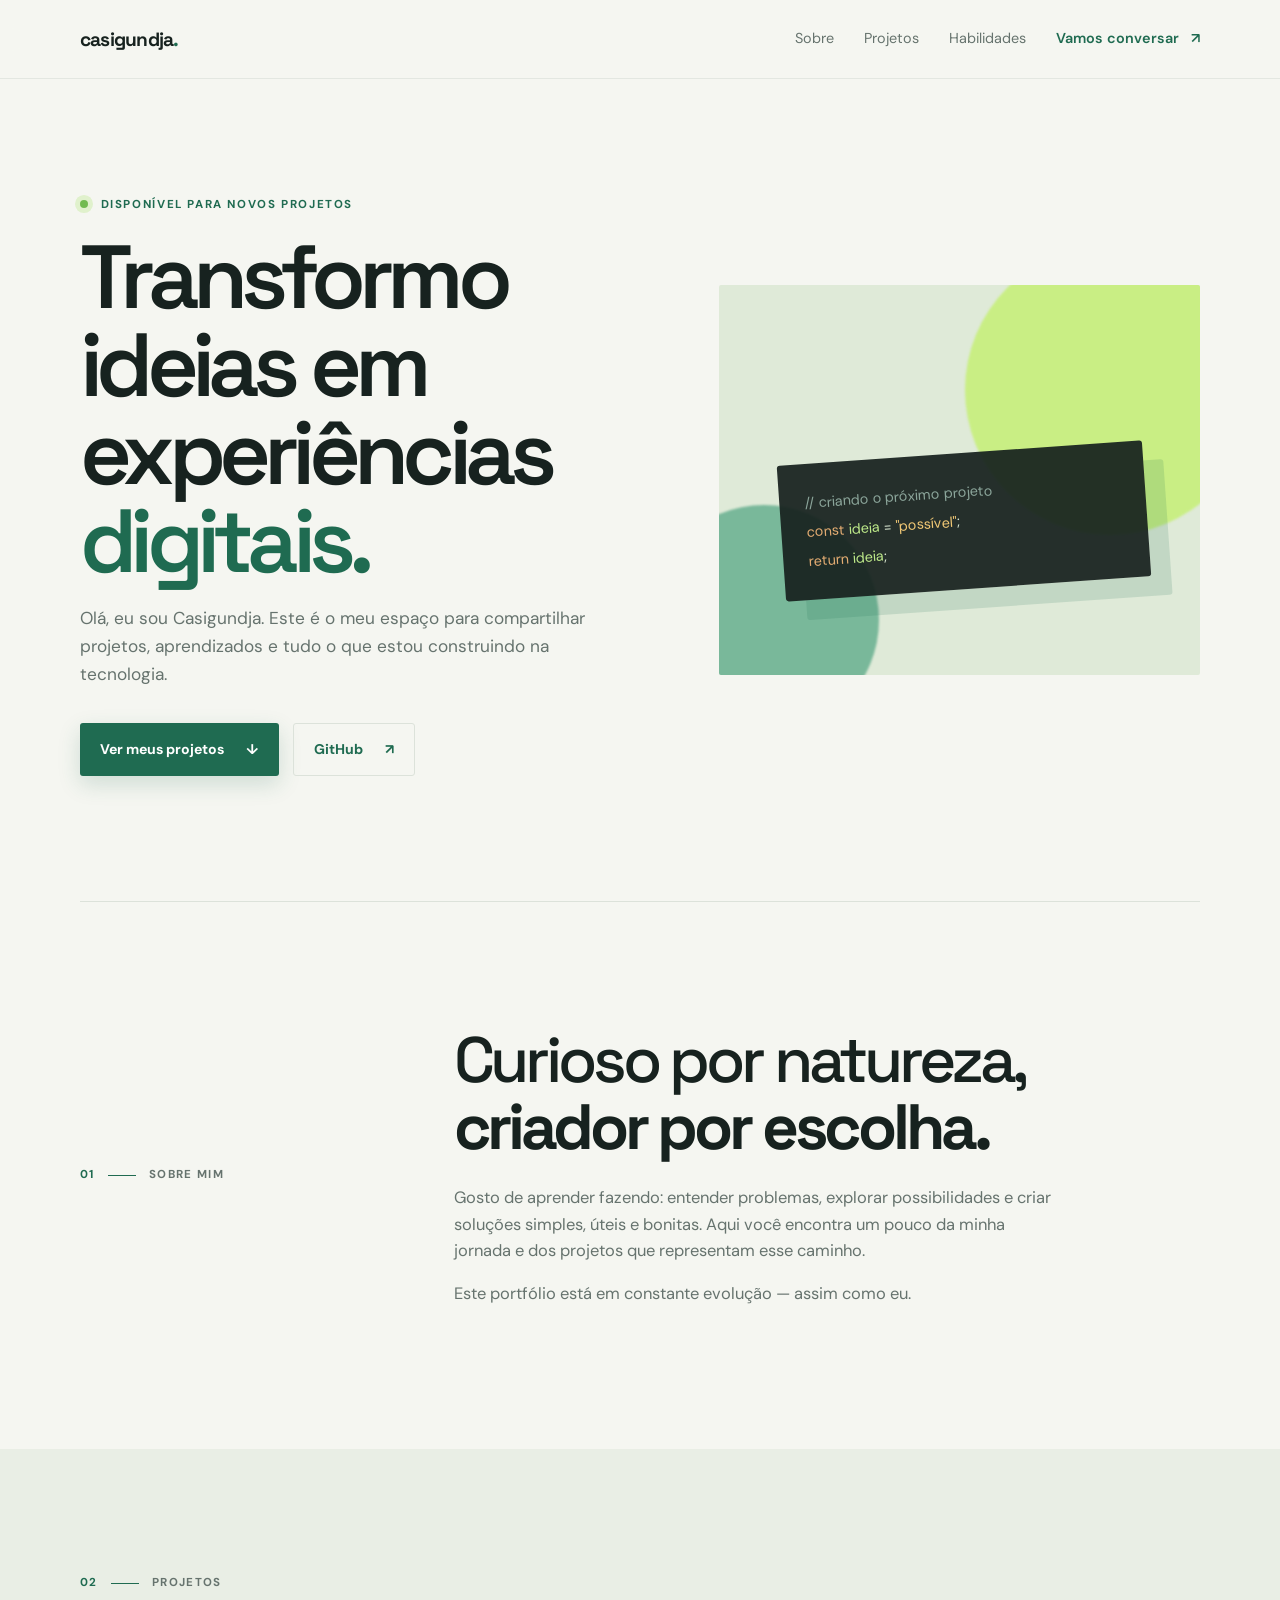
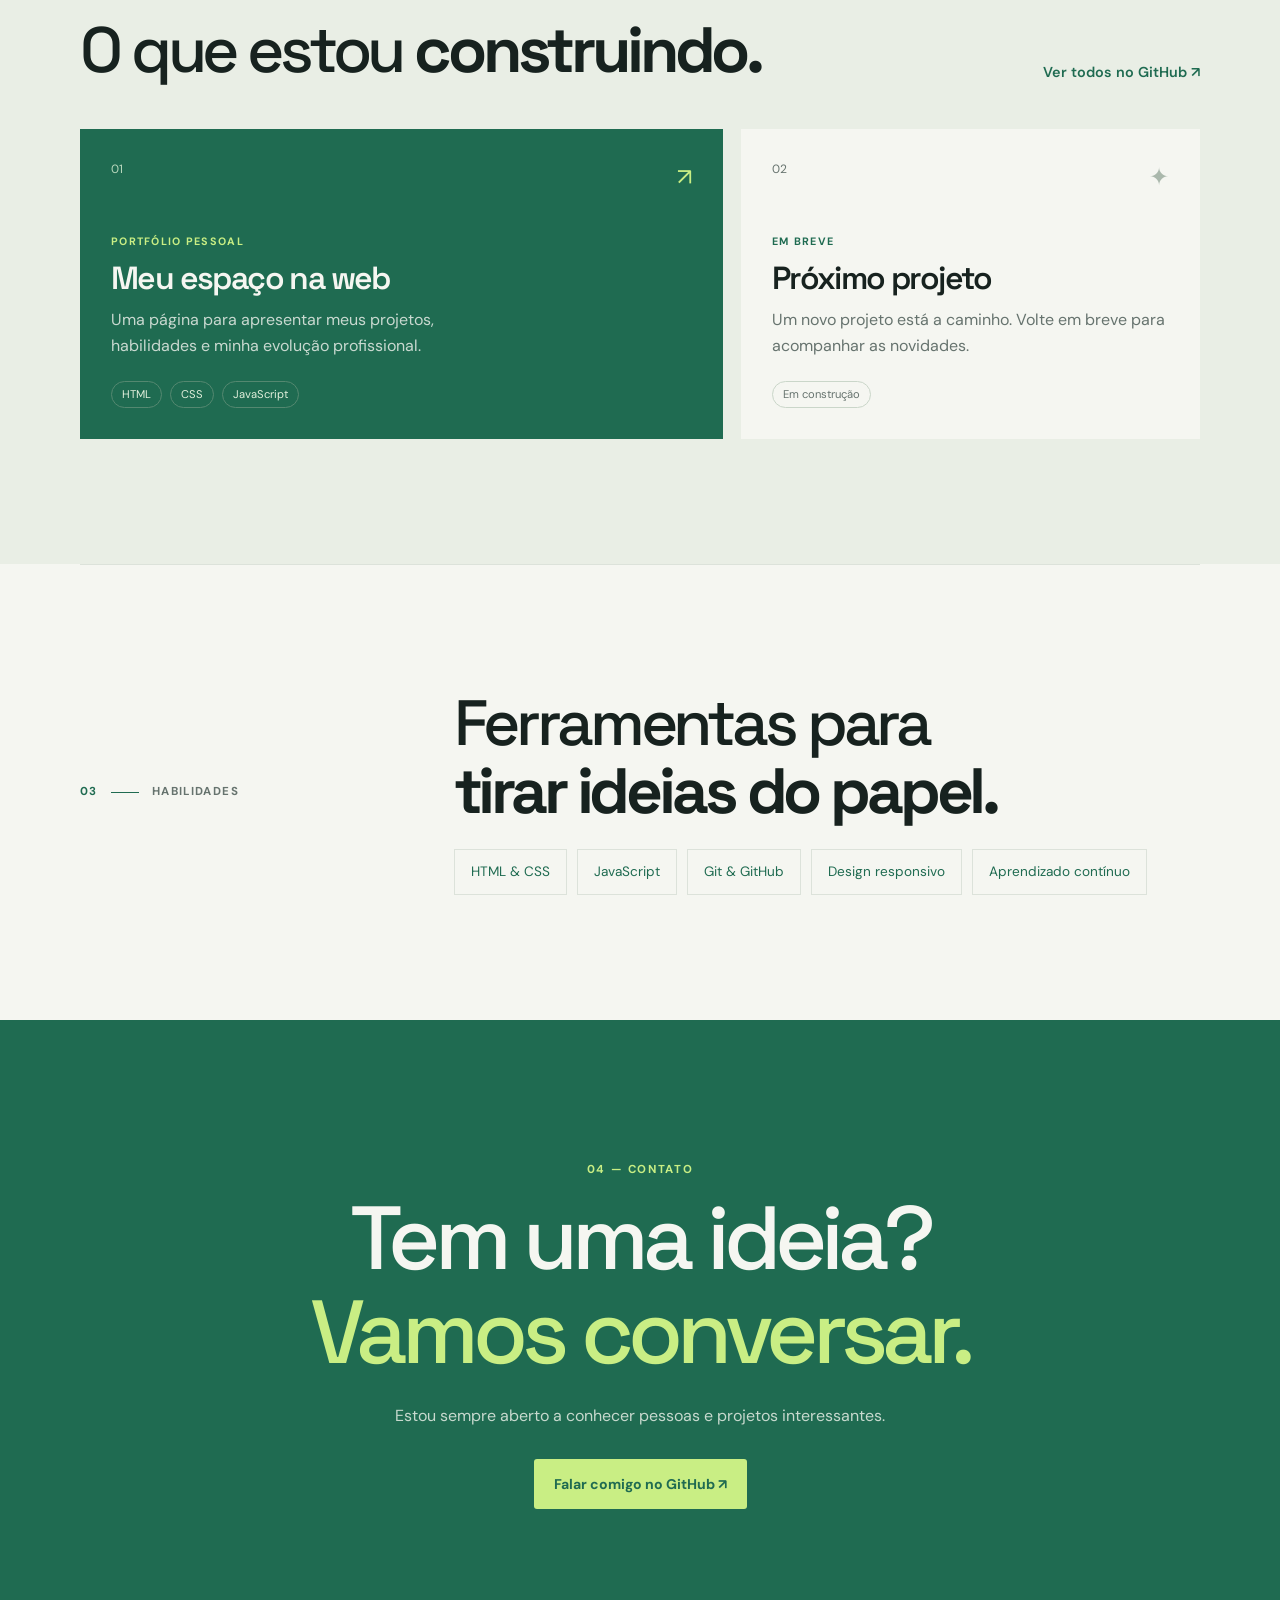
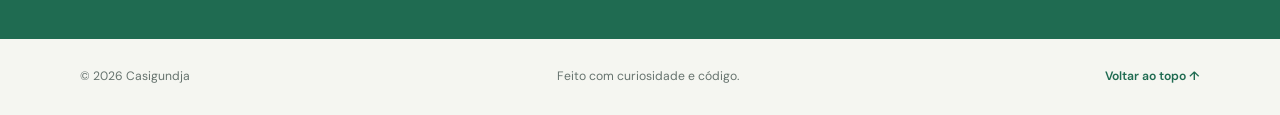
==== index.html @ 7d077111 "Cria o site inicial do portfólio pessoal com layout responsivo e acessível." ====
<!doctype html>
<html lang="pt-BR">
<head>
  <meta charset="utf-8">
  <meta name="viewport" content="width=device-width, initial-scale=1">
  <meta name="description" content="Portfólio de Casigundja — projetos, habilidades e formas de contato.">
  <title>Casigundja | Portfólio</title>
  <link rel="preconnect" href="https://fonts.googleapis.com">
  <link rel="preconnect" href="https://fonts.gstatic.com" crossorigin>
  <link href="https://fonts.googleapis.com/css2?family=DM+Sans:wght@400;500;600;700&family=Space+Grotesk:wght@500;600;700&display=swap" rel="stylesheet">
  <link rel="stylesheet" href="styles.css">
</head>
<body>
  <header class="site-header">
    <nav class="nav container" aria-label="Navegação principal">
      <a class="brand" href="#inicio" aria-label="Início">casigundja<span>.</span></a>
      <button class="menu-toggle" aria-label="Abrir menu" aria-expanded="false">☰</button>
      <div class="nav-links">
        <a href="#sobre">Sobre</a>
        <a href="#projetos">Projetos</a>
        <a href="#habilidades">Habilidades</a>
        <a class="nav-cta" href="#contato">Vamos conversar <span>↗</span></a>
      </div>
    </nav>
  </header>

  <main>
    <section id="inicio" class="hero container">
      <div class="hero-copy">
        <p class="eyebrow"><span class="status-dot"></span> Disponível para novos projetos</p>
        <h1>Transformo ideias em experiências <em>digitais.</em></h1>
        <p class="hero-text">Olá, eu sou Casigundja. Este é o meu espaço para compartilhar projetos, aprendizados e tudo o que estou construindo na tecnologia.</p>
        <div class="hero-actions">
          <a class="button button-primary" href="#projetos">Ver meus projetos <span>↓</span></a>
          <a class="button button-ghost" href="https://github.com/casigundja" target="_blank" rel="noreferrer">GitHub <span>↗</span></a>
        </div>
      </div>
      <div class="hero-art" aria-hidden="true">
        <div class="orb orb-one"></div><div class="orb orb-two"></div>
        <div class="code-card"><span class="code-comment">// criando o próximo projeto</span><br><span class="code-key">const</span> <span class="code-name">ideia</span> = <span class="code-string">"possível"</span>;<br><span class="code-key">return</span> <span class="code-name">ideia</span>;</div>
      </div>
    </section>

    <section id="sobre" class="section container split-section">
      <div class="section-label"><span>01</span><span class="line"></span><span>Sobre mim</span></div>
      <div class="section-content">
        <h2>Curioso por natureza,<br><strong>criador por escolha.</strong></h2>
        <p>Gosto de aprender fazendo: entender problemas, explorar possibilidades e criar soluções simples, úteis e bonitas. Aqui você encontra um pouco da minha jornada e dos projetos que representam esse caminho.</p>
        <p>Este portfólio está em constante evolução — assim como eu.</p>
      </div>
    </section>

    <section id="projetos" class="section projects-section">
      <div class="container">
        <div class="section-label"><span>02</span><span class="line"></span><span>Projetos</span></div>
        <div class="section-heading"><h2>O que estou <strong>construindo.</strong></h2><a href="https://github.com/casigundja?tab=repositories" target="_blank" rel="noreferrer">Ver todos no GitHub ↗</a></div>
        <div class="project-grid">
          <article class="project-card project-featured"><div class="project-number">01</div><div><p class="project-type">Portfólio pessoal</p><h3>Meu espaço na web</h3><p>Uma página para apresentar meus projetos, habilidades e minha evolução profissional.</p><div class="tags"><span>HTML</span><span>CSS</span><span>JavaScript</span></div></div><a class="project-arrow" href="https://github.com/casigundja/casigundja.github.io" target="_blank" rel="noreferrer" aria-label="Ver código do portfólio">↗</a></article>
          <article class="project-card"><div class="project-number">02</div><div><p class="project-type">Em breve</p><h3>Próximo projeto</h3><p>Um novo projeto está a caminho. Volte em breve para acompanhar as novidades.</p><div class="tags"><span>Em construção</span></div></div><span class="project-arrow muted">✦</span></article>
        </div>
      </div>
    </section>

    <section id="habilidades" class="section container split-section skills-section">
      <div class="section-label"><span>03</span><span class="line"></span><span>Habilidades</span></div>
      <div class="section-content"><h2>Ferramentas para<br><strong>tirar ideias do papel.</strong></h2><div class="skill-list"><span>HTML & CSS</span><span>JavaScript</span><span>Git & GitHub</span><span>Design responsivo</span><span>Aprendizado contínuo</span></div></div>
    </section>

    <section id="contato" class="contact-section"><div class="container contact-inner"><p class="eyebrow">04 — Contato</p><h2>Tem uma ideia?<br><em>Vamos conversar.</em></h2><p>Estou sempre aberto a conhecer pessoas e projetos interessantes.</p><a class="button button-primary" href="https://github.com/casigundja" target="_blank" rel="noreferrer">Falar comigo no GitHub ↗</a></div></section>
  </main>

  <footer class="footer container"><span>© <span id="year"></span> Casigundja</span><span>Feito com curiosidade e código.</span><a href="#inicio">Voltar ao topo ↑</a></footer>
  <script src="script.js"></script>
</body>
</html>
---- styles.css ----
:root { --ink:#17221f; --muted:#66736e; --paper:#f5f6f1; --green:#1f6b51; --lime:#c9ee84; --line:#dce2da; }
* { box-sizing:border-box; }
html { scroll-behavior:smooth; }
body { margin:0; color:var(--ink); background:var(--paper); font-family:'DM Sans',sans-serif; line-height:1.6; }
.container { width:min(1120px, calc(100% - 48px)); margin:0 auto; }
a { color:inherit; text-decoration:none; }
.site-header { position:sticky; top:0; z-index:10; background:rgba(245,246,241,.88); backdrop-filter:blur(14px); border-bottom:1px solid rgba(220,226,218,.7); }
.nav { min-height:78px; display:flex; align-items:center; justify-content:space-between; }
.brand { font:700 1.2rem 'Space Grotesk',sans-serif; letter-spacing:-.04em; }.brand span, em { color:var(--green); font-style:normal; }
.nav-links { display:flex; align-items:center; gap:30px; font-size:.9rem; }.nav-links a:not(.nav-cta) { color:var(--muted); }.nav-links a:hover { color:var(--green); }.nav-cta { color:var(--green); font-weight:600; }.nav-cta span { margin-left:8px; }
.menu-toggle { display:none; border:0; background:none; color:var(--ink); font-size:1.4rem; }
.hero { min-height:calc(100vh - 78px); display:grid; grid-template-columns:1.1fr .9fr; align-items:center; gap:50px; padding-top:70px; padding-bottom:90px; }.eyebrow { color:var(--green); text-transform:uppercase; letter-spacing:.14em; font-size:.72rem; font-weight:700; }.status-dot { display:inline-block; width:8px; height:8px; background:#72bb50; border-radius:50%; margin-right:8px; box-shadow:0 0 0 5px #e0f1cc; }.hero h1 { max-width:700px; margin:20px 0; font:600 clamp(3.2rem,7vw,6.4rem)/.98 'Space Grotesk',sans-serif; letter-spacing:-.075em; }.hero-text { max-width:520px; color:var(--muted); font-size:1.08rem; }.hero-actions { display:flex; gap:14px; margin-top:35px; }.button { display:inline-flex; align-items:center; gap:22px; padding:14px 20px; border-radius:3px; font-size:.88rem; font-weight:700; transition:transform .2s, box-shadow .2s; }.button:hover { transform:translateY(-3px); }.button-primary { color:#fff; background:var(--green); box-shadow:0 8px 22px rgba(31,107,81,.18); }.button-ghost { border:1px solid var(--line); color:var(--green); }.hero-art { min-height:390px; position:relative; background:#dfead8; overflow:hidden; border-radius:2px; }.orb { position:absolute; border-radius:50%; filter:blur(1px); }.orb-one { width:290px; height:290px; background:var(--lime); right:-55px; top:-40px; }.orb-two { width:230px; height:230px; background:#79b89a; left:-70px; bottom:-60px; }.code-card { position:absolute; left:13%; bottom:22%; width:76%; padding:25px; background:rgba(23,34,31,.93); color:#dbe9d3; border-radius:3px; font: .9rem/2 'DM Sans',sans-serif; box-shadow:20px 20px 0 rgba(31,107,81,.15); transform:rotate(-4deg); }.code-comment { color:#8ba59a; }.code-key { color:#e3ac72; }.code-name { color:#bde989; }.code-string { color:#f1c875; }
.section { padding-top:125px; padding-bottom:125px; }.split-section { display:grid; grid-template-columns:28% 1fr; gap:60px; border-top:1px solid var(--line); }.section-label { display:flex; align-items:center; gap:13px; color:var(--muted); font-size:.72rem; text-transform:uppercase; letter-spacing:.12em; font-weight:700; }.section-label .line { height:1px; width:28px; background:var(--green); }.section-label span:first-child { color:var(--green); }.section-content { max-width:700px; }.section h2, .contact-section h2 { margin:0 0 24px; font:500 clamp(2.3rem,5vw,4.5rem)/1.05 'Space Grotesk',sans-serif; letter-spacing:-.065em; }.section-content p { max-width:600px; color:var(--muted); font-size:1.03rem; }.projects-section { background:#e9eee5; }.section-heading { display:flex; justify-content:space-between; align-items:end; margin:25px 0 45px; }.section-heading h2 { margin:0; }.section-heading a { color:var(--green); font-weight:600; font-size:.9rem; }.project-grid { display:grid; grid-template-columns:1.4fr 1fr; gap:18px; }.project-card { min-height:310px; padding:30px; background:var(--paper); display:flex; flex-direction:column; justify-content:space-between; position:relative; border:1px solid transparent; transition:border .2s, transform .2s; }.project-card:hover { border-color:#a9c7ac; transform:translateY(-4px); }.project-featured { background:var(--green); color:#f5f6f1; }.project-number { font-size:.75rem; color:var(--muted); }.project-featured .project-number { color:#b9d8bd; }.project-type { margin:0 0 8px; text-transform:uppercase; letter-spacing:.12em; font-size:.67rem; font-weight:700; color:var(--green); }.project-featured .project-type { color:var(--lime); }.project-card h3 { margin:0 0 9px; font:600 2rem 'Space Grotesk',sans-serif; letter-spacing:-.05em; }.project-card p:not(.project-type) { max-width:400px; color:var(--muted); margin:0; }.project-featured p:not(.project-type) { color:#c9d9d0; }.tags { display:flex; flex-wrap:wrap; gap:8px; margin-top:22px; }.tags span { border:1px solid #cad6c9; border-radius:30px; padding:4px 10px; font-size:.7rem; color:var(--muted); }.project-featured .tags span { border-color:#548870; color:#e2f0dc; }.project-arrow { position:absolute; top:28px; right:30px; color:var(--green); font-size:1.5rem; }.project-featured .project-arrow { color:var(--lime); }.muted { color:#aab8ac; }
.skill-list { display:flex; flex-wrap:wrap; gap:10px; }.skill-list span { padding:11px 16px; border:1px solid var(--line); color:var(--green); font-size:.85rem; }
.contact-section { padding:130px 0; background:var(--green); color:#f5f6f1; }.contact-inner { text-align:center; }.contact-section .eyebrow { color:var(--lime); }.contact-section h2 { font-size:clamp(3rem,7vw,6.5rem); }.contact-section h2 em { color:var(--lime); }.contact-section p:not(.eyebrow) { color:#c7d9ce; margin:0 auto 30px; }.contact-section .button-primary { color:var(--green); background:var(--lime); box-shadow:none; }
.footer { display:flex; justify-content:space-between; gap:20px; padding:28px 0; color:var(--muted); font-size:.76rem; }.footer a { color:var(--green); font-weight:600; }
@media (max-width:760px) { .container { width:min(100% - 34px,1120px); }.nav { min-height:68px; }.menu-toggle { display:block; }.nav-links { display:none; position:absolute; top:68px; left:0; right:0; padding:22px; background:var(--paper); border-bottom:1px solid var(--line); flex-direction:column; align-items:flex-start; gap:18px; }.nav-links.open { display:flex; }.hero { min-height:auto; grid-template-columns:1fr; padding-top:70px; }.hero h1 { font-size:clamp(3.2rem,16vw,5rem); }.hero-art { min-height:270px; }.code-card { font-size:.75rem; }.section { padding-top:85px; padding-bottom:85px; }.split-section { grid-template-columns:1fr; gap:30px; }.section-heading { display:block; }.section-heading a { display:inline-block; margin-top:10px; }.project-grid { grid-template-columns:1fr; }.project-card { min-height:280px; }.contact-section { padding:90px 0; }.footer { flex-direction:column; gap:8px; } }
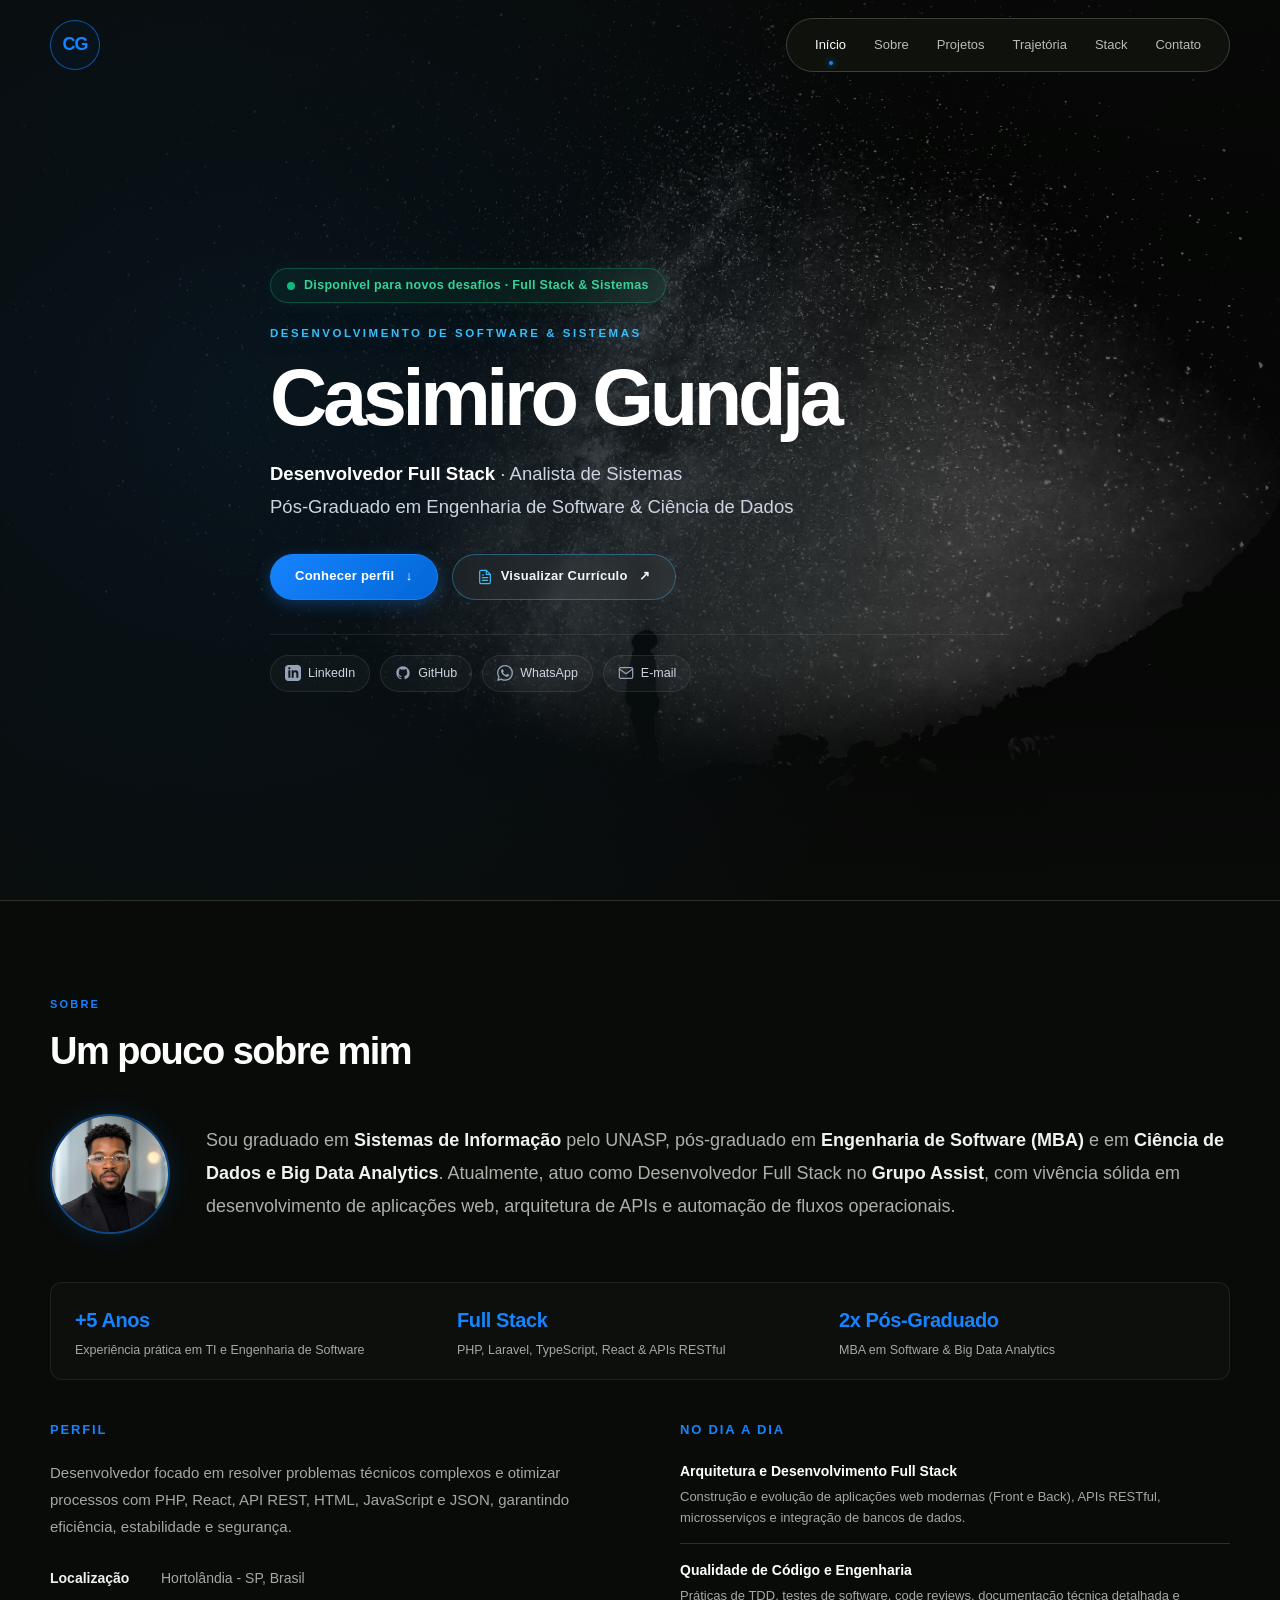
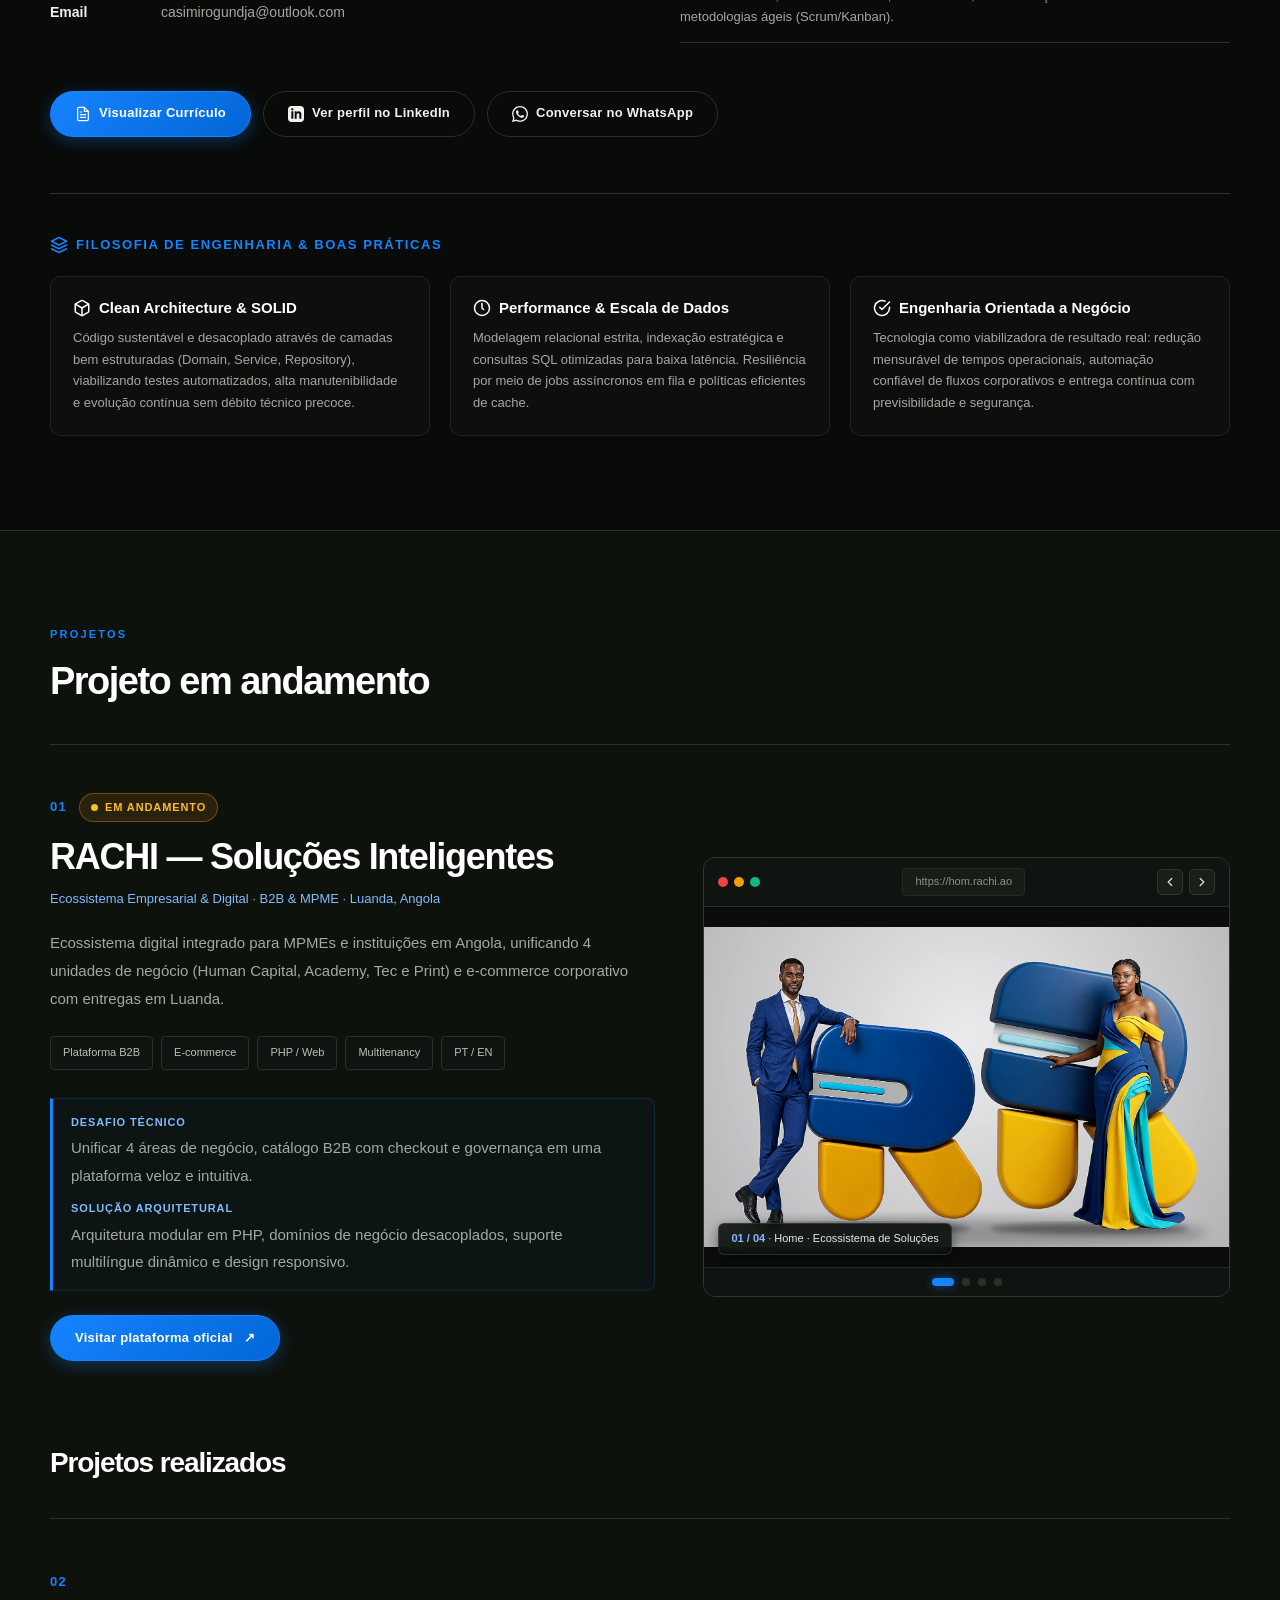
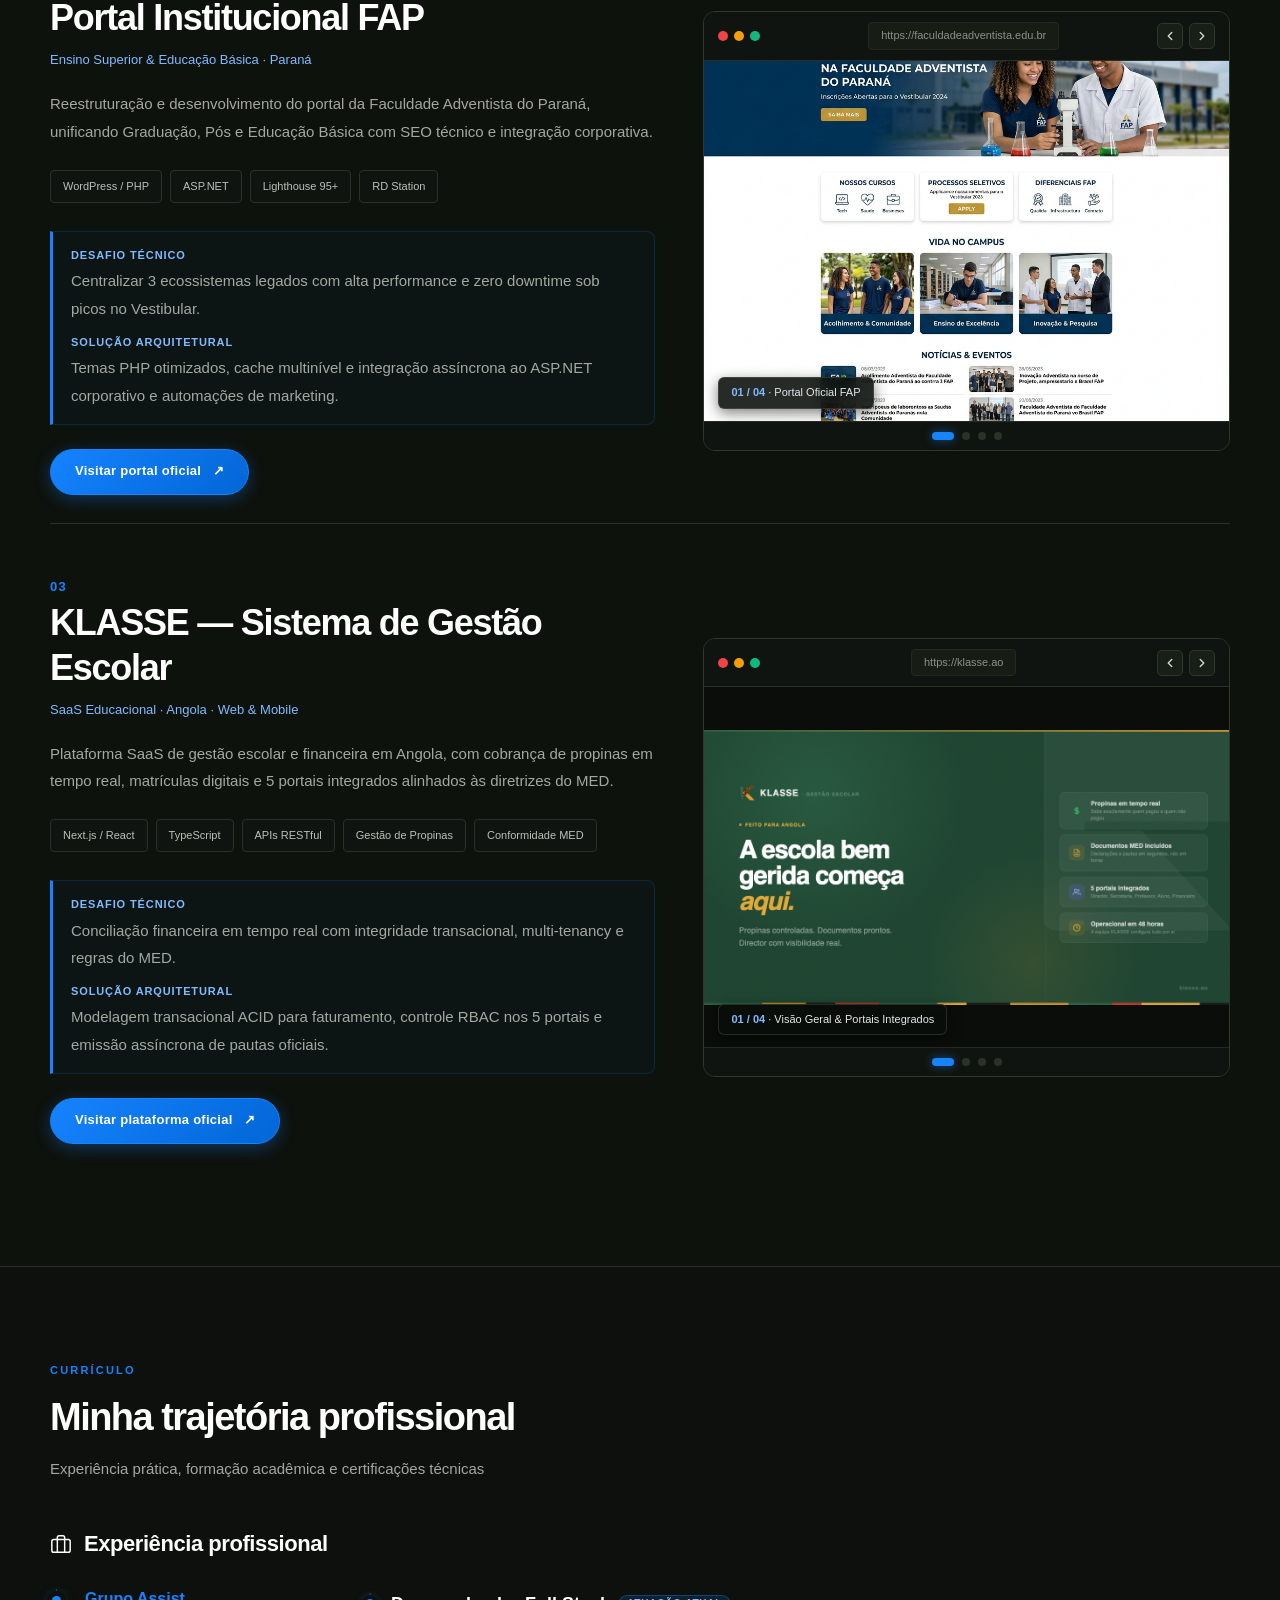
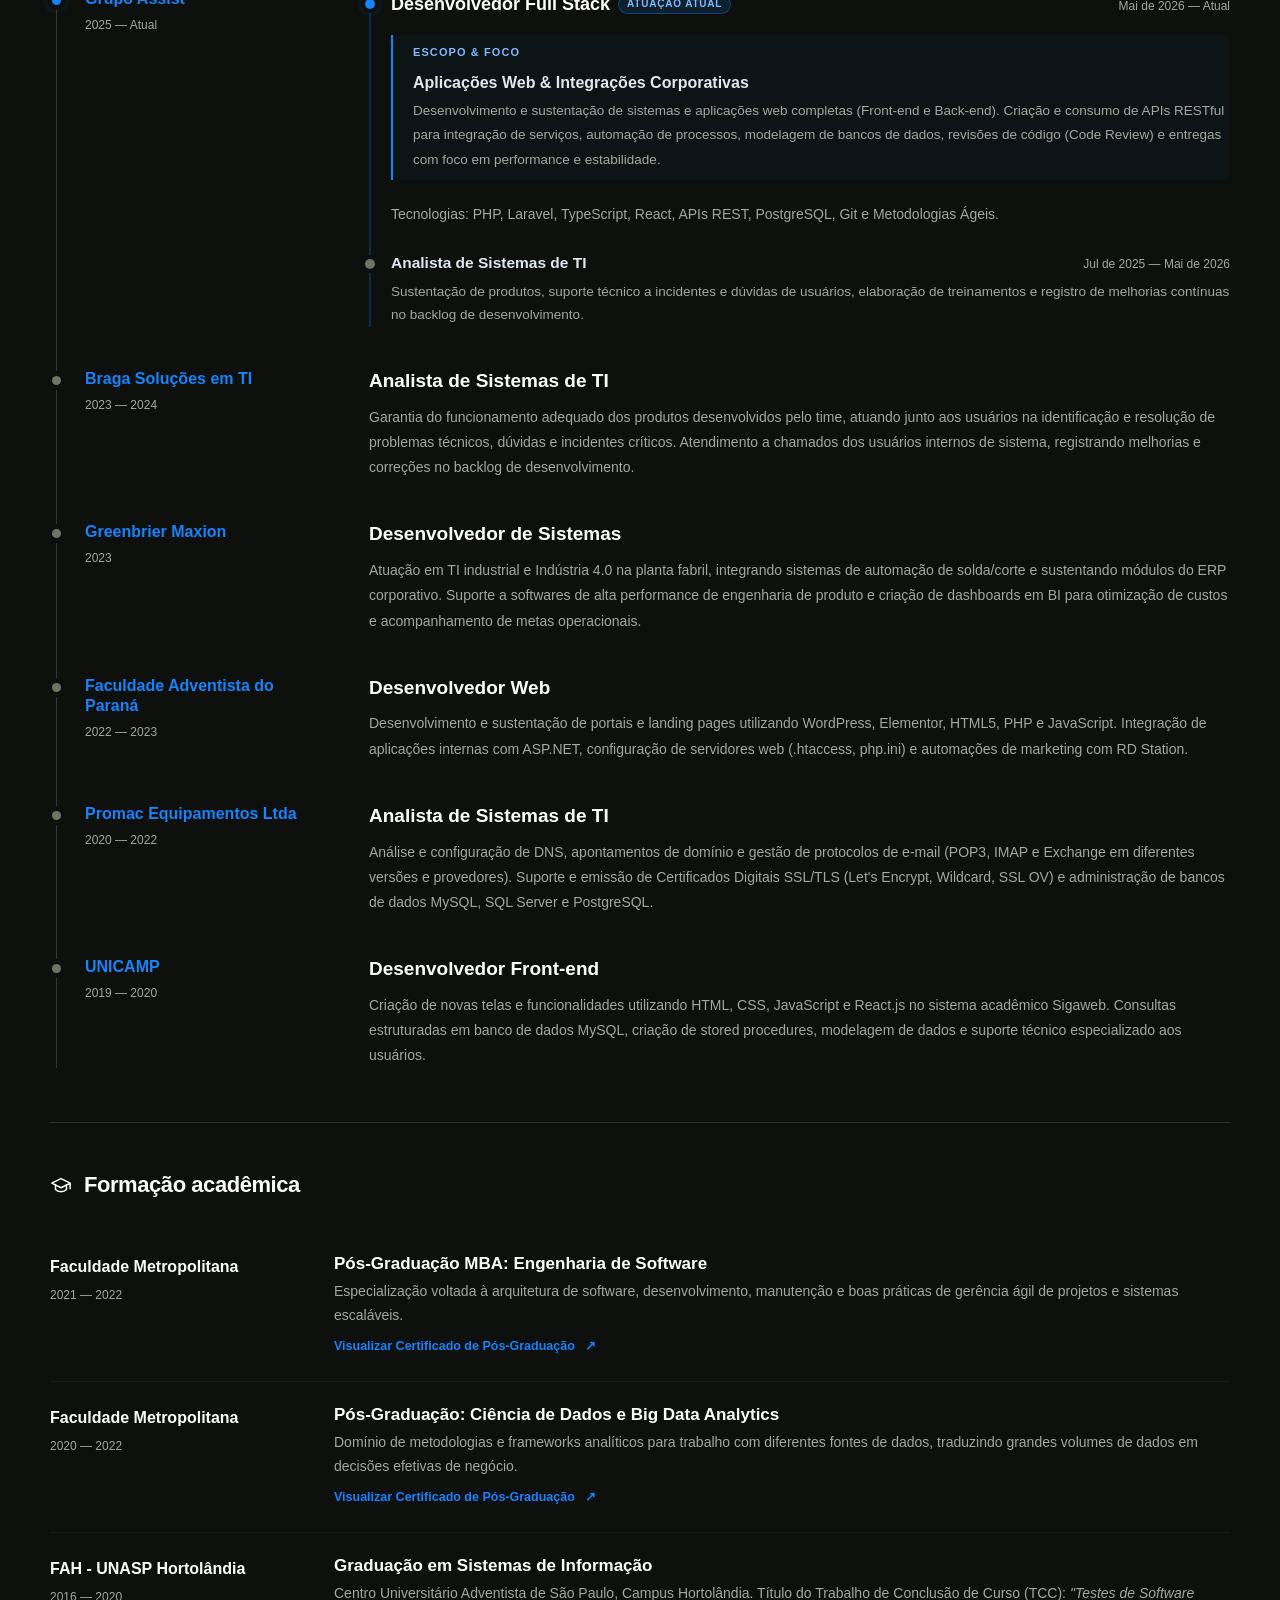
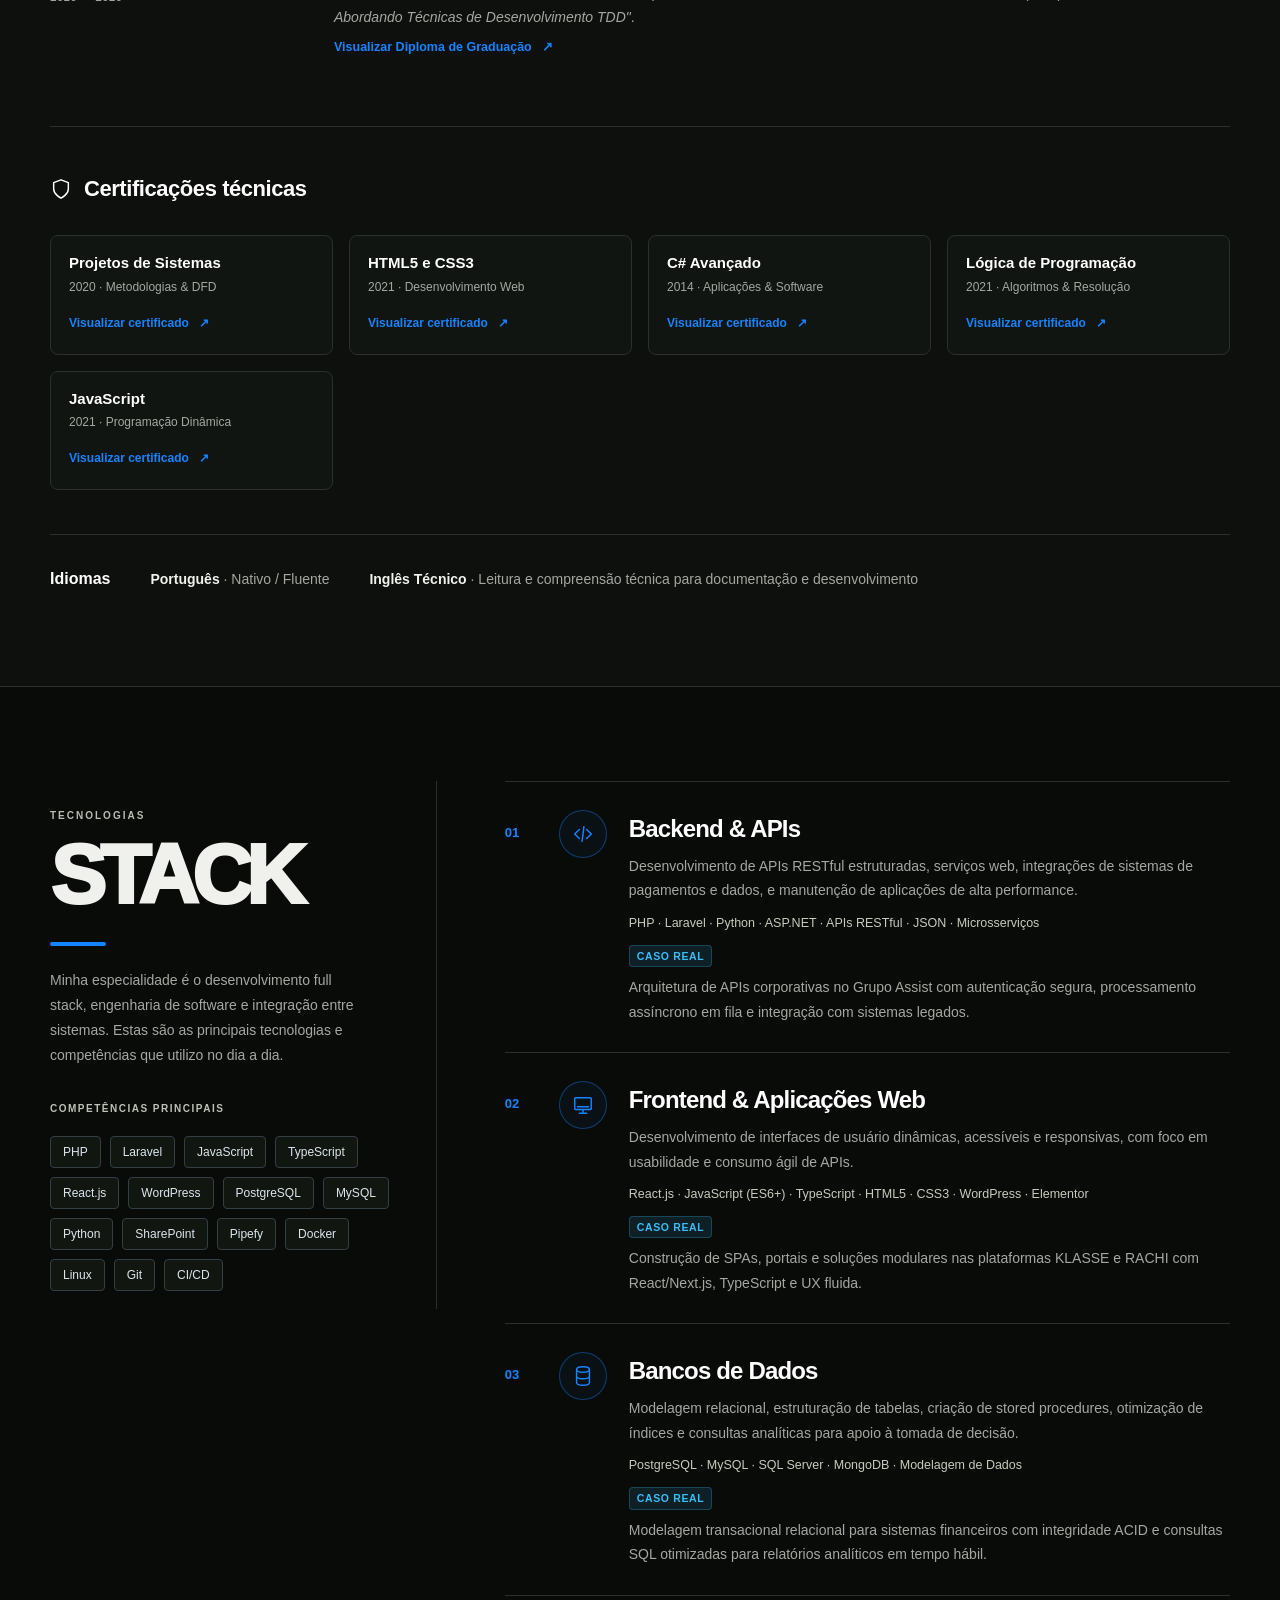
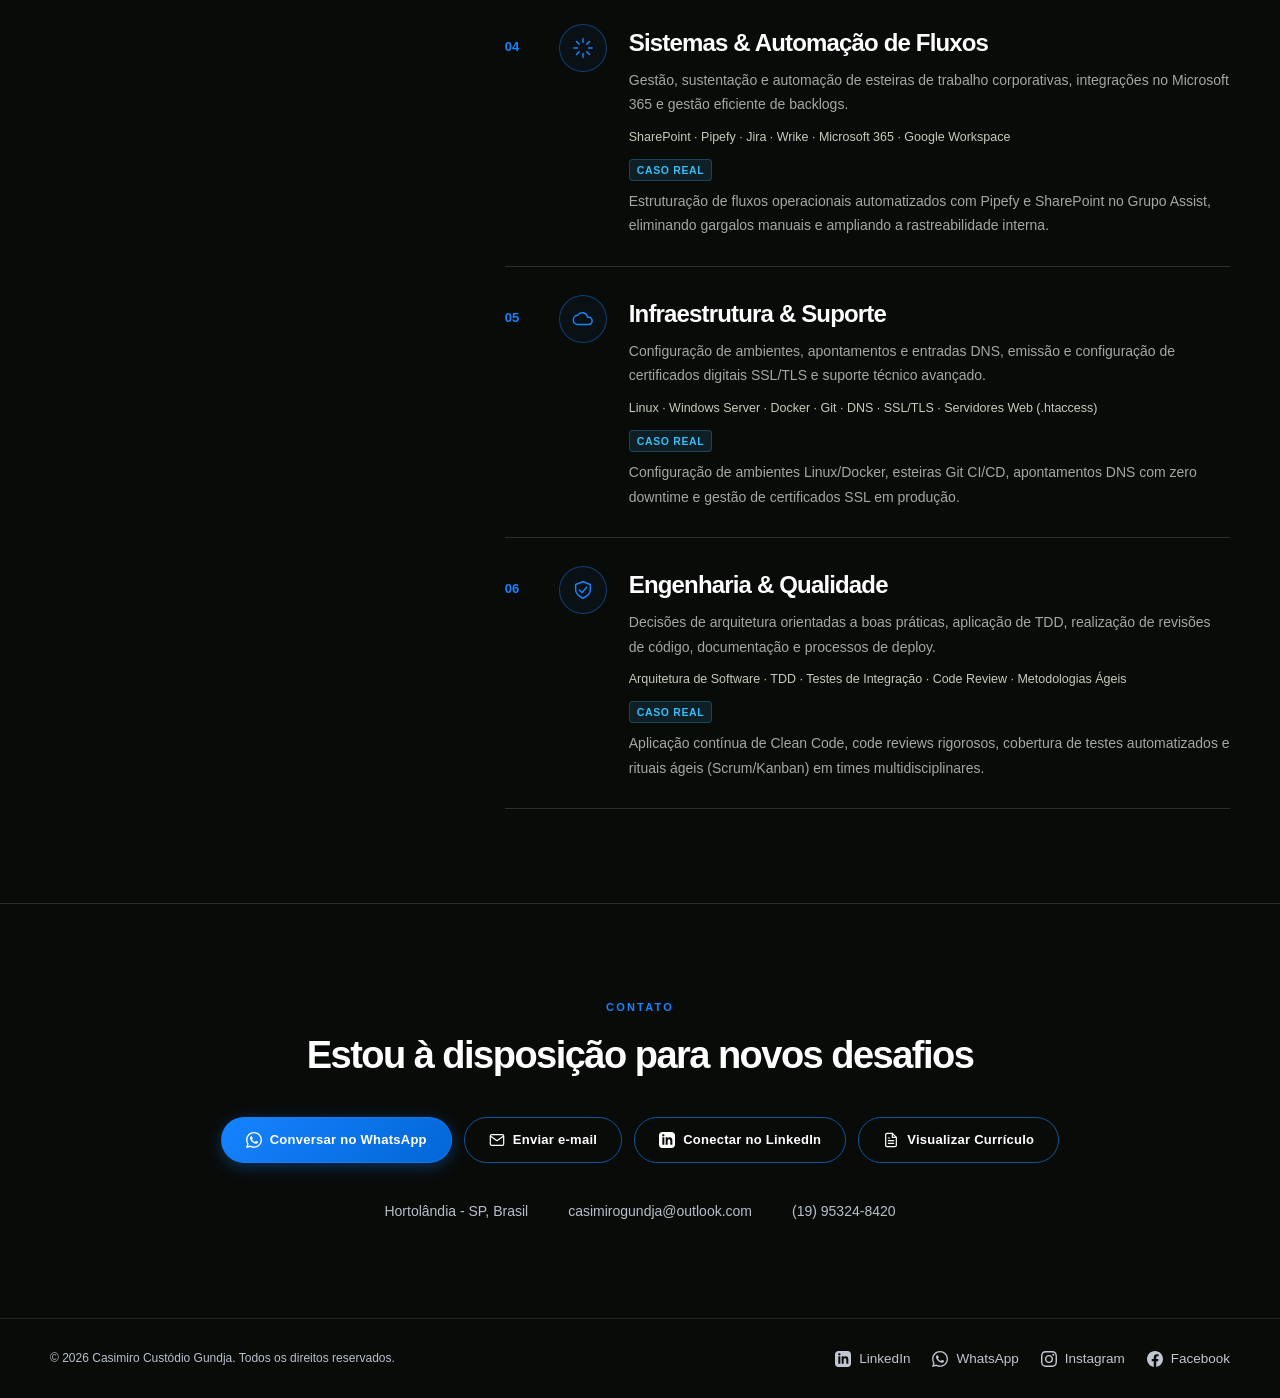
==== commit 8338d6e2: "Add files via upload" ====
--- a/index.html
+++ b/index.html
@@ -1,75 +1,1183 @@
 <!doctype html>
 <html lang="pt-BR">
+
 <head>
-  <meta charset="utf-8">
-  <meta name="viewport" content="width=device-width, initial-scale=1">
-  <meta name="description" content="Portfólio de Casigundja — projetos, habilidades e formas de contato.">
-  <title>Casigundja | Portfólio</title>
-  <link rel="preconnect" href="https://fonts.googleapis.com">
-  <link rel="preconnect" href="https://fonts.gstatic.com" crossorigin>
-  <link href="https://fonts.googleapis.com/css2?family=DM+Sans:wght@400;500;600;700&family=Space+Grotesk:wght@500;600;700&display=swap" rel="stylesheet">
-  <link rel="stylesheet" href="styles.css">
+	<meta charset="utf-8">
+	<meta name="viewport" content="width=device-width, initial-scale=1">
+	<meta name="theme-color" content="#090b09">
+	<meta name="description"
+		content="Casimiro Custódio Gundja — Desenvolvedor Full Stack & Analista de Sistemas em São Paulo. Especialista em backend, APIs RESTful, integrações e modelagem de fluxos corporativos.">
+	<meta name="author" content="Casimiro Custódio Gundja">
+
+	<title>Casimiro Gundja — Desenvolvedor Full Stack & Analista de Sistemas</title>
+
+	<!-- Open Graph -->
+	<meta property="og:title" content="Casimiro Gundja — Desenvolvedor Full Stack & Analista de Sistemas">
+	<meta property="og:description"
+		content="Portfólio profissional de Casimiro Gundja. Experiência em desenvolvimento full stack, engenharia de software e análise de sistemas.">
+	<meta property="og:image" content="1780100919820.jpg">
+	<meta property="og:type" content="website">
+
+	<!-- Estilo Principal -->
+	<link rel="stylesheet" href="style.css">
 </head>
-<body>
-  <header class="site-header">
-    <nav class="nav container" aria-label="Navegação principal">
-      <a class="brand" href="#inicio" aria-label="Início">casigundja<span>.</span></a>
-      <button class="menu-toggle" aria-label="Abrir menu" aria-expanded="false">☰</button>
-      <div class="nav-links">
-        <a href="#sobre">Sobre</a>
-        <a href="#projetos">Projetos</a>
-        <a href="#habilidades">Habilidades</a>
-        <a class="nav-cta" href="#contato">Vamos conversar <span>↗</span></a>
-      </div>
-    </nav>
-  </header>
-
-  <main>
-    <section id="inicio" class="hero container">
-      <div class="hero-copy">
-        <p class="eyebrow"><span class="status-dot"></span> Disponível para novos projetos</p>
-        <h1>Transformo ideias em experiências <em>digitais.</em></h1>
-        <p class="hero-text">Olá, eu sou Casigundja. Este é o meu espaço para compartilhar projetos, aprendizados e tudo o que estou construindo na tecnologia.</p>
-        <div class="hero-actions">
-          <a class="button button-primary" href="#projetos">Ver meus projetos <span>↓</span></a>
-          <a class="button button-ghost" href="https://github.com/casigundja" target="_blank" rel="noreferrer">GitHub <span>↗</span></a>
-        </div>
-      </div>
-      <div class="hero-art" aria-hidden="true">
-        <div class="orb orb-one"></div><div class="orb orb-two"></div>
-        <div class="code-card"><span class="code-comment">// criando o próximo projeto</span><br><span class="code-key">const</span> <span class="code-name">ideia</span> = <span class="code-string">"possível"</span>;<br><span class="code-key">return</span> <span class="code-name">ideia</span>;</div>
-      </div>
-    </section>
-
-    <section id="sobre" class="section container split-section">
-      <div class="section-label"><span>01</span><span class="line"></span><span>Sobre mim</span></div>
-      <div class="section-content">
-        <h2>Curioso por natureza,<br><strong>criador por escolha.</strong></h2>
-        <p>Gosto de aprender fazendo: entender problemas, explorar possibilidades e criar soluções simples, úteis e bonitas. Aqui você encontra um pouco da minha jornada e dos projetos que representam esse caminho.</p>
-        <p>Este portfólio está em constante evolução — assim como eu.</p>
-      </div>
-    </section>
-
-    <section id="projetos" class="section projects-section">
-      <div class="container">
-        <div class="section-label"><span>02</span><span class="line"></span><span>Projetos</span></div>
-        <div class="section-heading"><h2>O que estou <strong>construindo.</strong></h2><a href="https://github.com/casigundja?tab=repositories" target="_blank" rel="noreferrer">Ver todos no GitHub ↗</a></div>
-        <div class="project-grid">
-          <article class="project-card project-featured"><div class="project-number">01</div><div><p class="project-type">Portfólio pessoal</p><h3>Meu espaço na web</h3><p>Uma página para apresentar meus projetos, habilidades e minha evolução profissional.</p><div class="tags"><span>HTML</span><span>CSS</span><span>JavaScript</span></div></div><a class="project-arrow" href="https://github.com/casigundja/casigundja.github.io" target="_blank" rel="noreferrer" aria-label="Ver código do portfólio">↗</a></article>
-          <article class="project-card"><div class="project-number">02</div><div><p class="project-type">Em breve</p><h3>Próximo projeto</h3><p>Um novo projeto está a caminho. Volte em breve para acompanhar as novidades.</p><div class="tags"><span>Em construção</span></div></div><span class="project-arrow muted">✦</span></article>
-        </div>
-      </div>
-    </section>
-
-    <section id="habilidades" class="section container split-section skills-section">
-      <div class="section-label"><span>03</span><span class="line"></span><span>Habilidades</span></div>
-      <div class="section-content"><h2>Ferramentas para<br><strong>tirar ideias do papel.</strong></h2><div class="skill-list"><span>HTML & CSS</span><span>JavaScript</span><span>Git & GitHub</span><span>Design responsivo</span><span>Aprendizado contínuo</span></div></div>
-    </section>
-
-    <section id="contato" class="contact-section"><div class="container contact-inner"><p class="eyebrow">04 — Contato</p><h2>Tem uma ideia?<br><em>Vamos conversar.</em></h2><p>Estou sempre aberto a conhecer pessoas e projetos interessantes.</p><a class="button button-primary" href="https://github.com/casigundja" target="_blank" rel="noreferrer">Falar comigo no GitHub ↗</a></div></section>
-  </main>
-
-  <footer class="footer container"><span>© <span id="year"></span> Casigundja</span><span>Feito com curiosidade e código.</span><a href="#inicio">Voltar ao topo ↑</a></footer>
-  <script src="script.js"></script>
+
+<body id="top">
+
+	<!-- Link de acessibilidade -->
+	<a class="skip" href="#conteudo">Pular para o conteúdo</a>
+
+	<!-- Header -->
+	<header>
+		<div class="wrap header-inner">
+			<a class="logo" href="#inicio" aria-label="Casimiro Gundja — Início">CG</a>
+
+			<div class="veil" aria-hidden="true"></div>
+
+			<nav id="menu" aria-label="Menu principal">
+				<a href="#inicio" aria-current="page">Início</a>
+				<a href="#sobre">Sobre</a>
+				<a href="#projetos">Projetos</a>
+				<a href="#curriculo">Trajetória</a>
+				<a href="#stack">Stack</a>
+				<a href="#contato">Contato</a>
+			</nav>
+
+			<button class="menu-toggle" type="button" aria-label="Abrir menu" aria-controls="menu"
+				aria-expanded="false">
+				<span></span>
+				<span></span>
+			</button>
+		</div>
+	</header>
+
+	<main id="conteudo">
+
+		<!-- Hero / Abertura -->
+		<section id="inicio" class="hero" aria-labelledby="hero-title">
+			<div class="hero-photo" style="--cover:url('intro-bg.jpg')" aria-hidden="true"></div>
+			<div class="wrap hero-inner">
+				<div class="availability-pill">
+					<span class="pill-dot"></span>
+					<span>Disponível para novos desafios · Full Stack &amp; Sistemas</span>
+				</div>
+				<p class="eyebrow">Desenvolvimento de Software &amp; Sistemas</p>
+				<h1 id="hero-title">Casimiro Gundja</h1>
+				<p class="hero-role">
+					<strong>Desenvolvedor Full Stack</strong> · Analista de Sistemas<br>
+					Pós-Graduado em Engenharia de Software &amp; Ciência de Dados
+				</p>
+
+				<div class="hero-cta">
+					<a class="btn primary" href="#sobre">Conhecer perfil &nbsp; ↓</a>
+					<a class="btn outline-blue" href="casimiro_custodio.pdf" target="_blank" rel="noopener noreferrer">
+						<svg width="16" height="16" viewBox="0 0 24 24" fill="none" stroke="currentColor"
+							stroke-width="1.8" stroke-linecap="round" stroke-linejoin="round" aria-hidden="true">
+							<path d="M14 2H6a2 2 0 0 0-2 2v16a2 2 0 0 0 2 2h12a2 2 0 0 0 2-2V8z" />
+							<polyline points="14 2 14 8 20 8" />
+							<line x1="16" y1="13" x2="8" y2="13" />
+							<line x1="16" y1="17" x2="8" y2="17" />
+							<polyline points="10 9 9 9 8 9" />
+						</svg>
+						Visualizar Currículo &nbsp; ↗
+					</a>
+				</div>
+
+				<div class="social-links">
+					<a href="https://www.linkedin.com/in/casimiro-cust%C3%B3dio-101770106/" target="_blank"
+						rel="noopener noreferrer">
+						<svg width="16" height="16" viewBox="0 0 24 24" fill="currentColor" aria-hidden="true">
+							<path
+								d="M19 0h-14c-2.761 0-5 2.239-5 5v14c0 2.761 2.239 5 5 5h14c2.762 0 5-2.239 5-5v-14c0-2.761-2.238-5-5-5zm-11 19h-3v-11h3v11zm-1.5-12.268c-.966 0-1.75-.79-1.75-1.764s.784-1.764 1.75-1.764 1.75.79 1.75 1.764-.783 1.764-1.75 1.764zm13.5 12.268h-3v-5.604c0-3.368-4-3.113-4 0v5.604h-3v-11h3v1.765c1.396-2.586 7-2.777 7 2.476v6.759z" />
+						</svg>
+						LinkedIn
+					</a>
+					<a href="https://github.com/casigundja" target="_blank" rel="noopener noreferrer">
+						<svg width="16" height="16" viewBox="0 0 24 24" fill="currentColor" aria-hidden="true">
+							<path fill-rule="evenodd" clip-rule="evenodd"
+								d="M12 2C6.477 2 2 6.484 2 12.017c0 4.425 2.865 8.18 6.839 9.504.5.092.682-.217.682-.483 0-.237-.008-.868-.013-1.703-2.782.605-3.369-1.343-3.369-1.343-.454-1.158-1.11-1.466-1.11-1.466-.908-.62.069-.608.069-.608 1.003.07 1.53 1.032 1.53 1.032.892 1.53 2.341 1.088 2.91.832.092-.647.35-1.088.636-1.338-2.22-.253-4.555-1.113-4.555-4.951 0-1.093.39-1.988 1.029-2.688-.103-.253-.446-1.272.098-2.65 0 0 .84-.27 2.75 1.026A9.564 9.564 0 0112 6.844c.85.004 1.705.115 2.504.337 1.909-1.296 2.747-1.027 2.747-1.027.546 1.379.202 2.398.1 2.651.64.7 1.028 1.595 1.028 2.688 0 3.848-2.339 4.695-4.566 4.943.359.309.678.92.678 1.855 0 1.338-.012 2.419-.012 2.747 0 .268.18.58.688.482A10.019 10.019 0 0022 12.017C22 6.484 17.522 2 12 2z" />
+						</svg>
+						GitHub
+					</a>
+					<a href="https://wa.me/5519953248420" target="_blank" rel="noopener noreferrer">
+						<svg width="16" height="16" viewBox="0 0 24 24" fill="currentColor" aria-hidden="true">
+							<path
+								d="M.057 24l1.687-6.163c-1.041-1.804-1.588-3.849-1.587-5.946.003-6.556 5.338-11.891 11.893-11.891 3.181.001 6.167 1.24 8.413 3.488 2.245 2.248 3.481 5.236 3.48 8.414-.003 6.557-5.338 11.892-11.893 11.892-1.99-.001-3.951-.5-5.688-1.448l-6.305 1.654zm6.597-3.807c1.676.995 3.276 1.591 5.392 1.592 5.448 0 9.886-4.434 9.889-9.885.002-5.462-4.415-9.89-9.881-9.892-5.452 0-9.887 4.434-9.889 9.884-.001 2.225.651 3.891 1.746 5.634l-.999 3.648 3.742-.981zm11.387-5.464c-.074-.124-.272-.198-.57-.347-.297-.149-1.758-.868-2.031-.967-.272-.099-.47-.149-.669.149-.198.297-.768.967-.941 1.165-.173.198-.347.223-.644.074-.297-.149-1.255-.462-2.39-1.475-.883-.788-1.48-1.761-1.653-2.059-.173-.297-.018-.458.13-.606.134-.133.297-.347.446-.521.151-.172.2-.296.3-.495.099-.198.05-.372-.025-.521-.075-.148-.669-1.611-.916-2.206-.242-.579-.487-.501-.669-.51l-.57-.01c-.198 0-.52.074-.792.372s-1.04 1.016-1.04 2.479 1.065 2.876 1.213 3.074c.149.198 2.095 3.2 5.076 4.487.709.306 1.263.489 1.694.626.712.226 1.36.194 1.872.118.571-.085 1.758-.719 2.006-1.413.248-.695.248-1.29.173-1.414z" />
+						</svg>
+						WhatsApp
+					</a>
+					<a href="mailto:casimirogundja@outlook.com">
+						<svg width="16" height="16" viewBox="0 0 24 24" fill="none" stroke="currentColor"
+							stroke-width="1.8" stroke-linecap="round" stroke-linejoin="round" aria-hidden="true">
+							<path d="M4 4h16c1.1 0 2 .9 2 2v12c0 1.1-.9 2-2 2H4c-1.1 0-2-.9-2-2V6c0-1.1.9-2 2-2z" />
+							<polyline points="22,6 12,13 2,6" />
+						</svg>
+						E-mail
+					</a>
+				</div>
+			</div>
+		</section>
+
+		<!-- Sobre -->
+		<section id="sobre" class="section reveal" aria-labelledby="about-title">
+			<div class="wrap">
+				<div class="about-heading">
+					<p class="eyebrow">Sobre</p>
+					<h2 class="section-title" id="about-title">Um pouco sobre mim</h2>
+				</div>
+
+				<div class="about-intro">
+					<img class="portrait" src="1780100919820.jpg" alt="Casimiro Custódio Gundja" width="120"
+						height="120">
+					<p>
+						Sou graduado em <strong>Sistemas de Informação</strong> pelo UNASP, pós-graduado em
+						<strong>Engenharia de Software (MBA)</strong> e em <strong>Ciência de Dados e Big Data
+							Analytics</strong>. Atualmente, atuo como Desenvolvedor Full Stack no <strong>Grupo
+							Assist</strong>, com vivência sólida em desenvolvimento de aplicações web, arquitetura de
+						APIs e automação de fluxos operacionais.
+					</p>
+				</div>
+
+				<!-- Barra de destaques executivos -->
+				<div class="stats-bar">
+					<div class="stat-item">
+						<span class="stat-value">+5 Anos</span>
+						<span class="stat-label">Experiência prática em TI e Engenharia de Software</span>
+					</div>
+					<div class="stat-item">
+						<span class="stat-value">Full Stack</span>
+						<span class="stat-label">PHP, Laravel, TypeScript, React &amp; APIs RESTful</span>
+					</div>
+					<div class="stat-item">
+						<span class="stat-value">2x Pós-Graduado</span>
+						<span class="stat-label">MBA em Software &amp; Big Data Analytics</span>
+					</div>
+				</div>
+
+				<div class="about-columns">
+					<div>
+						<h3>Perfil</h3>
+						<p>
+							Desenvolvedor focado em resolver problemas técnicos complexos e otimizar processos com PHP,
+							React, API REST, HTML, JavaScript e JSON, garantindo eficiência, estabilidade e segurança.
+						</p>
+
+						<dl class="profile-facts">
+							<div>
+								<dt>Localização</dt>
+								<dd>Hortolândia - SP, Brasil</dd>
+							</div>
+							<div>
+								<dt>Email</dt>
+								<dd><a href="mailto:casimirogundja@outlook.com">casimirogundja@outlook.com</a></dd>
+							</div>
+						</dl>
+					</div>
+
+					<div>
+						<h3>No dia a dia</h3>
+						<dl class="skills-list">
+							<div>
+								<dt>Arquitetura e Desenvolvimento Full Stack</dt>
+								<dd>Construção e evolução de aplicações web modernas (Front e Back), APIs RESTful,
+									microsserviços e integração de bancos de dados.</dd>
+							</div>
+							<div>
+								<dt>Qualidade de Código e Engenharia</dt>
+								<dd>Práticas de TDD, testes de software, code reviews, documentação técnica detalhada e
+									metodologias ágeis (Scrum/Kanban).</dd>
+							</div>
+						</dl>
+					</div>
+				</div>
+
+				<div class="actions about-actions">
+					<a class="btn primary" href="casimiro_custodio.pdf" target="_blank" rel="noopener noreferrer">
+						<svg width="16" height="16" viewBox="0 0 24 24" fill="none" stroke="currentColor"
+							stroke-width="1.8" stroke-linecap="round" stroke-linejoin="round" aria-hidden="true">
+							<path d="M14 2H6a2 2 0 0 0-2 2v16a2 2 0 0 0 2 2h12a2 2 0 0 0 2-2V8z" />
+							<polyline points="14 2 14 8 20 8" />
+							<line x1="16" y1="13" x2="8" y2="13" />
+							<line x1="16" y1="17" x2="8" y2="17" />
+							<polyline points="10 9 9 9 8 9" />
+						</svg>
+						Visualizar Currículo
+					</a>
+					<a href="https://www.linkedin.com/in/casimiro-cust%C3%B3dio-101770106/" class="btn" target="_blank"
+						rel="noopener noreferrer">
+						<svg width="16" height="16" viewBox="0 0 24 24" fill="currentColor" aria-hidden="true">
+							<path
+								d="M19 0h-14c-2.761 0-5 2.239-5 5v14c0 2.761 2.239 5 5 5h14c2.762 0 5-2.239 5-5v-14c0-2.761-2.238-5-5-5zm-11 19h-3v-11h3v11zm-1.5-12.268c-.966 0-1.75-.79-1.75-1.764s.784-1.764 1.75-1.764 1.75.79 1.75 1.764-.783 1.764-1.75 1.764zm13.5 12.268h-3v-5.604c0-3.368-4-3.113-4 0v5.604h-3v-11h3v1.765c1.396-2.586 7-2.777 7 2.476v6.759z" />
+						</svg>
+						Ver perfil no LinkedIn
+					</a>
+					<a href="https://wa.me/5519953248420" class="btn" target="_blank" rel="noopener noreferrer">
+						<svg width="16" height="16" viewBox="0 0 24 24" fill="currentColor" aria-hidden="true">
+							<path
+								d="M.057 24l1.687-6.163c-1.041-1.804-1.588-3.849-1.587-5.946.003-6.556 5.338-11.891 11.893-11.891 3.181.001 6.167 1.24 8.413 3.488 2.245 2.248 3.481 5.236 3.48 8.414-.003 6.557-5.338 11.892-11.893 11.892-1.99-.001-3.951-.5-5.688-1.448l-6.305 1.654zm6.597-3.807c1.676.995 3.276 1.591 5.392 1.592 5.448 0 9.886-4.434 9.889-9.885.002-5.462-4.415-9.89-9.881-9.892-5.452 0-9.887 4.434-9.889 9.884-.001 2.225.651 3.891 1.746 5.634l-.999 3.648 3.742-.981zm11.387-5.464c-.074-.124-.272-.198-.57-.347-.297-.149-1.758-.868-2.031-.967-.272-.099-.47-.149-.669.149-.198.297-.768.967-.941 1.165-.173.198-.347.223-.644.074-.297-.149-1.255-.462-2.39-1.475-.883-.788-1.48-1.761-1.653-2.059-.173-.297-.018-.458.13-.606.134-.133.297-.347.446-.521.151-.172.2-.296.3-.495.099-.198.05-.372-.025-.521-.075-.148-.669-1.611-.916-2.206-.242-.579-.487-.501-.669-.51l-.57-.01c-.198 0-.52.074-.792.372s-1.04 1.016-1.04 2.479 1.065 2.876 1.213 3.074c.149.198 2.095 3.2 5.076 4.487.709.306 1.263.489 1.694.626.712.226 1.36.194 1.872.118.571-.085 1.758-.719 2.006-1.413.248-.695.248-1.29.173-1.414z" />
+						</svg>
+						Conversar no WhatsApp
+					</a>
+				</div>
+
+				<!-- Filosofia de Engenharia para Recrutadores & Líderes Técnicos -->
+				<div class="engineering-philosophy">
+					<h3 class="philosophy-title">
+						<svg width="18" height="18" viewBox="0 0 24 24" fill="none" stroke="currentColor" stroke-width="2" stroke-linecap="round" stroke-linejoin="round" aria-hidden="true">
+							<polygon points="12 2 2 7 12 12 22 7 12 2" />
+							<polyline points="2 17 12 22 22 17" />
+							<polyline points="2 12 12 17 22 12" />
+						</svg>
+						Filosofia de Engenharia &amp; Boas Práticas
+					</h3>
+					<div class="philosophy-grid">
+						<div class="philosophy-card">
+							<h4>
+								<svg width="18" height="18" viewBox="0 0 24 24" fill="none" stroke="currentColor" stroke-width="2" stroke-linecap="round" stroke-linejoin="round" aria-hidden="true">
+									<path d="M21 16V8a2 2 0 0 0-1-1.73l-7-4a2 2 0 0 0-2 0l-7 4A2 2 0 0 0 3 8v8a2 2 0 0 0 1 1.73l7 4a2 2 0 0 0 2 0l7-4A2 2 0 0 0 21 16z" />
+									<polyline points="3.27 6.96 12 12.01 20.73 6.96" />
+									<line x1="12" y1="22.08" x2="12" y2="12" />
+								</svg>
+								Clean Architecture &amp; SOLID
+							</h4>
+							<p>
+								Código sustentável e desacoplado através de camadas bem estruturadas (Domain, Service, Repository), viabilizando testes automatizados, alta manutenibilidade e evolução contínua sem débito técnico precoce.
+							</p>
+						</div>
+
+						<div class="philosophy-card">
+							<h4>
+								<svg width="18" height="18" viewBox="0 0 24 24" fill="none" stroke="currentColor" stroke-width="2" stroke-linecap="round" stroke-linejoin="round" aria-hidden="true">
+									<circle cx="12" cy="12" r="10" />
+									<polyline points="12 6 12 12 14 14" />
+								</svg>
+								Performance &amp; Escala de Dados
+							</h4>
+							<p>
+								Modelagem relacional estrita, indexação estratégica e consultas SQL otimizadas para baixa latência. Resiliência por meio de jobs assíncronos em fila e políticas eficientes de cache.
+							</p>
+						</div>
+
+						<div class="philosophy-card">
+							<h4>
+								<svg width="18" height="18" viewBox="0 0 24 24" fill="none" stroke="currentColor" stroke-width="2" stroke-linecap="round" stroke-linejoin="round" aria-hidden="true">
+									<path d="M22 11.08V12a10 10 0 1 1-5.93-9.14" />
+									<polyline points="22 4 12 14.01 9 11.01" />
+								</svg>
+								Engenharia Orientada a Negócio
+							</h4>
+							<p>
+								Tecnologia como viabilizadora de resultado real: redução mensurável de tempos operacionais, automação confiável de fluxos corporativos e entrega contínua com previsibilidade e segurança.
+							</p>
+						</div>
+					</div>
+				</div>
+			</div>
+		</section>
+
+		<!-- Projetos -->
+		<section id="projetos" class="section projects-section reveal" aria-labelledby="projects-title">
+			<div class="wrap">
+				<p class="eyebrow">Projetos</p>
+				<h2 class="section-title" id="projects-title">Projeto em andamento</h2>
+
+				<!-- Projeto 01 - RACHI — Soluções Inteligentes (Em Andamento) -->
+				<article class="project-feature">
+					<div class="project-copy">
+						<div class="project-header-meta">
+							<span class="project-number" aria-hidden="true">01</span>
+							<span class="project-status-badge"><span class="pulse-dot"></span> Em andamento</span>
+						</div>
+						<h3>RACHI — Soluções Inteligentes</h3>
+						<p class="project-type">Ecossistema Empresarial &amp; Digital · B2B &amp; MPME · Luanda, Angola</p>
+						<p>
+							Ecossistema digital integrado para MPMEs e instituições em Angola, unificando 4 unidades de negócio (Human Capital, Academy, Tec e Print) e e-commerce corporativo com entregas em Luanda.
+						</p>
+						<div class="project-topics">
+							<span>Plataforma B2B</span>
+							<span>E-commerce</span>
+							<span>PHP / Web</span>
+							<span>Multitenancy</span>
+							<span>PT / EN</span>
+						</div>
+
+						<div class="project-engineering">
+							<div class="eng-item">
+								<span class="eng-label">Desafio Técnico</span>
+								<p class="eng-desc">Unificar 4 áreas de negócio, catálogo B2B com checkout e governança em uma plataforma veloz e intuitiva.</p>
+							</div>
+							<div class="eng-item">
+								<span class="eng-label">Solução Arquitetural</span>
+								<p class="eng-desc">Arquitetura modular em PHP, domínios de negócio desacoplados, suporte multilíngue dinâmico e design responsivo.</p>
+							</div>
+						</div>
+
+						<div class="actions">
+							<a href="https://hom.rachi.ao/" class="btn primary" target="_blank" rel="noopener noreferrer">
+								Visitar plataforma oficial &nbsp; ↗
+							</a>
+						</div>
+					</div>
+					<figure class="project-visual browser-showcase wide rachi-gallery">
+						<div class="browser-bar" aria-hidden="true">
+							<div class="browser-controls">
+								<span class="browser-dot red"></span>
+								<span class="browser-dot yellow"></span>
+								<span class="browser-dot green"></span>
+							</div>
+							<span class="browser-url">https://hom.rachi.ao</span>
+							<div class="gallery-nav-btns">
+								<button class="gallery-btn prev" type="button" aria-label="Arte anterior">
+									<svg width="14" height="14" viewBox="0 0 24 24" fill="none" stroke="currentColor"
+										stroke-width="2.5" stroke-linecap="round" stroke-linejoin="round">
+										<polyline points="15 18 9 12 15 6" />
+									</svg>
+								</button>
+								<button class="gallery-btn next" type="button" aria-label="Próxima arte">
+									<svg width="14" height="14" viewBox="0 0 24 24" fill="none" stroke="currentColor"
+										stroke-width="2.5" stroke-linecap="round" stroke-linejoin="round">
+										<polyline points="9 18 15 12 9 6" />
+									</svg>
+								</button>
+							</div>
+						</div>
+
+						<div class="gallery-slider" id="rachi-slider" tabindex="0"
+							aria-label="Galeria da plataforma RACHI">
+							<!-- Arte 01: Home & Ecossistema -->
+							<div class="gallery-slide" data-index="0">
+								<img src="rachi_hero.png" alt="Plataforma Oficial RACHI — Ecossistema de Soluções Inteligentes"
+									loading="lazy" width="1600" height="975">
+								<div class="gallery-caption"><span>01 / 04</span> · Home · Ecossistema de Soluções</div>
+							</div>
+
+							<!-- Arte 02: Ecossistema de Soluções -->
+							<div class="gallery-slide" data-index="1">
+								<img src="rachi_ecosystem.png"
+									alt="Ecossistema Integrado RACHI — Human Capital, Academy, Tec e Print"
+									loading="lazy" width="1512" height="732">
+								<div class="gallery-caption"><span>02 / 04</span> · 4 Áreas de Soluções Integradas</div>
+							</div>
+
+							<!-- Arte 03: Quem Somos -->
+							<div class="gallery-slide" data-index="2">
+								<img src="rachi_about.png"
+									alt="Equipa RACHI — Pessoas, Processos e Tecnologia"
+									loading="lazy" width="1600" height="900">
+								<div class="gallery-caption"><span>03 / 04</span> · Quem Somos · Pessoas, Processos &amp; Tecnologia</div>
+							</div>
+
+							<!-- Arte 04: Soluções para Negócios -->
+							<div class="gallery-slide" data-index="3">
+								<img src="rachi_team.png"
+									alt="O Que Fazemos — Soluções para Negócios e MPME" loading="lazy" width="1600"
+									height="900">
+								<div class="gallery-caption"><span>04 / 04</span> · O Que Fazemos · Soluções para MPME</div>
+							</div>
+						</div>
+
+						<div class="gallery-pagination" aria-hidden="true">
+							<button class="gallery-dot active" type="button" aria-label="Ir para arte 1"></button>
+							<button class="gallery-dot" type="button" aria-label="Ir para arte 2"></button>
+							<button class="gallery-dot" type="button" aria-label="Ir para arte 3"></button>
+							<button class="gallery-dot" type="button" aria-label="Ir para arte 4"></button>
+						</div>
+					</figure>
+				</article>
+
+				<!-- Divisor para projetos realizados -->
+				<div style="margin-top: 56px; margin-bottom: 24px;">
+					<h3 class="section-title" style="font-size: clamp(22px, 2.5vw, 28px);">Projetos realizados</h3>
+				</div>
+
+				<!-- Projeto 02 - Portal Institucional FAP -->
+				<article class="project-feature">
+					<div class="project-copy">
+						<span class="project-number" aria-hidden="true">02</span>
+						<h3>Portal Institucional FAP</h3>
+						<p class="project-type">Ensino Superior &amp; Educação Básica · Paraná</p>
+						<p>
+							Reestruturação e desenvolvimento do portal da Faculdade Adventista do Paraná, unificando Graduação, Pós e Educação Básica com SEO técnico e integração corporativa.
+						</p>
+						<div class="project-topics">
+							<span>WordPress / PHP</span>
+							<span>ASP.NET</span>
+							<span>Lighthouse 95+</span>
+							<span>RD Station</span>
+						</div>
+
+						<div class="project-engineering">
+							<div class="eng-item">
+								<span class="eng-label">Desafio Técnico</span>
+								<p class="eng-desc">Centralizar 3 ecossistemas legados com alta performance e zero downtime sob picos no Vestibular.</p>
+							</div>
+							<div class="eng-item">
+								<span class="eng-label">Solução Arquitetural</span>
+								<p class="eng-desc">Temas PHP otimizados, cache multinível e integração assíncrona ao ASP.NET corporativo e automações de marketing.</p>
+							</div>
+						</div>
+
+						<div class="actions">
+							<a href="https://www.faculdadeadventista.edu.br/" class="btn primary" target="_blank"
+								rel="noopener noreferrer">
+								Visitar portal oficial &nbsp; ↗
+							</a>
+						</div>
+					</div>
+					<figure class="project-visual browser-showcase wide fap-gallery">
+						<div class="browser-bar" aria-hidden="true">
+							<div class="browser-controls">
+								<span class="browser-dot red"></span>
+								<span class="browser-dot yellow"></span>
+								<span class="browser-dot green"></span>
+							</div>
+							<span class="browser-url">https://faculdadeadventista.edu.br</span>
+							<div class="gallery-nav-btns">
+								<button class="gallery-btn prev" type="button" aria-label="Arte anterior">
+									<svg width="14" height="14" viewBox="0 0 24 24" fill="none" stroke="currentColor"
+										stroke-width="2.5" stroke-linecap="round" stroke-linejoin="round">
+										<polyline points="15 18 9 12 15 6" />
+									</svg>
+								</button>
+								<button class="gallery-btn next" type="button" aria-label="Próxima arte">
+									<svg width="14" height="14" viewBox="0 0 24 24" fill="none" stroke="currentColor"
+										stroke-width="2.5" stroke-linecap="round" stroke-linejoin="round">
+										<polyline points="9 18 15 12 9 6" />
+									</svg>
+								</button>
+							</div>
+						</div>
+
+						<div class="gallery-slider" id="fap-slider" tabindex="0"
+							aria-label="Galeria de artes do portal FAP">
+							<!-- Arte 01: Portal Oficial -->
+							<div class="gallery-slide" data-index="0">
+								<img src="fap_website.png" alt="Portal oficial da Faculdade Adventista do Paraná"
+									loading="lazy" width="1200" height="630">
+								<div class="gallery-caption">
+									<span>01 / 04</span> · Portal Oficial FAP
+								</div>
+							</div>
+
+							<!-- Arte 02: Nota Máxima MEC -->
+							<div class="gallery-slide" data-index="1">
+								<img src="fap_banner2.png" alt="Nota Máxima 5 no MEC - Faculdade Adventista do Paraná"
+									loading="lazy" width="1200" height="400">
+								<div class="gallery-caption">
+									<span>02 / 04</span> · Reconhecimento · Nota Máxima 5 no MEC
+								</div>
+							</div>
+
+							<!-- Arte 03: 85 Anos da Instituição -->
+							<div class="gallery-slide" data-index="2">
+								<img src="fap_banner7.jpg"
+									alt="Campanha 85 Anos Formando Pessoas para Transformar o Mundo" loading="lazy"
+									width="1200" height="400">
+								<div class="gallery-caption">
+									<span>03 / 04</span> · Campanha Global · 85 Anos da Instituição
+								</div>
+							</div>
+
+							<!-- Arte 04: Agência de Voluntariado -->
+							<div class="gallery-slide" data-index="3">
+								<img src="fap_banner5.jpg" alt="Ativa Agência de Voluntariado e Missão - FAP"
+									loading="lazy" width="1200" height="400">
+								<div class="gallery-caption">
+									<span>04 / 04</span> · Agência de Missão &amp; Voluntariado
+								</div>
+							</div>
+						</div>
+
+						<div class="gallery-pagination" aria-hidden="true">
+							<button class="gallery-dot active" type="button" aria-label="Ir para arte 1"></button>
+							<button class="gallery-dot" type="button" aria-label="Ir para arte 2"></button>
+							<button class="gallery-dot" type="button" aria-label="Ir para arte 3"></button>
+							<button class="gallery-dot" type="button" aria-label="Ir para arte 4"></button>
+						</div>
+					</figure>
+				</article>
+
+				<!-- Projeto 03 - KLASSE -->
+				<article class="project-feature">
+					<div class="project-copy">
+						<span class="project-number" aria-hidden="true">03</span>
+						<h3>KLASSE — Sistema de Gestão Escolar</h3>
+						<p class="project-type">SaaS Educacional · Angola · Web &amp; Mobile</p>
+						<p>
+							Plataforma SaaS de gestão escolar e financeira em Angola, com cobrança de propinas em tempo real, matrículas digitais e 5 portais integrados alinhados às diretrizes do MED.
+						</p>
+						<div class="project-topics">
+							<span>Next.js / React</span>
+							<span>TypeScript</span>
+							<span>APIs RESTful</span>
+							<span>Gestão de Propinas</span>
+							<span>Conformidade MED</span>
+						</div>
+
+						<div class="project-engineering">
+							<div class="eng-item">
+								<span class="eng-label">Desafio Técnico</span>
+								<p class="eng-desc">Conciliação financeira em tempo real com integridade transacional, multi-tenancy e regras do MED.</p>
+							</div>
+							<div class="eng-item">
+								<span class="eng-label">Solução Arquitetural</span>
+								<p class="eng-desc">Modelagem transacional ACID para faturamento, controle RBAC nos 5 portais e emissão assíncrona de pautas oficiais.</p>
+							</div>
+						</div>
+
+						<div class="actions">
+							<a href="https://klasse.ao/" class="btn primary" target="_blank" rel="noopener noreferrer">
+								Visitar plataforma oficial &nbsp; ↗
+							</a>
+						</div>
+					</div>
+					<figure class="project-visual browser-showcase wide klasse-gallery">
+						<div class="browser-bar" aria-hidden="true">
+							<div class="browser-controls">
+								<span class="browser-dot red"></span>
+								<span class="browser-dot yellow"></span>
+								<span class="browser-dot green"></span>
+							</div>
+							<span class="browser-url">https://klasse.ao</span>
+							<div class="gallery-nav-btns">
+								<button class="gallery-btn prev" type="button" aria-label="Arte anterior">
+									<svg width="14" height="14" viewBox="0 0 24 24" fill="none" stroke="currentColor"
+										stroke-width="2.5" stroke-linecap="round" stroke-linejoin="round">
+										<polyline points="15 18 9 12 15 6" />
+									</svg>
+								</button>
+								<button class="gallery-btn next" type="button" aria-label="Próxima arte">
+									<svg width="14" height="14" viewBox="0 0 24 24" fill="none" stroke="currentColor"
+										stroke-width="2.5" stroke-linecap="round" stroke-linejoin="round">
+										<polyline points="9 18 15 12 9 6" />
+									</svg>
+								</button>
+							</div>
+						</div>
+
+						<div class="gallery-slider" id="klasse-slider" tabindex="0"
+							aria-label="Galeria de artes da plataforma KLASSE">
+							<!-- Arte 01: Visão Geral & Portais -->
+							<div class="gallery-slide" data-index="0">
+								<img src="klasse.png"
+									alt="Visão Geral da plataforma KLASSE - Gestão Escolar para Angola" loading="lazy"
+									width="1200" height="630">
+								<div class="gallery-caption">
+									<span>01 / 04</span> · Visão Geral &amp; Portais Integrados
+								</div>
+							</div>
+
+							<!-- Arte 02: Dashboard de Gestão -->
+							<div class="gallery-slide" data-index="1">
+								<img src="klasse_dashboard.png"
+									alt="Dashboard Administrativo KLASSE - Métricas, turmas e cobranças em tempo real"
+									loading="lazy" width="1200" height="675">
+								<div class="gallery-caption">
+									<span>02 / 04</span> · Dashboard de Gestão &amp; Finanças
+								</div>
+							</div>
+
+							<!-- Arte 03: Portal do Aluno Mobile -->
+							<div class="gallery-slide" data-index="2">
+								<img src="klasse_mobile.png"
+									alt="Portal do Aluno e Encarregados de Educação KLASSE no telemóvel" loading="lazy"
+									width="900" height="1600">
+								<div class="gallery-caption">
+									<span>03 / 04</span> · Portal do Aluno &amp; Encarregados (Mobile)
+								</div>
+							</div>
+
+							<!-- Arte 04: Rotina Real & Implementação -->
+							<div class="gallery-slide" data-index="3">
+								<img src="klasse_implementation.png"
+									alt="Equipa escolar utilizando o sistema KLASSE na rotina institucional"
+									loading="lazy" width="1200" height="675">
+								<div class="gallery-caption">
+									<span>04 / 04</span> · Rotina Real &amp; Operação Escolar
+								</div>
+							</div>
+						</div>
+
+						<div class="gallery-pagination" aria-hidden="true">
+							<button class="gallery-dot active" type="button" aria-label="Ir para arte 1"></button>
+							<button class="gallery-dot" type="button" aria-label="Ir para arte 2"></button>
+							<button class="gallery-dot" type="button" aria-label="Ir para arte 3"></button>
+							<button class="gallery-dot" type="button" aria-label="Ir para arte 4"></button>
+						</div>
+					</figure>
+				</article>
+			</div>
+		</section>
+
+		<!-- Trajetória (Currículo) -->
+		<section id="curriculo" class="section resume reveal" aria-labelledby="resume-title">
+			<div class="wrap">
+				<div class="resume-intro">
+					<p class="eyebrow">Currículo</p>
+					<h2 class="section-title" id="resume-title">Minha trajetória profissional</h2>
+					<p>Experiência prática, formação acadêmica e certificações técnicas</p>
+				</div>
+
+				<h3 class="resume-subtitle">
+					<svg width="22" height="22" viewBox="0 0 24 24" fill="none" stroke="currentColor" stroke-width="1.6"
+						stroke-linecap="round" stroke-linejoin="round" aria-hidden="true">
+						<rect x="2" y="7" width="20" height="14" rx="2" ry="2" />
+						<path d="M16 21V5a2 2 0 0 0-2-2h-4a2 2 0 0 0-2 2v16" />
+					</svg>
+					Experiência profissional
+				</h3>
+
+				<div class="timeline">
+
+					<!-- 01 Grupo Assist -->
+					<article class="timeline-item">
+						<div>
+							<h3 class="timeline-company">Grupo Assist</h3>
+							<p class="timeline-date">2025 — Atual</p>
+						</div>
+						<div class="timeline-content">
+							<div class="sub-timeline">
+								<!-- 1. Cargo Atual -->
+								<div class="sub-timeline-role">
+									<div class="sub-role-header">
+										<h3>
+											Desenvolvedor Full Stack
+											<span class="role-badge">Atuação Atual</span>
+										</h3>
+										<span class="sub-role-date">Mai de 2026 — Atual</span>
+									</div>
+									<div class="role-update">
+										<p class="role-update-label">Escopo &amp; Foco</p>
+										<h4>Aplicações Web &amp; Integrações Corporativas</h4>
+										<p>
+											Desenvolvimento e sustentação de sistemas e aplicações web completas (Front-end e Back-end).
+											Criação e consumo de APIs RESTful para integração de serviços, automação de processos,
+											modelagem de bancos de dados, revisões de código (Code Review) e entregas com foco em
+											performance e estabilidade.
+										</p>
+									</div>
+									<p>
+										Tecnologias: PHP, Laravel, TypeScript, React, APIs REST, PostgreSQL, Git e Metodologias Ágeis.
+									</p>
+								</div>
+
+								<!-- 2. Cargo Anterior (Evolução Interna) -->
+								<div class="sub-timeline-role previous">
+									<div class="sub-role-header">
+										<h4>Analista de Sistemas de TI</h4>
+										<span class="sub-role-date">Jul de 2025 — Mai de 2026</span>
+									</div>
+									<p class="sub-role-desc">
+										Sustentação de produtos, suporte técnico a incidentes e dúvidas de usuários, elaboração de
+										treinamentos e registro de melhorias contínuas no backlog de desenvolvimento.
+									</p>
+								</div>
+							</div>
+						</div>
+					</article>
+
+					<!-- 02 Braga Soluções em TI -->
+					<article class="timeline-item">
+						<div>
+							<h3 class="timeline-company">Braga Soluções em TI</h3>
+							<p class="timeline-date">2023 — 2024</p>
+						</div>
+						<div class="timeline-content">
+							<h3>Analista de Sistemas de TI</h3>
+							<p>
+								Garantia do funcionamento adequado dos produtos desenvolvidos pelo time, atuando junto
+								aos usuários na identificação e resolução de problemas técnicos, dúvidas e incidentes
+								críticos. Atendimento a chamados dos usuários internos de sistema, registrando melhorias
+								e correções no backlog de desenvolvimento.
+							</p>
+						</div>
+					</article>
+
+					<!-- 03 Greenbrier Maxion -->
+					<article class="timeline-item">
+						<div>
+							<h3 class="timeline-company">Greenbrier Maxion</h3>
+							<p class="timeline-date">2023</p>
+						</div>
+						<div class="timeline-content">
+							<h3>Desenvolvedor de Sistemas</h3>
+							<p>
+								Atuação em TI industrial e Indústria 4.0 na planta fabril, integrando sistemas de
+								automação de solda/corte e sustentando módulos do ERP corporativo. Suporte a softwares de
+								alta performance de engenharia de produto e criação de dashboards em BI para otimização
+								de custos e acompanhamento de metas operacionais.
+							</p>
+						</div>
+					</article>
+
+					<!-- 04 Faculdade Adventista do Paraná -->
+					<article class="timeline-item">
+						<div>
+							<h3 class="timeline-company">Faculdade Adventista do Paraná</h3>
+							<p class="timeline-date">2022 — 2023</p>
+						</div>
+						<div class="timeline-content">
+							<h3>Desenvolvedor Web</h3>
+							<p>
+								Desenvolvimento e sustentação de portais e landing pages utilizando WordPress,
+								Elementor, HTML5, PHP e JavaScript. Integração de aplicações internas com ASP.NET,
+								configuração de servidores web (.htaccess, php.ini) e automações de marketing com RD
+								Station.
+							</p>
+						</div>
+					</article>
+
+					<!-- 05 Promac Equipamentos -->
+					<article class="timeline-item">
+						<div>
+							<h3 class="timeline-company">Promac Equipamentos Ltda</h3>
+							<p class="timeline-date">2020 — 2022</p>
+						</div>
+						<div class="timeline-content">
+							<h3>Analista de Sistemas de TI</h3>
+							<p>
+								Análise e configuração de DNS, apontamentos de domínio e gestão de protocolos de e-mail
+								(POP3, IMAP e Exchange em diferentes versões e provedores). Suporte e emissão de
+								Certificados Digitais SSL/TLS (Let's Encrypt, Wildcard, SSL OV) e administração de
+								bancos de dados MySQL, SQL Server e PostgreSQL.
+							</p>
+						</div>
+					</article>
+
+					<!-- 06 UNICAMP -->
+					<article class="timeline-item">
+						<div>
+							<h3 class="timeline-company">UNICAMP</h3>
+							<p class="timeline-date">2019 — 2020</p>
+						</div>
+						<div class="timeline-content">
+							<h3>Desenvolvedor Front-end</h3>
+							<p>
+								Criação de novas telas e funcionalidades utilizando HTML, CSS, JavaScript e React.js no
+								sistema acadêmico Sigaweb. Consultas estruturadas em banco de dados MySQL, criação de
+								stored procedures, modelagem de dados e suporte técnico especializado aos usuários.
+							</p>
+						</div>
+					</article>
+
+				</div>
+
+				<!-- Formação Acadêmica -->
+				<div class="education">
+					<h3 class="resume-subtitle">
+						<svg width="22" height="22" viewBox="0 0 24 24" fill="none" stroke="currentColor"
+							stroke-width="1.6" stroke-linecap="round" stroke-linejoin="round" aria-hidden="true">
+							<path d="M22 10v6M2 10l10-5 10 5-10 5z" />
+							<path d="M6 12v5c3 3 9 3 12 0v-5" />
+						</svg>
+						Formação acadêmica
+					</h3>
+
+					<!-- Pós Engenharia de Software -->
+					<div class="education-row">
+						<div>
+							<p class="education-institution">Faculdade Metropolitana</p>
+							<p class="education-period">2021 — 2022</p>
+						</div>
+						<div class="education-details">
+							<h3>Pós-Graduação MBA: Engenharia de Software</h3>
+							<p>
+								Especialização voltada à arquitetura de software, desenvolvimento, manutenção e boas
+								práticas de gerência ágil de projetos e sistemas escaláveis.
+							</p>
+							<a class="doc-link" href="engenharia_software.pdf" target="_blank"
+								rel="noopener noreferrer">
+								Visualizar Certificado de Pós-Graduação &nbsp; ↗
+							</a>
+						</div>
+					</div>
+
+					<!-- Pós Ciência de Dados -->
+					<div class="education-row">
+						<div>
+							<p class="education-institution">Faculdade Metropolitana</p>
+							<p class="education-period">2020 — 2022</p>
+						</div>
+						<div class="education-details">
+							<h3>Pós-Graduação: Ciência de Dados e Big Data Analytics</h3>
+							<p>
+								Domínio de metodologias e frameworks analíticos para trabalho com diferentes fontes de
+								dados, traduzindo grandes volumes de dados em decisões efetivas de negócio.
+							</p>
+							<a class="doc-link" href="banco_de_dados.pdf" target="_blank" rel="noopener noreferrer">
+								Visualizar Certificado de Pós-Graduação &nbsp; ↗
+							</a>
+						</div>
+					</div>
+
+					<!-- Graduação UNASP -->
+					<div class="education-row">
+						<div>
+							<p class="education-institution">FAH - UNASP Hortolândia</p>
+							<p class="education-period">2016 — 2020</p>
+						</div>
+						<div class="education-details">
+							<h3>Graduação em Sistemas de Informação</h3>
+							<p>
+								Centro Universitário Adventista de São Paulo, Campus Hortolândia. Título do Trabalho de
+								Conclusão de Curso (TCC): <em>"Testes de Software Abordando Técnicas de Desenvolvimento
+									TDD"</em>.
+							</p>
+							<a class="doc-link" href="diploma.png" target="_blank" rel="noopener noreferrer">
+								Visualizar Diploma de Graduação &nbsp; ↗
+							</a>
+						</div>
+					</div>
+				</div>
+
+				<!-- Certificações Técnicas -->
+				<div class="certifications-section">
+					<h3 class="resume-subtitle">
+						<svg width="22" height="22" viewBox="0 0 24 24" fill="none" stroke="currentColor"
+							stroke-width="1.6" stroke-linecap="round" stroke-linejoin="round" aria-hidden="true">
+							<path d="M12 22s8-4 8-10V5l-8-3-8 3v7c0 6 8 10 8 10z" />
+						</svg>
+						Certificações técnicas
+					</h3>
+
+					<div class="certifications-grid">
+						<div class="cert-card">
+							<h4>Projetos de Sistemas</h4>
+							<span>2020 · Metodologias &amp; DFD</span>
+							<a class="cert-link" href="sistema.png" target="_blank" rel="noopener noreferrer">Visualizar
+								certificado &nbsp; ↗</a>
+						</div>
+						<div class="cert-card">
+							<h4>HTML5 e CSS3</h4>
+							<span>2021 · Desenvolvimento Web</span>
+							<a class="cert-link" href="html.png" target="_blank" rel="noopener noreferrer">Visualizar
+								certificado &nbsp; ↗</a>
+						</div>
+						<div class="cert-card">
+							<h4>C# Avançado</h4>
+							<span>2014 · Aplicações &amp; Software</span>
+							<a class="cert-link" href="c.png" target="_blank" rel="noopener noreferrer">Visualizar
+								certificado &nbsp; ↗</a>
+						</div>
+						<div class="cert-card">
+							<h4>Lógica de Programação</h4>
+							<span>2021 · Algoritmos &amp; Resolução</span>
+							<a class="cert-link" href="logica.png" target="_blank" rel="noopener noreferrer">Visualizar
+								certificado &nbsp; ↗</a>
+						</div>
+						<div class="cert-card">
+							<h4>JavaScript</h4>
+							<span>2021 · Programação Dinâmica</span>
+							<a class="cert-link" href="javascript.png" target="_blank"
+								rel="noopener noreferrer">Visualizar certificado &nbsp; ↗</a>
+						</div>
+					</div>
+				</div>
+
+				<!-- Idiomas -->
+				<div class="languages">
+					<h3>Idiomas</h3>
+					<p><strong>Português</strong> · Nativo / Fluente</p>
+					<p><strong>Inglês Técnico</strong> · Leitura e compreensão técnica para documentação e
+						desenvolvimento</p>
+				</div>
+			</div>
+		</section>
+
+		<!-- Stack (Grid Editorial Tecnológico) -->
+		<section id="stack" class="section stack-section reveal" aria-labelledby="stack-title">
+			<div class="wrap stack-layout">
+
+				<!-- Coluna Esquerda: Título e Tecnologias Principais -->
+				<div class="stack-intro">
+					<p class="eyebrow">Tecnologias</p>
+					<h2 id="stack-title">STACK</h2>
+					<span class="stack-rule" aria-hidden="true"></span>
+					<p class="stack-summary">
+						Minha especialidade é o desenvolvimento full stack, engenharia de software e integração entre
+						sistemas. Estas são as principais tecnologias e competências que utilizo no dia a dia.
+					</p>
+
+					<p class="stack-label">Competências principais</p>
+					<ul class="stack-primary" aria-label="Competências principais">
+						<li>PHP</li>
+						<li>Laravel</li>
+						<li>JavaScript</li>
+						<li>TypeScript</li>
+						<li>React.js</li>
+						<li>WordPress</li>
+						<li>PostgreSQL</li>
+						<li>MySQL</li>
+						<li>Python</li>
+						<li>SharePoint</li>
+						<li>Pipefy</li>
+						<li>Docker</li>
+						<li>Linux</li>
+						<li>Git</li>
+						<li>CI/CD</li>
+					</ul>
+				</div>
+
+				<!-- Coluna Direita: Linhas Editoriais Numeradas -->
+				<ol class="stack-list">
+
+					<!-- 01 Backend -->
+					<li class="stack-row">
+						<span class="stack-index" aria-hidden="true">01</span>
+						<span class="stack-icon" aria-hidden="true">
+							<svg viewBox="0 0 24 24" fill="none" stroke="currentColor" stroke-width="1.6"
+								stroke-linecap="round" stroke-linejoin="round">
+								<path d="m8 7-5 5 5 5m8-10 5 5-5 5m-3-13-2 16" />
+							</svg>
+						</span>
+						<div>
+							<h3>Backend &amp; APIs</h3>
+							<p>
+								Desenvolvimento de APIs RESTful estruturadas, serviços web, integrações de sistemas de
+								pagamentos e dados, e manutenção de aplicações de alta performance.
+							</p>
+							<p class="stack-technologies">
+								PHP · Laravel · Python · ASP.NET · APIs RESTful · JSON · Microsserviços
+							</p>
+							<p class="stack-case">
+								<span class="stack-case-label">Caso Real</span>
+								Arquitetura de APIs corporativas no Grupo Assist com autenticação segura, processamento assíncrono em fila e integração com sistemas legados.
+							</p>
+						</div>
+					</li>
+
+					<!-- 02 Frontend -->
+					<li class="stack-row">
+						<span class="stack-index" aria-hidden="true">02</span>
+						<span class="stack-icon" aria-hidden="true">
+							<svg viewBox="0 0 24 24" fill="none" stroke="currentColor" stroke-width="1.6"
+								stroke-linecap="round" stroke-linejoin="round">
+								<rect x="3" y="4" width="18" height="13" rx="1" />
+								<path d="M8 21h8m-4-4v4M6 14h12" />
+							</svg>
+						</span>
+						<div>
+							<h3>Frontend &amp; Aplicações Web</h3>
+							<p>
+								Desenvolvimento de interfaces de usuário dinâmicas, acessíveis e responsivas, com foco
+								em usabilidade e consumo ágil de APIs.
+							</p>
+							<p class="stack-technologies">
+								React.js · JavaScript (ES6+) · TypeScript · HTML5 · CSS3 · WordPress · Elementor
+							</p>
+							<p class="stack-case">
+								<span class="stack-case-label">Caso Real</span>
+								Construção de SPAs, portais e soluções modulares nas plataformas KLASSE e RACHI com React/Next.js, TypeScript e UX fluida.
+							</p>
+						</div>
+					</li>
+
+					<!-- 03 Bancos de dados -->
+					<li class="stack-row">
+						<span class="stack-index" aria-hidden="true">03</span>
+						<span class="stack-icon" aria-hidden="true">
+							<svg viewBox="0 0 24 24" fill="none" stroke="currentColor" stroke-width="1.6"
+								stroke-linecap="round" stroke-linejoin="round">
+								<ellipse cx="12" cy="5" rx="7" ry="3" />
+								<path d="M5 5v14c0 4 14 4 14 0V5M5 12c0 4 14 4 14 0" />
+							</svg>
+						</span>
+						<div>
+							<h3>Bancos de Dados</h3>
+							<p>
+								Modelagem relacional, estruturação de tabelas, criação de stored procedures, otimização
+								de índices e consultas analíticas para apoio à tomada de decisão.
+							</p>
+							<p class="stack-technologies">
+								PostgreSQL · MySQL · SQL Server · MongoDB · Modelagem de Dados
+							</p>
+							<p class="stack-case">
+								<span class="stack-case-label">Caso Real</span>
+								Modelagem transacional relacional para sistemas financeiros com integridade ACID e consultas SQL otimizadas para relatórios analíticos em tempo hábil.
+							</p>
+						</div>
+					</li>
+
+					<!-- 04 Sistemas & Automação -->
+					<li class="stack-row">
+						<span class="stack-index" aria-hidden="true">04</span>
+						<span class="stack-icon" aria-hidden="true">
+							<svg viewBox="0 0 24 24" fill="none" stroke="currentColor" stroke-width="1.6"
+								stroke-linecap="round" stroke-linejoin="round">
+								<path
+									d="M12 2v4M12 18v4M4.93 4.93l2.83 2.83M16.24 16.24l2.83 2.83M2 12h4M18 12h4M4.93 19.07l2.83-2.83M16.24 7.76l2.83-2.83" />
+							</svg>
+						</span>
+						<div>
+							<h3>Sistemas &amp; Automação de Fluxos</h3>
+							<p>
+								Gestão, sustentação e automação de esteiras de trabalho corporativas, integrações no
+								Microsoft 365 e gestão eficiente de backlogs.
+							</p>
+							<p class="stack-technologies">
+								SharePoint · Pipefy · Jira · Wrike · Microsoft 365 · Google Workspace
+							</p>
+							<p class="stack-case">
+								<span class="stack-case-label">Caso Real</span>
+								Estruturação de fluxos operacionais automatizados com Pipefy e SharePoint no Grupo Assist, eliminando gargalos manuais e ampliando a rastreabilidade interna.
+							</p>
+						</div>
+					</li>
+
+					<!-- 05 Infra & Servidores -->
+					<li class="stack-row">
+						<span class="stack-index" aria-hidden="true">05</span>
+						<span class="stack-icon" aria-hidden="true">
+							<svg viewBox="0 0 24 24" fill="none" stroke="currentColor" stroke-width="1.6"
+								stroke-linecap="round" stroke-linejoin="round">
+								<path d="M7 18h11a4 4 0 0 0 0-8h-1a6 6 0 0 0-11-2 5 5 0 0 0 1 10Z" />
+							</svg>
+						</span>
+						<div>
+							<h3>Infraestrutura &amp; Suporte</h3>
+							<p>
+								Configuração de ambientes, apontamentos e entradas DNS, emissão e configuração de
+								certificados digitais SSL/TLS e suporte técnico avançado.
+							</p>
+							<p class="stack-technologies">
+								Linux · Windows Server · Docker · Git · DNS · SSL/TLS · Servidores Web (.htaccess)
+							</p>
+							<p class="stack-case">
+								<span class="stack-case-label">Caso Real</span>
+								Configuração de ambientes Linux/Docker, esteiras Git CI/CD, apontamentos DNS com zero downtime e gestão de certificados SSL em produção.
+							</p>
+						</div>
+					</li>
+
+					<!-- 06 Engenharia de Software -->
+					<li class="stack-row">
+						<span class="stack-index" aria-hidden="true">06</span>
+						<span class="stack-icon" aria-hidden="true">
+							<svg viewBox="0 0 24 24" fill="none" stroke="currentColor" stroke-width="1.6"
+								stroke-linecap="round" stroke-linejoin="round">
+								<path d="m12 3 8 3v6c0 5-8 9-8 9s-8-4-8-9V6l8-3Z" />
+								<path d="m8 12 3 3 5-6" />
+							</svg>
+						</span>
+						<div>
+							<h3>Engenharia &amp; Qualidade</h3>
+							<p>
+								Decisões de arquitetura orientadas a boas práticas, aplicação de TDD, realização de
+								revisões de código, documentação e processos de deploy.
+							</p>
+							<p class="stack-technologies">
+								Arquitetura de Software · TDD · Testes de Integração · Code Review · Metodologias Ágeis
+							</p>
+							<p class="stack-case">
+								<span class="stack-case-label">Caso Real</span>
+								Aplicação contínua de Clean Code, code reviews rigorosos, cobertura de testes automatizados e rituais ágeis (Scrum/Kanban) em times multidisciplinares.
+							</p>
+						</div>
+					</li>
+
+				</ol>
+			</div>
+		</section>
+
+		<!-- Contato -->
+		<section id="contato" class="section contact reveal" aria-labelledby="contact-title">
+			<div class="wrap">
+				<p class="eyebrow">Contato</p>
+				<h2 class="section-title" id="contact-title">Estou à disposição para novos desafios</h2>
+
+				<div class="actions">
+					<a href="https://wa.me/5519953248420" class="btn primary" target="_blank" rel="noopener noreferrer">
+						<svg width="16" height="16" viewBox="0 0 24 24" fill="currentColor" aria-hidden="true">
+							<path
+								d="M.057 24l1.687-6.163c-1.041-1.804-1.588-3.849-1.587-5.946.003-6.556 5.338-11.891 11.893-11.891 3.181.001 6.167 1.24 8.413 3.488 2.245 2.248 3.481 5.236 3.48 8.414-.003 6.557-5.338 11.892-11.893 11.892-1.99-.001-3.951-.5-5.688-1.448l-6.305 1.654zm6.597-3.807c1.676.995 3.276 1.591 5.392 1.592 5.448 0 9.886-4.434 9.889-9.885.002-5.462-4.415-9.89-9.881-9.892-5.452 0-9.887 4.434-9.889 9.884-.001 2.225.651 3.891 1.746 5.634l-.999 3.648 3.742-.981zm11.387-5.464c-.074-.124-.272-.198-.57-.347-.297-.149-1.758-.868-2.031-.967-.272-.099-.47-.149-.669.149-.198.297-.768.967-.941 1.165-.173.198-.347.223-.644.074-.297-.149-1.255-.462-2.39-1.475-.883-.788-1.48-1.761-1.653-2.059-.173-.297-.018-.458.13-.606.134-.133.297-.347.446-.521.151-.172.2-.296.3-.495.099-.198.05-.372-.025-.521-.075-.148-.669-1.611-.916-2.206-.242-.579-.487-.501-.669-.51l-.57-.01c-.198 0-.52.074-.792.372s-1.04 1.016-1.04 2.479 1.065 2.876 1.213 3.074c.149.198 2.095 3.2 5.076 4.487.709.306 1.263.489 1.694.626.712.226 1.36.194 1.872.118.571-.085 1.758-.719 2.006-1.413.248-.695.248-1.29.173-1.414z" />
+						</svg>
+						Conversar no WhatsApp
+					</a>
+					<a class="btn" href="mailto:casimirogundja@outlook.com">
+						<svg width="16" height="16" viewBox="0 0 24 24" fill="none" stroke="currentColor"
+							stroke-width="1.8" stroke-linecap="round" stroke-linejoin="round" aria-hidden="true">
+							<path d="M4 4h16c1.1 0 2 .9 2 2v12c0 1.1-.9 2-2 2H4c-1.1 0-2-.9-2-2V6c0-1.1.9-2 2-2z" />
+							<polyline points="22,6 12,13 2,6" />
+						</svg>
+						Enviar e-mail
+					</a>
+					<a href="https://www.linkedin.com/in/casimiro-cust%C3%B3dio-101770106/" class="btn" target="_blank"
+						rel="noopener noreferrer">
+						<svg width="16" height="16" viewBox="0 0 24 24" fill="currentColor" aria-hidden="true">
+							<path
+								d="M19 0h-14c-2.761 0-5 2.239-5 5v14c0 2.761 2.239 5 5 5h14c2.762 0 5-2.239 5-5v-14c0-2.761-2.238-5-5-5zm-11 19h-3v-11h3v11zm-1.5-12.268c-.966 0-1.75-.79-1.75-1.764s.784-1.764 1.75-1.764 1.75.79 1.75 1.764-.783 1.764-1.75 1.764zm13.5 12.268h-3v-5.604c0-3.368-4-3.113-4 0v5.604h-3v-11h3v1.765c1.396-2.586 7-2.777 7 2.476v6.759z" />
+						</svg>
+						Conectar no LinkedIn
+					</a>
+					<a class="btn" href="casimiro_custodio.pdf" target="_blank" rel="noopener noreferrer">
+						<svg width="16" height="16" viewBox="0 0 24 24" fill="none" stroke="currentColor"
+							stroke-width="1.8" stroke-linecap="round" stroke-linejoin="round" aria-hidden="true">
+							<path d="M14 2H6a2 2 0 0 0-2 2v16a2 2 0 0 0 2 2h12a2 2 0 0 0 2-2V8z" />
+							<polyline points="14 2 14 8 20 8" />
+							<line x1="16" y1="13" x2="8" y2="13" />
+							<line x1="16" y1="17" x2="8" y2="17" />
+							<polyline points="10 9 9 9 8 9" />
+						</svg>
+						Visualizar Currículo
+					</a>
+				</div>
+
+				<div class="contact-info">
+					<span>Hortolândia - SP, Brasil</span>
+					<a href="mailto:casimirogundja@outlook.com">casimirogundja@outlook.com</a>
+					<a href="tel:+5519953248420">(19) 95324-8420</a>
+				</div>
+			</div>
+		</section>
+
+	</main>
+
+	<!-- Rodapé -->
+	<footer>
+		<div class="wrap footer-inner">
+			<p>
+				© <span id="year">2026</span> Casimiro Custódio Gundja. Todos os direitos reservados.
+			</p>
+			<div class="social-links">
+				<a href="https://www.linkedin.com/in/casimiro-cust%C3%B3dio-101770106/" target="_blank"
+					rel="noopener noreferrer">
+					<svg width="15" height="15" viewBox="0 0 24 24" fill="currentColor" aria-hidden="true">
+						<path
+							d="M19 0h-14c-2.761 0-5 2.239-5 5v14c0 2.761 2.239 5 5 5h14c2.762 0 5-2.239 5-5v-14c0-2.761-2.238-5-5-5zm-11 19h-3v-11h3v11zm-1.5-12.268c-.966 0-1.75-.79-1.75-1.764s.784-1.764 1.75-1.764 1.75.79 1.75 1.764-.783 1.764-1.75 1.764zm13.5 12.268h-3v-5.604c0-3.368-4-3.113-4 0v5.604h-3v-11h3v1.765c1.396-2.586 7-2.777 7 2.476v6.759z" />
+					</svg>
+					LinkedIn
+				</a>
+				<a href="https://wa.me/5519953248420" target="_blank" rel="noopener noreferrer">
+					<svg width="15" height="15" viewBox="0 0 24 24" fill="currentColor" aria-hidden="true">
+						<path
+							d="M.057 24l1.687-6.163c-1.041-1.804-1.588-3.849-1.587-5.946.003-6.556 5.338-11.891 11.893-11.891 3.181.001 6.167 1.24 8.413 3.488 2.245 2.248 3.481 5.236 3.48 8.414-.003 6.557-5.338 11.892-11.893 11.892-1.99-.001-3.951-.5-5.688-1.448l-6.305 1.654zm6.597-3.807c1.676.995 3.276 1.591 5.392 1.592 5.448 0 9.886-4.434 9.889-9.885.002-5.462-4.415-9.89-9.881-9.892-5.452 0-9.887 4.434-9.889 9.884-.001 2.225.651 3.891 1.746 5.634l-.999 3.648 3.742-.981zm11.387-5.464c-.074-.124-.272-.198-.57-.347-.297-.149-1.758-.868-2.031-.967-.272-.099-.47-.149-.669.149-.198.297-.768.967-.941 1.165-.173.198-.347.223-.644.074-.297-.149-1.255-.462-2.39-1.475-.883-.788-1.48-1.761-1.653-2.059-.173-.297-.018-.458.13-.606.134-.133.297-.347.446-.521.151-.172.2-.296.3-.495.099-.198.05-.372-.025-.521-.075-.148-.669-1.611-.916-2.206-.242-.579-.487-.501-.669-.51l-.57-.01c-.198 0-.52.074-.792.372s-1.04 1.016-1.04 2.479 1.065 2.876 1.213 3.074c.149.198 2.095 3.2 5.076 4.487.709.306 1.263.489 1.694.626.712.226 1.36.194 1.872.118.571-.085 1.758-.719 2.006-1.413.248-.695.248-1.29.173-1.414z" />
+					</svg>
+					WhatsApp
+				</a>
+				<a href="https://www.instagram.com/casimiro_custodio/" target="_blank" rel="noopener noreferrer">
+					<svg width="15" height="15" viewBox="0 0 24 24" fill="currentColor" aria-hidden="true">
+						<path
+							d="M12 2.163c3.204 0 3.584.012 4.85.07 3.252.148 4.771 1.691 4.919 4.919.058 1.265.069 1.645.069 4.849 0 3.205-.012 3.584-.069 4.849-.149 3.225-1.664 4.771-4.919 4.919-1.266.058-1.644.07-4.85.07-3.204 0-3.584-.012-4.849-.07-3.26-.149-4.771-1.699-4.919-4.92-.058-1.265-.07-1.644-.07-4.849 0-3.204.013-3.583.07-4.849.149-3.227 1.664-4.771 4.919-4.919 1.266-.057 1.645-.069 4.849-.069zm0-2.163c-3.259 0-3.667.014-4.947.072-4.358.2-6.78 2.618-6.98 6.98-.059 1.281-.073 1.689-.073 4.948 0 3.259.014 3.668.072 4.948.2 4.358 2.618 6.78 6.98 6.98 1.281.058 1.689.072 4.948.072 3.259 0 3.668-.014 4.948-.072 4.354-.2 6.782-2.618 6.979-6.98.059-1.28.073-1.689.073-4.948 0-3.259-.014-3.667-.072-4.947-.196-4.354-2.617-6.78-6.979-6.98-1.281-.059-1.69-.073-4.949-.073zm0 5.838c-3.403 0-6.162 2.759-6.162 6.162s2.759 6.163 6.162 6.163 6.162-2.759 6.162-6.163c0-3.403-2.759-6.162-6.162-6.162zm0 10.162c-2.209 0-4-1.79-4-4 0-2.209 1.791-4 4-4s4 1.791 4 4c0 2.21-1.791 4-4 4zm6.406-11.845c-.796 0-1.441.645-1.441 1.44s.645 1.44 1.441 1.44c.795 0 1.439-.645 1.439-1.44s-.644-1.44-1.439-1.44z" />
+					</svg>
+					Instagram
+				</a>
+				<a href="https://www.facebook.com/casimirogundja/" target="_blank" rel="noopener noreferrer">
+					<svg width="15" height="15" viewBox="0 0 24 24" fill="currentColor" aria-hidden="true">
+						<path
+							d="M24 12.073c0-6.627-5.373-12-12-12s-12 5.373-12 12c0 5.99 4.388 10.954 10.125 11.854v-8.385H7.078v-3.47h3.047V9.43c0-3.007 1.792-4.669 4.533-4.669 1.312 0 2.686.235 2.686.235v2.953H15.83c-1.491 0-1.956.925-1.956 1.874v2.25h3.328l-.532 3.47h-2.796v8.385C19.612 23.027 24 18.062 24 12.073z" />
+					</svg>
+					Facebook
+				</a>
+			</div>
+		</div>
+	</footer>
+
+	<!-- Botão de Voltar ao Topo -->
+	<a class="back-top" href="#top" aria-label="Voltar ao topo">↑</a>
+
+	<!-- Script Moderno Nativo -->
+	<script src="script.js"></script>
+
 </body>
-</html>
+
+</html>
--- a/style.css
+++ b/style.css
@@ -0,0 +1,2299 @@
+/* ==========================================================================
+   PORTFÓLIO CASIMIRO CUSTÓDIO GUNDJA
+   Estilo Moderno Dark Premium - Inspirado na arquitetura de josnel20.github.io
+   ========================================================================== */
+
+:root {
+  --ink: #f1f2ee;
+  --muted: #a4a8a1;
+  --blue: #1683ff;
+  --blue-hover: #3b9bff;
+  --blue-glow: rgba(22, 131, 255, 0.25);
+  --line: #2b3029;
+  --line-light: rgba(255, 255, 255, 0.12);
+  --paper: #090b09;
+  --dark: #090b09;
+  --dark-alt: #0e120d;
+  --card-bg: #141813;
+  --max: 1180px;
+  --font: "Segoe UI", -apple-system, BlinkMacSystemFont, Roboto, "Helvetica Neue", Arial, sans-serif;
+}
+
+* {
+  box-sizing: border-box;
+  margin: 0;
+  padding: 0;
+}
+
+html {
+  scroll-behavior: smooth;
+  scroll-padding-top: 88px;
+}
+
+body {
+  font: 16px/1.75 var(--font);
+  color: var(--ink);
+  background: var(--paper);
+  -webkit-font-smoothing: antialiased;
+  -moz-osx-font-smoothing: grayscale;
+  overflow-x: hidden;
+}
+
+a {
+  color: inherit;
+  text-decoration: none;
+  transition: color 0.2s, border-color 0.2s;
+}
+
+button {
+  font: inherit;
+  cursor: pointer;
+  border: none;
+  background: transparent;
+}
+
+h1,
+h2,
+h3,
+h4,
+p {
+  margin: 0;
+}
+
+h1,
+h2,
+h3,
+h4 {
+  line-height: 1.25;
+  color: #fff;
+}
+
+img {
+  display: block;
+  max-width: 100%;
+}
+
+::selection {
+  background: rgba(22, 131, 255, 0.35);
+  color: #fff;
+}
+
+:focus-visible {
+  outline: 2px solid var(--blue);
+  outline-offset: 4px;
+}
+
+.wrap {
+  width: min(var(--max), calc(100% - 48px));
+  margin-inline: auto;
+}
+
+.skip {
+  position: fixed;
+  top: -80px;
+  left: 16px;
+  background: #171c14;
+  color: var(--ink);
+  padding: 10px 16px;
+  border-radius: 4px;
+  z-index: 100;
+  transition: top 0.2s;
+}
+
+.skip:focus {
+  top: 12px;
+}
+
+/* ==========================================================================
+   ELEMENTOS DE BOTÃO E AÇÕES
+   ========================================================================== */
+
+.btn {
+  display: inline-flex;
+  align-items: center;
+  justify-content: center;
+  gap: 8px;
+  min-height: 46px;
+  border: 1px solid var(--line);
+  padding: 10px 24px;
+  background: transparent;
+  border-radius: 28px;
+  font-size: 13px;
+  font-weight: 600;
+  letter-spacing: 0.02em;
+  color: var(--ink);
+  transition: all 0.2s ease;
+}
+
+.btn:hover {
+  background: #191d16;
+  border-color: #597797;
+  color: #fff;
+  transform: translateY(-1px);
+}
+
+.btn.primary {
+  background: linear-gradient(135deg, #1683ff 0%, #0266d6 100%);
+  border-color: #1683ff;
+  color: #fff;
+  box-shadow: 0 4px 16px rgba(22, 131, 255, 0.32);
+}
+
+.btn.primary:hover {
+  background: linear-gradient(135deg, #2b92ff 0%, #1683ff 100%);
+  border-color: #3b9bff;
+  box-shadow: 0 6px 24px rgba(22, 131, 255, 0.48);
+  transform: translateY(-2px);
+}
+
+.btn.outline-blue {
+  background: rgba(255, 255, 255, 0.04);
+  border: 1px solid rgba(56, 189, 248, 0.38);
+  color: #f1f5f9;
+  backdrop-filter: blur(8px);
+  -webkit-backdrop-filter: blur(8px);
+}
+
+.btn.outline-blue svg {
+  color: #38bdf8;
+  transition: transform 0.2s ease;
+}
+
+.btn.outline-blue:hover {
+  background: rgba(56, 189, 248, 0.12);
+  border-color: #38bdf8;
+  color: #fff;
+  box-shadow: 0 4px 20px rgba(56, 189, 248, 0.22);
+  transform: translateY(-2px);
+}
+
+.btn.outline-blue:hover svg {
+  transform: scale(1.15) translateY(-1px);
+}
+
+.btn svg {
+  width: 16px;
+  height: 16px;
+  flex-shrink: 0;
+  vertical-align: middle;
+}
+
+.actions {
+  display: flex;
+  gap: 12px;
+  flex-wrap: wrap;
+}
+
+.social-links {
+  display: flex;
+  flex-wrap: wrap;
+  gap: 22px;
+  font-size: 13.5px;
+}
+
+.social-links a {
+  color: #c1c7d0;
+  display: inline-flex;
+  align-items: center;
+  gap: 8px;
+  transition: color 0.2s, transform 0.2s;
+}
+
+.social-links a svg {
+  width: 16px;
+  height: 16px;
+  flex-shrink: 0;
+  transition: transform 0.2s ease;
+}
+
+.social-links a:hover {
+  color: var(--blue);
+  transform: translateY(-1px);
+}
+
+.social-links a:hover svg {
+  transform: scale(1.12);
+  color: var(--blue);
+}
+
+.eyebrow {
+  font-size: 11px;
+  text-transform: uppercase;
+  letter-spacing: 0.2em;
+  font-weight: 700;
+  color: var(--blue);
+  margin-bottom: 14px;
+}
+
+.hero .eyebrow {
+  color: #38bdf8;
+  font-size: 11.5px;
+  letter-spacing: 0.22em;
+  font-weight: 700;
+  margin-bottom: 12px;
+  text-shadow: 0 0 20px rgba(56, 189, 248, 0.35);
+}
+
+.section-title {
+  font-size: clamp(30px, 4vw, 38px);
+  font-weight: 750;
+  letter-spacing: -0.04em;
+  margin-bottom: 38px;
+}
+
+.section {
+  border-top: 1px solid var(--line);
+  padding: 94px 0;
+}
+
+.muted {
+  color: var(--muted);
+}
+
+/* ==========================================================================
+   HEADER E NAVEGAÇÃO
+   ========================================================================== */
+
+header {
+  position: fixed;
+  inset: 0 0 auto;
+  height: 90px;
+  z-index: 30;
+  color: #fff;
+  transition: height 0.25s ease;
+}
+
+header::before {
+  content: "";
+  position: absolute;
+  inset: 0;
+  z-index: -1;
+  pointer-events: none;
+  opacity: 0;
+  background: rgba(9, 11, 9, 0.92);
+  backdrop-filter: blur(14px);
+  -webkit-backdrop-filter: blur(14px);
+  border-bottom: 1px solid var(--line);
+  transition: opacity 0.25s ease;
+}
+
+header.scrolled {
+  height: 74px;
+}
+
+header.scrolled::before,
+body.menu-open header::before {
+  opacity: 1;
+}
+
+.header-inner {
+  display: flex;
+  justify-content: space-between;
+  align-items: center;
+  height: 100%;
+  gap: 24px;
+}
+
+.logo {
+  display: grid;
+  place-items: center;
+  width: 50px;
+  height: 50px;
+  flex-shrink: 0;
+  border: 1px solid rgba(22, 131, 255, 0.6);
+  border-radius: 50%;
+  font-size: 18px;
+  font-weight: 800;
+  letter-spacing: -0.05em;
+  color: var(--blue);
+  background: rgba(22, 131, 255, 0.04);
+  transition: all 0.25s ease;
+}
+
+.logo:hover {
+  border-color: var(--blue);
+  box-shadow: 0 0 16px var(--blue-glow);
+  transform: scale(1.05);
+}
+
+nav {
+  display: flex;
+  border: 1px solid #3c4136;
+  background: rgba(16, 19, 14, 0.92);
+  backdrop-filter: blur(10px);
+  -webkit-backdrop-filter: blur(10px);
+  border-radius: 40px;
+  padding: 10px 28px;
+  gap: 28px;
+}
+
+nav a {
+  font-size: 13px;
+  font-weight: 500;
+  color: #b8bdb1;
+  position: relative;
+  padding: 5px 0;
+  transition: color 0.2s;
+}
+
+nav a:hover {
+  color: #fff;
+}
+
+nav a[aria-current="page"] {
+  color: #fff;
+}
+
+nav a[aria-current="page"]::after {
+  content: "";
+  position: absolute;
+  width: 4px;
+  height: 4px;
+  background: var(--blue);
+  border-radius: 50%;
+  bottom: -4px;
+  left: calc(50% - 2px);
+  box-shadow: 0 0 6px var(--blue);
+}
+
+.menu-toggle {
+  display: none;
+  width: 42px;
+  height: 42px;
+  border: 1px solid rgba(255, 255, 255, 0.2);
+  border-radius: 6px;
+  color: #fff;
+  position: relative;
+  z-index: 35;
+}
+
+.menu-toggle span {
+  width: 20px;
+  height: 2px;
+  display: block;
+  background: currentColor;
+  margin: 5px auto;
+  border-radius: 2px;
+  transition: transform 0.25s ease, opacity 0.25s ease;
+}
+
+.veil {
+  display: none;
+}
+
+/* ==========================================================================
+   HERO / ABERTURA
+   ========================================================================== */
+
+.hero {
+  background: var(--dark);
+  color: #fff;
+  position: relative;
+  isolation: isolate;
+  overflow: hidden;
+  min-height: 100vh;
+  display: flex;
+  align-items: center;
+}
+
+/* Brilho ambiente sutil atrás do texto (estilo Vercel/Linear) */
+.hero::before {
+  content: "";
+  position: absolute;
+  top: 20%;
+  left: 6%;
+  width: 480px;
+  height: 480px;
+  border-radius: 50%;
+  background: radial-gradient(circle, rgba(22, 131, 255, 0.12) 0%, rgba(56, 189, 248, 0.04) 50%, transparent 70%);
+  filter: blur(55px);
+  pointer-events: none;
+  z-index: -1;
+  animation: heroAuraPulse 8s ease-in-out infinite alternate;
+}
+
+@keyframes heroAuraPulse {
+  0% {
+    transform: scale(0.92) translate(0, 0);
+    opacity: 0.7;
+  }
+  100% {
+    transform: scale(1.12) translate(20px, 15px);
+    opacity: 1;
+  }
+}
+
+.hero-photo {
+  position: absolute;
+  inset: 0;
+  z-index: -2;
+  background-image: var(--cover);
+  background-size: cover;
+  background-repeat: no-repeat;
+  background-position: center bottom;
+  filter: brightness(0.85) contrast(1.15);
+  transition: filter 0.4s ease, background-position 0.4s ease;
+}
+
+.hero::after {
+  content: "";
+  position: absolute;
+  inset: 0;
+  z-index: -1;
+  background:
+    radial-gradient(circle at 18% 45%, rgba(22, 131, 255, 0.08) 0%, transparent 65%),
+    linear-gradient(180deg,
+      rgba(9, 11, 9, 0.55) 0%,
+      rgba(9, 11, 9, 0.15) 25%,
+      rgba(9, 11, 9, 0.35) 75%,
+      #090b09 100%),
+    linear-gradient(90deg,
+      rgba(9, 11, 9, 0.88) 0%,
+      rgba(9, 11, 9, 0.72) 42%,
+      rgba(9, 11, 9, 0.35) 75%,
+      rgba(9, 11, 9, 0.50) 100%);
+}
+
+.hero-inner {
+  padding-top: 130px;
+  padding-bottom: 70px;
+  max-width: 740px;
+}
+
+.availability-pill {
+  display: inline-flex;
+  align-items: center;
+  gap: 9px;
+  background: rgba(16, 185, 129, 0.08);
+  border: 1px solid rgba(16, 185, 129, 0.32);
+  color: #34d399;
+  font-size: 12.5px;
+  font-weight: 600;
+  padding: 6px 16px;
+  border-radius: 30px;
+  margin-bottom: 20px;
+  letter-spacing: 0.025em;
+  backdrop-filter: blur(8px);
+  -webkit-backdrop-filter: blur(8px);
+  box-shadow: 0 0 16px rgba(16, 185, 129, 0.08);
+  transition: all 0.25s ease;
+}
+
+.availability-pill:hover {
+  background: rgba(16, 185, 129, 0.14);
+  border-color: rgba(16, 185, 129, 0.5);
+  box-shadow: 0 0 20px rgba(16, 185, 129, 0.18);
+  transform: translateY(-1px);
+}
+
+.availability-pill .pill-dot {
+  width: 8px;
+  height: 8px;
+  border-radius: 50%;
+  background: #10b981;
+  box-shadow: 0 0 0 0 rgba(16, 185, 129, 0.75);
+  animation: pulseGreen 2s infinite;
+  flex-shrink: 0;
+}
+
+@keyframes pulseGreen {
+  0% {
+    transform: scale(0.95);
+    box-shadow: 0 0 0 0 rgba(16, 185, 129, 0.75);
+  }
+  70% {
+    transform: scale(1);
+    box-shadow: 0 0 0 6px rgba(16, 185, 129, 0);
+  }
+  100% {
+    transform: scale(0.95);
+    box-shadow: 0 0 0 0 rgba(16, 185, 129, 0);
+  }
+}
+
+.hero h1 {
+  font-size: clamp(46px, 6.2vw, 80px);
+  letter-spacing: -0.055em;
+  font-weight: 800;
+  line-height: 1.05;
+  margin-bottom: 18px;
+}
+
+.hero-role {
+  font-size: 18.5px;
+  color: #cbd5e1;
+  line-height: 1.8;
+  margin-bottom: 30px;
+}
+
+.hero-role strong {
+  color: #fff;
+  font-weight: 650;
+}
+
+.hero-cta {
+  display: flex;
+  gap: 14px;
+  flex-wrap: wrap;
+  align-items: center;
+  margin-bottom: 34px;
+}
+
+.hero .social-links {
+  display: flex;
+  flex-wrap: wrap;
+  align-items: center;
+  gap: 10px;
+  padding-top: 20px;
+  border-top: 1px solid rgba(255, 255, 255, 0.08);
+}
+
+.hero .social-links a {
+  display: inline-flex;
+  align-items: center;
+  gap: 7px;
+  padding: 7px 14px;
+  background: rgba(255, 255, 255, 0.03);
+  border: 1px solid rgba(255, 255, 255, 0.09);
+  border-radius: 20px;
+  color: #cbd5e1;
+  font-size: 12.5px;
+  font-weight: 500;
+  transition: all 0.22s ease;
+}
+
+.hero .social-links a svg {
+  color: #94a3b8;
+  transition: all 0.22s ease;
+}
+
+.hero .social-links a:hover {
+  background: rgba(56, 189, 248, 0.09);
+  border-color: rgba(56, 189, 248, 0.4);
+  color: #fff;
+  transform: translateY(-2px);
+  box-shadow: 0 4px 14px rgba(0, 0, 0, 0.4);
+}
+
+.hero .social-links a:hover svg {
+  color: #38bdf8;
+  transform: scale(1.15);
+}
+
+/* ==========================================================================
+   SOBRE / PERFIL
+   ========================================================================== */
+
+.about-intro {
+  display: grid;
+  grid-template-columns: 120px 1fr;
+  gap: 36px;
+  margin-bottom: 48px;
+  align-items: center;
+}
+
+.portrait {
+  width: 120px;
+  height: 120px;
+  border-radius: 50%;
+  object-fit: cover;
+  border: 2px solid rgba(22, 131, 255, 0.5);
+  box-shadow: 0 0 25px rgba(22, 131, 255, 0.15);
+}
+
+.about-intro p {
+  font-size: 18px;
+  color: #adb1a8;
+  line-height: 1.85;
+}
+
+.about-intro strong {
+  font-weight: 600;
+  color: var(--ink);
+}
+
+/* Barra de destaques executivos para recrutadores */
+.stats-bar {
+  display: grid;
+  grid-template-columns: repeat(3, 1fr);
+  gap: 16px;
+  margin: 32px 0 42px;
+  padding: 20px 24px;
+  background: rgba(255, 255, 255, 0.02);
+  border: 1px solid rgba(255, 255, 255, 0.08);
+  border-radius: 12px;
+}
+
+.stat-item {
+  display: flex;
+  flex-direction: column;
+  gap: 4px;
+}
+
+.stat-value {
+  font-size: 20px;
+  font-weight: 750;
+  color: var(--blue);
+  letter-spacing: -0.02em;
+}
+
+.stat-label {
+  font-size: 12.5px;
+  color: var(--muted);
+  line-height: 1.4;
+}
+
+@media (max-width: 767px) {
+  .stats-bar {
+    grid-template-columns: 1fr;
+    gap: 16px;
+    padding: 16px;
+  }
+}
+
+.about-columns {
+  display: grid;
+  grid-template-columns: 1fr 1fr;
+  gap: 80px;
+}
+
+.about-columns h3 {
+  font-size: 13px;
+  text-transform: uppercase;
+  letter-spacing: 0.14em;
+  font-weight: 700;
+  color: var(--blue);
+  margin-bottom: 20px;
+}
+
+.about-columns p {
+  font-size: 15px;
+  color: var(--muted);
+  line-height: 1.8;
+}
+
+.profile-facts {
+  font-size: 14px;
+  margin: 26px 0 0;
+}
+
+.profile-facts div {
+  display: flex;
+  gap: 16px;
+  margin: 10px 0;
+}
+
+.profile-facts dt {
+  min-width: 95px;
+  font-weight: 600;
+  color: var(--ink);
+}
+
+.profile-facts dd {
+  margin: 0;
+  overflow-wrap: anywhere;
+  color: var(--muted);
+}
+
+.profile-facts a:hover {
+  color: var(--blue);
+}
+
+.skills-list {
+  margin: 0;
+  list-style: none;
+}
+
+.skills-list>div {
+  padding: 14px 0;
+  border-bottom: 1px solid var(--line);
+}
+
+.skills-list>div:first-child {
+  padding-top: 0;
+}
+
+.skills-list dt {
+  font-weight: 600;
+  font-size: 14px;
+  color: #fff;
+}
+
+.skills-list dd {
+  margin: 4px 0 0;
+  font-size: 13px;
+  color: var(--muted);
+  line-height: 1.6;
+}
+
+.about-actions {
+  margin-top: 48px;
+}
+
+/* Filosofia de Engenharia para Recrutadores */
+.engineering-philosophy {
+  margin-top: 56px;
+  padding-top: 42px;
+  border-top: 1px solid var(--line);
+}
+
+.philosophy-title {
+  font-size: 13px;
+  font-weight: 750;
+  text-transform: uppercase;
+  letter-spacing: 0.12em;
+  color: var(--blue);
+  margin-bottom: 22px;
+  display: flex;
+  align-items: center;
+  gap: 8px;
+}
+
+.philosophy-grid {
+  display: grid;
+  grid-template-columns: repeat(3, 1fr);
+  gap: 20px;
+}
+
+.philosophy-card {
+  padding: 22px;
+  background: rgba(255, 255, 255, 0.02);
+  border: 1px solid rgba(255, 255, 255, 0.08);
+  border-radius: 10px;
+  transition: transform 0.2s, border-color 0.2s, box-shadow 0.2s;
+}
+
+.philosophy-card:hover {
+  transform: translateY(-2px);
+  border-color: rgba(22, 131, 255, 0.4);
+  box-shadow: 0 8px 24px rgba(0, 0, 0, 0.4);
+}
+
+.philosophy-card h4 {
+  font-size: 15px;
+  font-weight: 650;
+  color: #fff;
+  margin-bottom: 10px;
+  display: flex;
+  align-items: center;
+  gap: 8px;
+}
+
+.philosophy-card p {
+  font-size: 13px;
+  color: var(--muted);
+  line-height: 1.65;
+  margin: 0;
+}
+
+/* ==========================================================================
+   PROJETOS EM DESTAQUE
+   ========================================================================== */
+
+.projects-section {
+  background: var(--dark-alt);
+}
+
+.project-feature {
+  display: grid;
+  grid-template-columns: minmax(0, 1.15fr) minmax(0, 1fr);
+  gap: 48px;
+  align-items: center;
+  border-top: 1px solid var(--line);
+  padding: 48px 0 28px;
+  min-width: 0;
+}
+
+.project-copy {
+  width: 100%;
+  min-width: 0;
+  overflow-wrap: break-word;
+}
+
+.project-header-meta {
+  display: flex;
+  align-items: center;
+  gap: 12px;
+  margin-bottom: 12px;
+}
+
+.project-number {
+  font-size: 13px;
+  font-weight: 800;
+  color: var(--blue);
+  letter-spacing: 0.1em;
+}
+
+.project-status-badge {
+  display: inline-flex;
+  align-items: center;
+  gap: 7px;
+  background: rgba(245, 158, 11, 0.12);
+  border: 1px solid rgba(245, 158, 11, 0.35);
+  color: #fbbf24;
+  font-size: 11px;
+  font-weight: 700;
+  text-transform: uppercase;
+  letter-spacing: 0.08em;
+  padding: 4px 11px;
+  border-radius: 999px;
+}
+
+.pulse-dot {
+  width: 7px;
+  height: 7px;
+  border-radius: 50%;
+  background: #fbbf24;
+  box-shadow: 0 0 0 0 rgba(251, 191, 36, 0.7);
+  animation: pulseAmber 2s infinite;
+}
+
+@keyframes pulseAmber {
+  0% {
+    transform: scale(0.95);
+    box-shadow: 0 0 0 0 rgba(251, 191, 36, 0.7);
+  }
+
+  70% {
+    transform: scale(1);
+    box-shadow: 0 0 0 6px rgba(251, 191, 36, 0);
+  }
+
+  100% {
+    transform: scale(0.95);
+    box-shadow: 0 0 0 0 rgba(251, 191, 36, 0);
+  }
+}
+
+.project-copy h3 {
+  font-size: clamp(28px, 3.5vw, 36px);
+  font-weight: 750;
+  letter-spacing: -0.035em;
+  margin-bottom: 8px;
+}
+
+.project-copy .project-type {
+  font-size: 13px;
+  color: #80baff;
+  font-weight: 500;
+  margin-bottom: 18px;
+}
+
+.project-copy p {
+  font-size: 15px;
+  color: var(--muted);
+  line-height: 1.85;
+  margin-bottom: 16px;
+}
+
+.project-highlights {
+  list-style: none;
+  padding: 0;
+  margin: 20px 0 24px;
+  display: flex;
+  flex-direction: column;
+  gap: 12px;
+}
+
+.project-highlights li {
+  display: flex;
+  align-items: flex-start;
+  gap: 10px;
+  font-size: 13.5px;
+  color: #d1d5db;
+  line-height: 1.55;
+}
+
+.project-highlights li svg {
+  flex-shrink: 0;
+  color: #80baff;
+  margin-top: 2px;
+}
+
+.project-topics {
+  display: flex;
+  flex-wrap: wrap;
+  gap: 8px;
+  margin: 24px 0 28px;
+}
+
+.project-topics span {
+  font-size: 11px;
+  font-weight: 500;
+  border: 1px solid var(--line);
+  background: #101410;
+  border-radius: 4px;
+  padding: 6px 12px;
+  color: #bac1b7;
+}
+
+/* Bloco de Desafios Técnicos & Engenharia */
+.project-engineering {
+  margin: 20px 0 24px;
+  padding: 14px 18px;
+  background: rgba(22, 131, 255, 0.03);
+  border: 1px solid rgba(22, 131, 255, 0.16);
+  border-left: 3px solid var(--blue);
+  border-radius: 0 8px 8px 0;
+  display: flex;
+  flex-direction: column;
+  gap: 10px;
+}
+
+.eng-item {
+  display: flex;
+  flex-direction: column;
+  gap: 2px;
+}
+
+.eng-label {
+  font-size: 11px;
+  font-weight: 750;
+  text-transform: uppercase;
+  letter-spacing: 0.08em;
+  color: #80baff;
+}
+
+.eng-desc {
+  font-size: 13px;
+  color: #cbd5e1;
+  line-height: 1.55;
+  margin: 0 !important;
+}
+
+.project-visual {
+  margin: 0;
+  width: 100%;
+  min-width: 0;
+  background: #141713;
+  border: 1px solid #30372d;
+  border-radius: 14px;
+  padding: 24px;
+  display: flex;
+  justify-content: center;
+  align-items: center;
+  overflow: hidden;
+  transition: border-color 0.25s, transform 0.25s;
+}
+
+.project-visual:hover {
+  border-color: rgba(22, 131, 255, 0.4);
+  transform: translateY(-2px);
+}
+
+.project-visual.phone-showcase {
+  position: relative;
+  background: radial-gradient(circle at 50% 45%, rgba(245, 158, 11, 0.16) 0%, rgba(22, 131, 255, 0.08) 50%, #111410 85%);
+  border: 1px solid rgba(245, 158, 11, 0.25);
+  padding: 56px 20px 24px;
+  box-shadow: 0 20px 50px -10px rgba(0, 0, 0, 0.75);
+  display: flex;
+  flex-direction: column;
+  align-items: center;
+}
+
+.project-visual.phone-showcase::before {
+  content: "";
+  position: absolute;
+  inset: 0;
+  background-image: radial-gradient(rgba(255, 255, 255, 0.06) 1px, transparent 1px);
+  background-size: 18px 18px;
+  pointer-events: none;
+}
+
+.phone-showcase-header {
+  position: absolute;
+  top: 14px;
+  left: 18px;
+  right: 18px;
+  display: flex;
+  justify-content: space-between;
+  align-items: center;
+  z-index: 10;
+}
+
+.phone-brand-tag {
+  font-size: 11px;
+  font-weight: 700;
+  text-transform: uppercase;
+  letter-spacing: 0.1em;
+  color: #fbbf24;
+  background: rgba(245, 158, 11, 0.12);
+  border: 1px solid rgba(245, 158, 11, 0.3);
+  padding: 3px 10px;
+  border-radius: 999px;
+}
+
+.phone-device-frame {
+  position: relative;
+  width: min(100%, 280px);
+  margin: 0 auto;
+  border-radius: 38px;
+  border: 9px solid #1c211a;
+  outline: 1px solid rgba(255, 255, 255, 0.16);
+  box-shadow:
+    0 0 0 1px #272f25,
+    0 25px 60px -10px rgba(0, 0, 0, 0.85),
+    0 0 50px rgba(245, 158, 11, 0.18);
+  overflow: hidden;
+  background: #000;
+  transition: transform 0.35s ease, box-shadow 0.35s ease;
+}
+
+.project-visual.phone-showcase:hover .phone-device-frame {
+  transform: translateY(-4px) scale(1.02);
+  box-shadow:
+    0 0 0 1px rgba(245, 158, 11, 0.4),
+    0 35px 80px -10px rgba(0, 0, 0, 0.95),
+    0 0 65px rgba(245, 158, 11, 0.28);
+}
+
+.phone-notch {
+  position: absolute;
+  top: 8px;
+  left: 50%;
+  transform: translateX(-50%);
+  width: 80px;
+  height: 18px;
+  background: #000;
+  border-radius: 12px;
+  z-index: 20;
+  box-shadow: 0 1px 3px rgba(0, 0, 0, 0.6);
+  pointer-events: none;
+}
+
+.phone-device-frame .gallery-slider {
+  border-radius: 28px;
+  background: #000;
+  overflow-x: auto;
+}
+
+.phone-device-frame .gallery-slide {
+  height: auto;
+  aspect-ratio: 9 / 18.5;
+  background: #000;
+}
+
+.phone-device-frame .gallery-slide img {
+  display: block;
+  width: 100%;
+  height: 100%;
+  object-fit: cover;
+  border-radius: 26px;
+  box-shadow: none;
+}
+
+.phone-device-frame .gallery-caption {
+  bottom: 8px;
+  left: 8px;
+  right: 8px;
+  font-size: 10px;
+  padding: 4px 8px;
+  text-align: center;
+  justify-content: center;
+}
+
+.kuiaplay-gallery .gallery-pagination {
+  background: transparent;
+  border-top: none;
+  padding: 18px 0 0;
+}
+
+.project-visual.browser-showcase {
+  display: flex;
+  flex-direction: column;
+  align-items: stretch;
+  padding: 0;
+  background: #141713;
+  border: 1px solid #30372d;
+  border-radius: 12px;
+  overflow: hidden;
+}
+
+.browser-bar {
+  display: flex;
+  align-items: center;
+  gap: 6px;
+  padding: 10px 14px;
+  background: #101410;
+  border-bottom: 1px solid #282f25;
+}
+
+.browser-dot {
+  width: 10px;
+  height: 10px;
+  border-radius: 50%;
+}
+
+.browser-dot.red {
+  background: #ef4444;
+}
+
+.browser-dot.yellow {
+  background: #f59e0b;
+}
+
+.browser-dot.green {
+  background: #10b981;
+}
+
+.browser-url {
+  margin-left: 10px;
+  font-size: 11px;
+  color: #8b9288;
+  background: #171c15;
+  padding: 3px 12px;
+  border-radius: 4px;
+  border: 1px solid #232a21;
+}
+
+.project-visual.browser-showcase img {
+  display: block;
+  width: 100%;
+  height: auto;
+  object-fit: cover;
+  border-radius: 0;
+  box-shadow: none;
+}
+
+/* Galeria de artes em rolagem (Slider/Carousel) */
+.klasse-gallery {
+  position: relative;
+}
+
+.browser-bar {
+  display: flex;
+  align-items: center;
+  justify-content: space-between;
+  padding: 10px 14px;
+  background: #101410;
+  border-bottom: 1px solid #282f25;
+}
+
+.browser-controls {
+  display: flex;
+  align-items: center;
+  gap: 6px;
+}
+
+.gallery-nav-btns {
+  display: flex;
+  align-items: center;
+  gap: 6px;
+}
+
+.gallery-btn {
+  background: #181f16;
+  border: 1px solid #2e372b;
+  color: #c9d2c6;
+  width: 26px;
+  height: 26px;
+  border-radius: 5px;
+  display: grid;
+  place-items: center;
+  cursor: pointer;
+  transition: all 0.2s ease;
+  padding: 0;
+}
+
+.gallery-btn:hover {
+  background: var(--blue);
+  color: #fff;
+  border-color: var(--blue);
+  transform: scale(1.06);
+}
+
+.gallery-slider {
+  display: flex;
+  overflow-x: auto;
+  scroll-snap-type: x mandatory;
+  scroll-behavior: smooth;
+  -webkit-overflow-scrolling: touch;
+  scrollbar-width: none;
+  background: #0b0e0b;
+}
+
+.gallery-slider::-webkit-scrollbar {
+  display: none;
+}
+
+.gallery-slide {
+  position: relative;
+  flex: 0 0 100%;
+  width: 100%;
+  scroll-snap-align: start;
+  scroll-snap-stop: always;
+  display: flex;
+  justify-content: center;
+  align-items: center;
+  background: #0a0d0a;
+  overflow: hidden;
+  height: clamp(260px, 32vw, 360px);
+}
+
+.gallery-slide img {
+  width: 100%;
+  height: 100%;
+  object-fit: contain;
+  display: block;
+}
+
+.rachi-gallery .gallery-slide img {
+  object-fit: cover;
+  object-position: top center;
+}
+
+.gallery-caption {
+  position: absolute;
+  bottom: 12px;
+  left: 14px;
+  background: rgba(10, 14, 10, 0.88);
+  backdrop-filter: blur(8px);
+  -webkit-backdrop-filter: blur(8px);
+  border: 1px solid rgba(255, 255, 255, 0.12);
+  color: #e5e7eb;
+  font-size: 11px;
+  font-weight: 500;
+  padding: 5px 12px;
+  border-radius: 6px;
+  pointer-events: none;
+  box-shadow: 0 4px 14px rgba(0, 0, 0, 0.5);
+}
+
+.gallery-caption span {
+  color: #80baff;
+  font-weight: 700;
+}
+
+.gallery-pagination {
+  display: flex;
+  justify-content: center;
+  align-items: center;
+  gap: 8px;
+  padding: 10px 0;
+  background: #101410;
+  border-top: 1px solid #232a21;
+}
+
+.gallery-dot {
+  width: 8px;
+  height: 8px;
+  border-radius: 50%;
+  background: #2a3327;
+  border: none;
+  padding: 0;
+  cursor: pointer;
+  transition: all 0.25s ease;
+}
+
+.gallery-dot:hover {
+  background: #475543;
+}
+
+.gallery-dot.active {
+  width: 22px;
+  border-radius: 999px;
+  background: var(--blue);
+  box-shadow: 0 0 10px rgba(22, 131, 255, 0.5);
+}
+
+/* ==========================================================================
+   TRAJETÓRIA PROFISSIONAL E FORMAÇÃO
+   ========================================================================== */
+
+.resume {
+  background: #0d100c;
+}
+
+.resume-intro {
+  margin-bottom: 48px;
+}
+
+.resume-intro>p:last-child {
+  color: var(--muted);
+  font-size: 15px;
+  margin-top: -24px;
+}
+
+.resume-subtitle {
+  font-size: 22px;
+  font-weight: 700;
+  letter-spacing: -0.02em;
+  margin-bottom: 32px;
+  color: #fff;
+  display: flex;
+  align-items: center;
+  gap: 12px;
+}
+
+.timeline {
+  margin-left: 6px;
+}
+
+.timeline-item {
+  position: relative;
+  display: grid;
+  grid-template-columns: 240px 1fr;
+  gap: 44px;
+  padding: 0 0 42px 28px;
+  border-left: 1px solid #343a30;
+}
+
+.timeline-item::before {
+  content: "";
+  position: absolute;
+  left: -5px;
+  top: 7px;
+  width: 9px;
+  height: 9px;
+  background: #6e7564;
+  border-radius: 50%;
+  box-shadow: 0 0 0 5px #0d100c;
+}
+
+.timeline-item:first-child::before {
+  background: var(--blue);
+  box-shadow: 0 0 0 5px #0d100c, 0 0 12px var(--blue);
+}
+
+.timeline-item:last-child {
+  padding-bottom: 0;
+}
+
+.timeline-company {
+  font-size: 16px;
+  font-weight: 700;
+  color: var(--blue);
+}
+
+.timeline-date {
+  font-size: 12px;
+  color: var(--muted);
+  margin-top: 6px;
+}
+
+.timeline-content h3 {
+  font-size: 19px;
+  font-weight: 650;
+  margin-bottom: 12px;
+}
+
+.timeline-content p {
+  font-size: 14px;
+  color: var(--muted);
+  line-height: 1.8;
+}
+
+/* Destaque para cargo atual */
+.role-badge {
+  display: inline-block;
+  font-size: 10px;
+  font-weight: 700;
+  text-transform: uppercase;
+  letter-spacing: 0.08em;
+  background: rgba(22, 131, 255, 0.14);
+  color: #80baff;
+  border: 1px solid rgba(22, 131, 255, 0.35);
+  padding: 2px 8px;
+  border-radius: 12px;
+  margin-left: 8px;
+  vertical-align: middle;
+}
+
+/* Sub-timeline de evolução de cargos na mesma empresa (estilo LinkedIn) */
+.sub-timeline {
+  position: relative;
+  padding-left: 20px;
+  border-left: 2px solid rgba(22, 131, 255, 0.25);
+  margin-top: 4px;
+}
+
+.sub-timeline-role {
+  position: relative;
+  padding-bottom: 26px;
+}
+
+.sub-timeline-role:last-child {
+  padding-bottom: 0;
+}
+
+.sub-timeline-role::before {
+  content: "";
+  position: absolute;
+  left: -26px;
+  top: 6px;
+  width: 10px;
+  height: 10px;
+  border-radius: 50%;
+  background: var(--blue);
+  box-shadow: 0 0 0 4px #0d100c, 0 0 10px var(--blue);
+}
+
+.sub-timeline-role.previous::before {
+  background: #6e7564;
+  box-shadow: 0 0 0 4px #0d100c;
+}
+
+.sub-timeline-role .sub-role-header {
+  display: flex;
+  align-items: baseline;
+  justify-content: space-between;
+  gap: 12px;
+  flex-wrap: wrap;
+  margin-bottom: 6px;
+}
+
+.sub-timeline-role h3,
+.sub-timeline-role h4 {
+  font-size: 18px;
+  font-weight: 650;
+  margin: 0;
+  color: #fff;
+  display: inline-flex;
+  align-items: center;
+}
+
+.sub-timeline-role h4 {
+  font-size: 15.5px;
+  color: #e2e8f0;
+}
+
+.sub-role-date {
+  font-size: 12px;
+  color: var(--muted);
+  font-weight: 500;
+}
+
+.sub-role-desc {
+  font-size: 13.5px !important;
+  color: var(--muted) !important;
+  line-height: 1.7 !important;
+  margin-top: 6px !important;
+}
+
+.role-update {
+  margin: 18px 0 22px;
+  padding: 8px 0 8px 20px;
+  border-left: 2px solid var(--blue);
+  background: rgba(22, 131, 255, 0.04);
+  border-radius: 0 8px 8px 0;
+}
+
+.role-update .role-update-label {
+  font-size: 11px;
+  font-weight: 700;
+  text-transform: uppercase;
+  letter-spacing: 0.1em;
+  color: #80baff;
+  margin-bottom: 6px;
+}
+
+.role-update h4 {
+  font-size: 16px;
+  font-weight: 650;
+  margin-bottom: 6px;
+}
+
+.role-update p:last-child {
+  font-size: 13.5px;
+  color: var(--muted);
+}
+
+/* Formação Acadêmica */
+.education {
+  border-top: 1px solid var(--line);
+  padding-top: 48px;
+  margin-top: 54px;
+}
+
+.education-row {
+  display: grid;
+  grid-template-columns: 240px 1fr;
+  gap: 44px;
+  padding: 22px 0;
+  border-bottom: 1px solid rgba(255, 255, 255, 0.05);
+}
+
+.education-row:last-child {
+  border-bottom: none;
+}
+
+.education-institution {
+  font-size: 16px;
+  font-weight: 700;
+  color: #fff;
+}
+
+.education-period {
+  font-size: 12px;
+  color: var(--muted);
+  margin-top: 4px;
+}
+
+.education-details h3 {
+  font-size: 17px;
+  font-weight: 650;
+  margin-bottom: 6px;
+}
+
+.education-details p {
+  font-size: 14px;
+  color: var(--muted);
+  line-height: 1.7;
+}
+
+.education-details .doc-link {
+  display: inline-flex;
+  align-items: center;
+  gap: 6px;
+  font-size: 12.5px;
+  font-weight: 600;
+  color: var(--blue);
+  margin-top: 8px;
+}
+
+.education-details .doc-link:hover {
+  text-decoration: underline;
+  color: var(--blue-hover);
+}
+
+/* Certificações */
+.certifications-section {
+  border-top: 1px solid var(--line);
+  padding-top: 48px;
+  margin-top: 44px;
+}
+
+.certifications-grid {
+  display: grid;
+  grid-template-columns: repeat(auto-fit, minmax(250px, 1fr));
+  gap: 16px;
+  margin-top: 24px;
+}
+
+.cert-card {
+  background: #111511;
+  border: 1px solid var(--line);
+  border-radius: 8px;
+  padding: 18px;
+  transition: all 0.2s ease;
+}
+
+.cert-card:hover {
+  border-color: rgba(22, 131, 255, 0.5);
+  transform: translateY(-2px);
+  background: #151a14;
+}
+
+.cert-card h4 {
+  font-size: 15px;
+  font-weight: 650;
+  margin-bottom: 4px;
+}
+
+.cert-card span {
+  font-size: 12px;
+  color: var(--muted);
+  display: block;
+  margin-bottom: 10px;
+}
+
+.cert-card .cert-link {
+  font-size: 12px;
+  font-weight: 600;
+  color: var(--blue);
+  display: inline-flex;
+  align-items: center;
+  gap: 5px;
+}
+
+.cert-card .cert-link:hover {
+  text-decoration: underline;
+}
+
+/* Idiomas */
+.languages {
+  display: flex;
+  align-items: baseline;
+  gap: 40px;
+  margin-top: 44px;
+  padding-top: 32px;
+  border-top: 1px solid var(--line);
+  flex-wrap: wrap;
+}
+
+.languages h3 {
+  font-size: 16px;
+  font-weight: 700;
+}
+
+.languages p {
+  font-size: 14px;
+  color: var(--muted);
+}
+
+.languages strong {
+  font-weight: 600;
+  color: var(--ink);
+}
+
+/* ==========================================================================
+   SEÇÃO STACK - GRID EDITORIAL COM LINHAS TECNOLÓGICAS
+   ========================================================================== */
+
+.stack-layout {
+  display: grid;
+  grid-template-columns: minmax(260px, 0.8fr) minmax(0, 1.5fr);
+  gap: 68px;
+  align-items: start;
+}
+
+.stack-intro {
+  position: sticky;
+  top: 110px;
+  border-right: 1px solid var(--line);
+  padding-right: 45px;
+  padding-top: 26px;
+}
+
+.stack-intro .eyebrow {
+  color: #b8bcb1;
+  margin-bottom: 12px;
+  font-size: 10px;
+}
+
+.stack-intro h2 {
+  font-family: "Arial Black", "Segoe UI", Arial, sans-serif;
+  font-size: clamp(54px, 6.5vw, 92px);
+  font-weight: 950;
+  line-height: 0.95;
+  letter-spacing: -0.075em;
+  color: #f0f1ec;
+}
+
+.stack-rule {
+  display: block;
+  width: 56px;
+  height: 4px;
+  background: var(--blue);
+  margin: 26px 0 22px;
+  border-radius: 2px;
+}
+
+.stack-summary {
+  font-size: 14px;
+  line-height: 1.8;
+  color: var(--muted);
+  max-width: 320px;
+}
+
+.stack-label {
+  font-size: 10px;
+  text-transform: uppercase;
+  font-weight: 700;
+  letter-spacing: 0.15em;
+  color: #bec2b5;
+  margin: 32px 0 18px;
+}
+
+.stack-primary {
+  display: flex;
+  flex-wrap: wrap;
+  justify-content: flex-start;
+  list-style: none;
+  gap: 9px;
+  max-width: 100%;
+  margin: 0;
+  padding: 0 0 18px;
+}
+
+.stack-primary li {
+  border: 1px solid #343e47;
+  border-radius: 4px;
+  padding: 6px 12px;
+  color: #dce5ee;
+  font-size: 12px;
+  font-weight: 500;
+  line-height: 1.5;
+  background: #111710;
+  transition: all 0.2s;
+}
+
+.stack-primary li:hover {
+  border-color: var(--blue);
+  color: #fff;
+  transform: translateY(-1px);
+}
+
+.stack-list {
+  list-style: none;
+  padding: 0;
+  margin: 0;
+  border-top: 1px solid var(--line);
+}
+
+.stack-row {
+  display: grid;
+  grid-template-columns: 32px 48px minmax(0, 1fr);
+  gap: 22px;
+  padding: 28px 0;
+  border-bottom: 1px solid var(--line);
+  align-items: start;
+}
+
+.stack-index {
+  color: var(--blue);
+  font-size: 13px;
+  font-weight: 800;
+  padding-top: 12px;
+}
+
+.stack-icon {
+  display: grid;
+  place-items: center;
+  width: 48px;
+  height: 48px;
+  border-radius: 50%;
+  border: 1px solid rgba(22, 131, 255, 0.4);
+  color: var(--blue);
+  background: rgba(22, 131, 255, 0.05);
+  flex-shrink: 0;
+}
+
+.stack-icon svg {
+  width: 22px;
+  height: 22px;
+}
+
+.stack-row h3 {
+  font-size: 24px;
+  letter-spacing: -0.035em;
+  font-weight: 800;
+  margin: 4px 0 10px;
+  line-height: 1.25;
+}
+
+.stack-row p {
+  font-size: 14px;
+  color: var(--muted);
+  line-height: 1.75;
+}
+
+.stack-row .stack-technologies {
+  font-size: 12.5px;
+  color: #c6cbbb;
+  margin-top: 10px;
+  font-weight: 500;
+}
+
+.stack-case {
+  margin-top: 10px;
+  font-size: 13px;
+  color: #93c5fd;
+  line-height: 1.5;
+  display: flex;
+  align-items: baseline;
+  gap: 8px;
+  flex-wrap: wrap;
+}
+
+.stack-case-label {
+  font-size: 10.5px;
+  font-weight: 750;
+  text-transform: uppercase;
+  letter-spacing: 0.06em;
+  color: #38bdf8;
+  background: rgba(56, 189, 248, 0.12);
+  border: 1px solid rgba(56, 189, 248, 0.25);
+  padding: 1px 7px;
+  border-radius: 4px;
+  flex-shrink: 0;
+}
+
+/* ==========================================================================
+   CONTATO & FOOTER
+   ========================================================================== */
+
+.contact {
+  background: var(--dark);
+  color: #fff;
+  text-align: center;
+}
+
+.contact .actions {
+  justify-content: center;
+}
+
+.contact .btn {
+  border-color: rgba(22, 131, 255, 0.6);
+  color: #fff;
+}
+
+.contact .btn:hover {
+  border-color: var(--blue);
+  color: var(--blue);
+  background: rgba(22, 131, 255, 0.1);
+}
+
+.contact-info {
+  display: flex;
+  flex-wrap: wrap;
+  justify-content: center;
+  gap: 20px 40px;
+  font-size: 14px;
+  color: #b7c0ca;
+  margin-top: 36px;
+}
+
+.contact-info a {
+  overflow-wrap: anywhere;
+}
+
+.contact-info a:hover {
+  color: #fff;
+}
+
+footer {
+  background: var(--dark);
+  color: #b7c0ca;
+  border-top: 1px solid rgba(255, 255, 255, 0.1);
+  padding: 28px 0;
+}
+
+.footer-inner {
+  display: flex;
+  justify-content: space-between;
+  align-items: center;
+  gap: 20px;
+  flex-wrap: wrap;
+}
+
+.footer-inner p {
+  font-size: 12px;
+}
+
+.back-top {
+  position: fixed;
+  bottom: 22px;
+  right: 22px;
+  width: 44px;
+  height: 44px;
+  display: grid;
+  place-items: center;
+  background: #1a2016;
+  border: 1px solid rgba(22, 131, 255, 0.5);
+  color: var(--blue);
+  border-radius: 50%;
+  opacity: 0;
+  visibility: hidden;
+  z-index: 25;
+  font-size: 18px;
+  transition: all 0.25s ease;
+}
+
+.back-top:hover {
+  background: var(--blue);
+  color: #fff;
+  box-shadow: 0 0 16px var(--blue-glow);
+  transform: translateY(-2px);
+}
+
+.back-top.visible {
+  opacity: 1;
+  visibility: visible;
+}
+
+/* Efeito reveal ao rolar */
+.reveal {
+  transition: opacity 0.6s ease, transform 0.6s ease;
+}
+
+.reveal.pending {
+  opacity: 0;
+  transform: translateY(16px);
+}
+
+/* ==========================================================================
+   RESPONSIVIDADE (TABLET E MOBILE)
+   ========================================================================== */
+
+@media (max-width: 1023px) {
+  nav {
+    gap: 20px;
+    padding: 8px 22px;
+  }
+
+  .stack-layout {
+    gap: 36px;
+    grid-template-columns: minmax(220px, 0.75fr) minmax(0, 1.3fr);
+  }
+
+  .stack-intro {
+    padding-right: 24px;
+  }
+
+  .about-columns {
+    gap: 40px;
+  }
+
+  .philosophy-grid {
+    grid-template-columns: 1fr;
+    gap: 18px;
+  }
+
+  .timeline-item,
+  .education-row {
+    grid-template-columns: 190px 1fr;
+    gap: 30px;
+  }
+
+  .project-feature {
+    grid-template-columns: 1fr;
+    gap: 32px;
+  }
+}
+
+@media (max-width: 767px) {
+  .wrap {
+    width: calc(100% - 36px);
+  }
+
+  header {
+    height: 76px;
+  }
+
+  .logo {
+    width: 42px;
+    height: 42px;
+    font-size: 16px;
+  }
+
+  .menu-toggle {
+    display: block;
+  }
+
+  nav {
+    display: none;
+  }
+
+  body.menu-open {
+    position: fixed;
+    top: var(--menu-scroll-offset, 0px);
+    left: 0;
+    right: 0;
+    width: 100%;
+    overflow: hidden;
+  }
+
+  body.menu-open nav {
+    display: flex;
+    flex-direction: column;
+    position: fixed;
+    inset: 76px 18px auto auto;
+    width: 60vw;
+    min-width: 200px;
+    max-width: 300px;
+    max-height: min(65dvh, 400px);
+    overflow-y: auto;
+    background: #101610;
+    border: 1px solid #35404a;
+    border-radius: 12px;
+    padding: 10px;
+    gap: 4px;
+    z-index: 34;
+    box-shadow: 0 16px 42px rgba(0, 0, 0, 0.7);
+  }
+
+  body.menu-open nav a {
+    display: flex;
+    align-items: center;
+    min-height: 44px;
+    font-size: 15px;
+    padding: 10px 16px;
+    border-radius: 6px;
+  }
+
+  body.menu-open nav a:hover,
+  body.menu-open nav a[aria-current="page"] {
+    background: rgba(22, 131, 255, 0.12);
+    color: #86bdff;
+  }
+
+  body.menu-open nav a[aria-current="page"]::after {
+    left: auto;
+    right: 12px;
+    bottom: calc(50% - 2px);
+  }
+
+  body.menu-open .veil {
+    display: block;
+    position: fixed;
+    inset: 0;
+    background: rgba(0, 0, 0, 0.65);
+    z-index: 32;
+    touch-action: none;
+  }
+
+  body.menu-open .menu-toggle span:first-child {
+    transform: translateY(3.5px) rotate(45deg);
+  }
+
+  body.menu-open .menu-toggle span:last-child {
+    transform: translateY(-3.5px) rotate(-45deg);
+  }
+
+  .hero-photo {
+    inset: 0;
+    background-size: cover;
+    background-position: center bottom;
+    opacity: 0.50;
+    filter: brightness(0.75);
+  }
+
+  .hero::after {
+    background: linear-gradient(180deg,
+        rgba(9, 11, 9, 0.75) 0%,
+        rgba(9, 11, 9, 0.88) 60%,
+        #090b09 100%);
+  }
+
+  .hero-inner {
+    min-height: 90svh;
+    padding-top: 110px;
+    text-align: center;
+    display: flex;
+    flex-direction: column;
+    align-items: center;
+  }
+
+  .hero h1 {
+    font-size: 48px;
+  }
+
+  .hero-role {
+    font-size: 16px;
+  }
+
+  .hero-cta,
+  .hero .social-links {
+    justify-content: center;
+  }
+
+  .section {
+    padding: 64px 0;
+  }
+
+  .section-title {
+    font-size: 28px;
+    margin-bottom: 28px;
+  }
+
+  .about-intro {
+    grid-template-columns: 1fr;
+    text-align: center;
+    gap: 20px;
+    margin-bottom: 34px;
+  }
+
+  .portrait {
+    margin: 0 auto;
+    width: 96px;
+    height: 96px;
+  }
+
+  .about-columns {
+    grid-template-columns: 1fr;
+    gap: 36px;
+  }
+
+  .about-actions {
+    justify-content: center;
+    margin-top: 32px;
+  }
+
+  .philosophy-grid {
+    grid-template-columns: 1fr;
+    gap: 16px;
+  }
+
+  .stack-layout {
+    grid-template-columns: 1fr;
+    gap: 34px;
+  }
+
+  .stack-intro {
+    position: static;
+    border-right: none;
+    padding: 0;
+  }
+
+  .stack-intro h2 {
+    font-size: 64px;
+  }
+
+  .stack-summary {
+    max-width: 100%;
+  }
+
+  .stack-row {
+    grid-template-columns: 24px 42px minmax(0, 1fr);
+    gap: 14px;
+    padding: 22px 0;
+  }
+
+  .stack-row h3 {
+    font-size: 20px;
+  }
+
+  .timeline-item {
+    grid-template-columns: 1fr;
+    gap: 12px;
+    padding-left: 22px;
+    padding-bottom: 32px;
+  }
+
+  .education-row {
+    grid-template-columns: 1fr;
+    gap: 10px;
+  }
+
+  .languages {
+    gap: 16px 24px;
+  }
+
+  .contact-info {
+    flex-direction: column;
+    gap: 12px;
+  }
+
+  .footer-inner {
+    flex-direction: column;
+    text-align: center;
+  }
+
+  .back-top {
+    right: 14px;
+    bottom: 14px;
+  }
+}
+
+@media (max-width: 479px) {
+  .hero h1 {
+    font-size: 40px;
+  }
+
+  .actions {
+    flex-direction: column;
+    width: 100%;
+  }
+
+  .actions .btn {
+    width: 100%;
+  }
+
+  .stack-row {
+    grid-template-columns: 38px minmax(0, 1fr);
+    gap: 12px;
+  }
+
+  .stack-index {
+    display: none;
+  }
+
+  .stack-icon {
+    width: 38px;
+    height: 38px;
+  }
+
+  .stack-icon svg {
+    width: 18px;
+    height: 18px;
+  }
+
+  .stack-row h3 {
+    font-size: 19px;
+  }
+
+  .profile-facts div {
+    flex-direction: column;
+    gap: 2px;
+  }
+}
+
+@media (prefers-reduced-motion: reduce) {
+  html {
+    scroll-behavior: auto;
+  }
+
+  *,
+  *::before,
+  *::after {
+    transition: none !important;
+    animation: none !important;
+  }
+
+  .reveal.pending {
+    opacity: 1;
+    transform: none;
+  }
+}
+
+@media print {
+
+  header,
+  .back-top {
+    display: none !important;
+  }
+
+  .section {
+    padding: 24px 0;
+  }
+
+  .stack-intro {
+    position: static;
+  }
+
+  .stack-row,
+  .timeline-item {
+    break-inside: avoid;
+  }
+
+  body {
+    print-color-adjust: exact;
+  }
+}
+
+/* Toast de Notificação para Cópia Rápida */
+.toast-notification {
+  position: fixed;
+  bottom: 28px;
+  left: 50%;
+  transform: translateX(-50%) translateY(80px);
+  background: #11171f;
+  border: 1px solid rgba(22, 131, 255, 0.45);
+  color: #f1f5f9;
+  padding: 11px 22px;
+  border-radius: 30px;
+  font-size: 13.5px;
+  font-weight: 550;
+  box-shadow: 0 10px 30px rgba(0, 0, 0, 0.7), 0 0 18px rgba(22, 131, 255, 0.2);
+  z-index: 9999;
+  display: flex;
+  align-items: center;
+  gap: 10px;
+  opacity: 0;
+  pointer-events: none;
+  transition: transform 0.3s cubic-bezier(0.16, 1, 0.3, 1), opacity 0.3s ease;
+}
+
+.toast-notification.show {
+  transform: translateX(-50%) translateY(0);
+  opacity: 1;
+}
+
+.toast-notification svg {
+  color: #10b981;
+  width: 17px;
+  height: 17px;
+  flex-shrink: 0;
+}
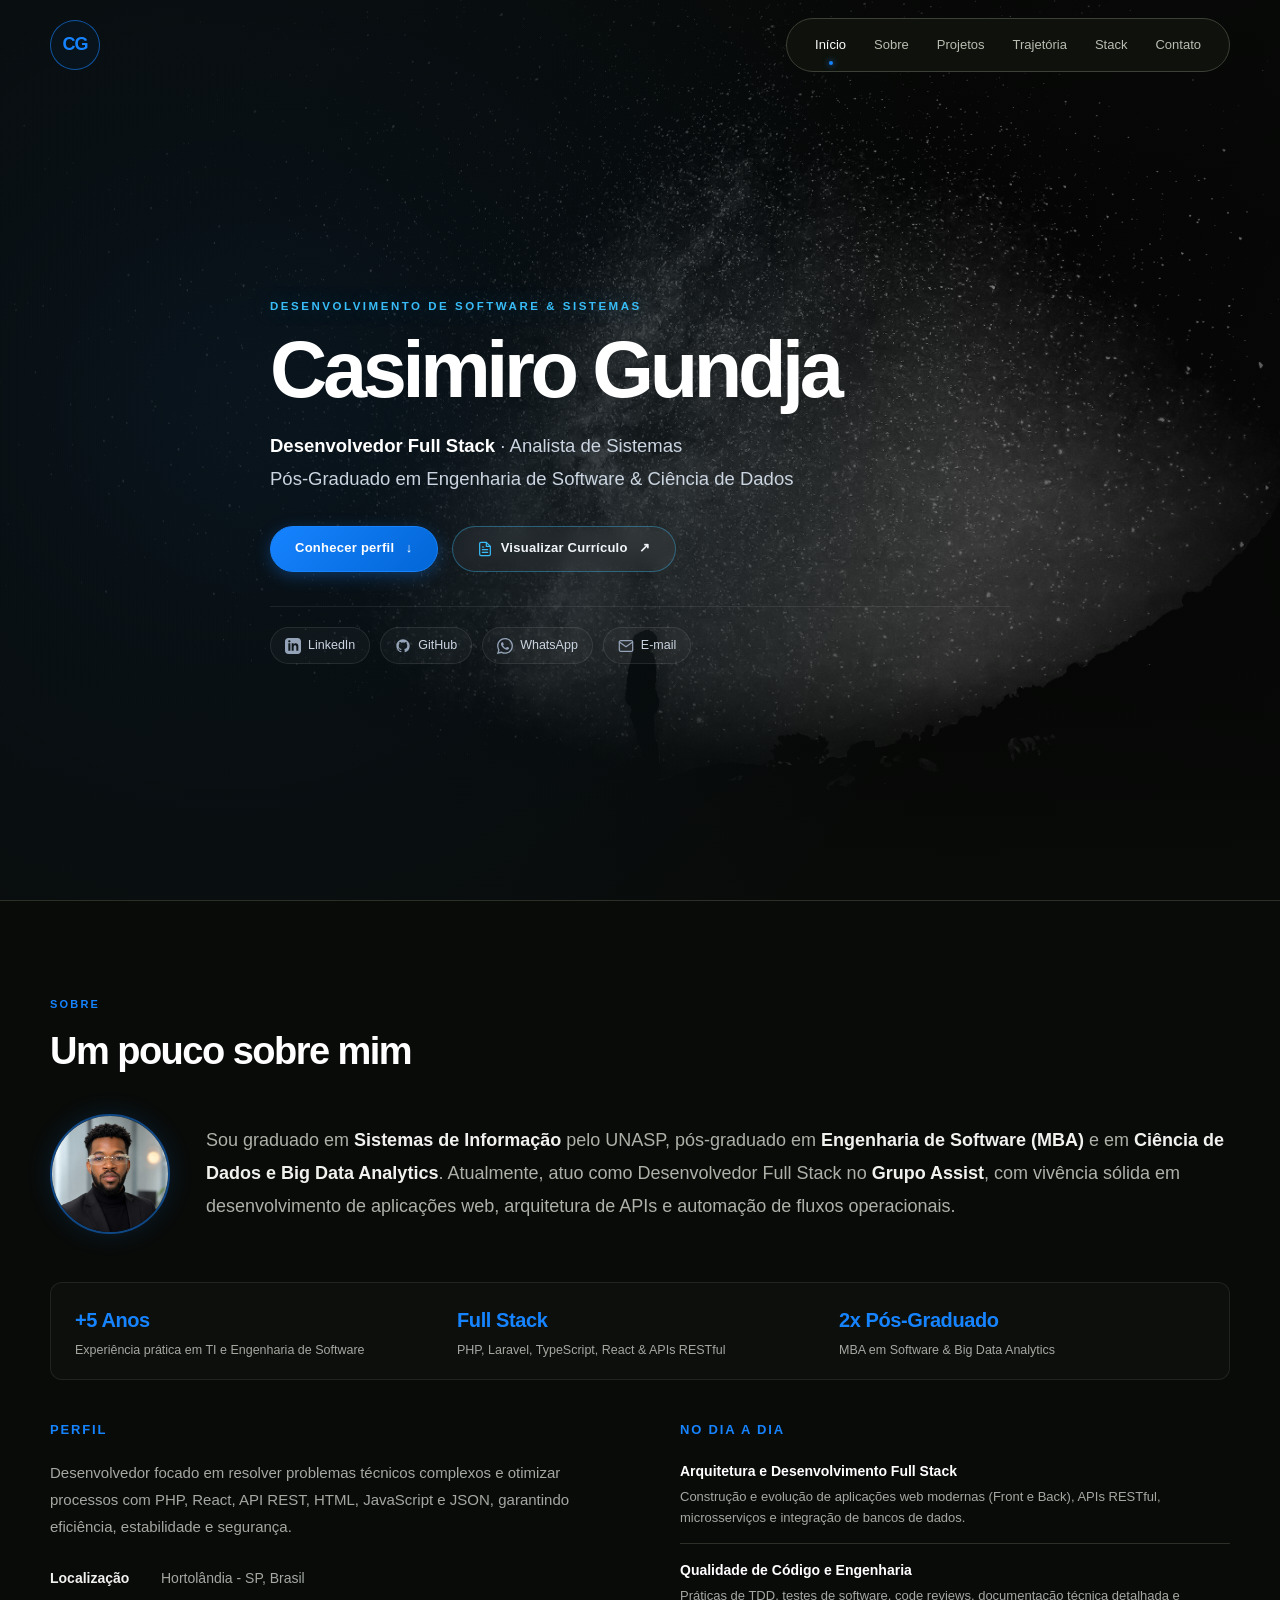
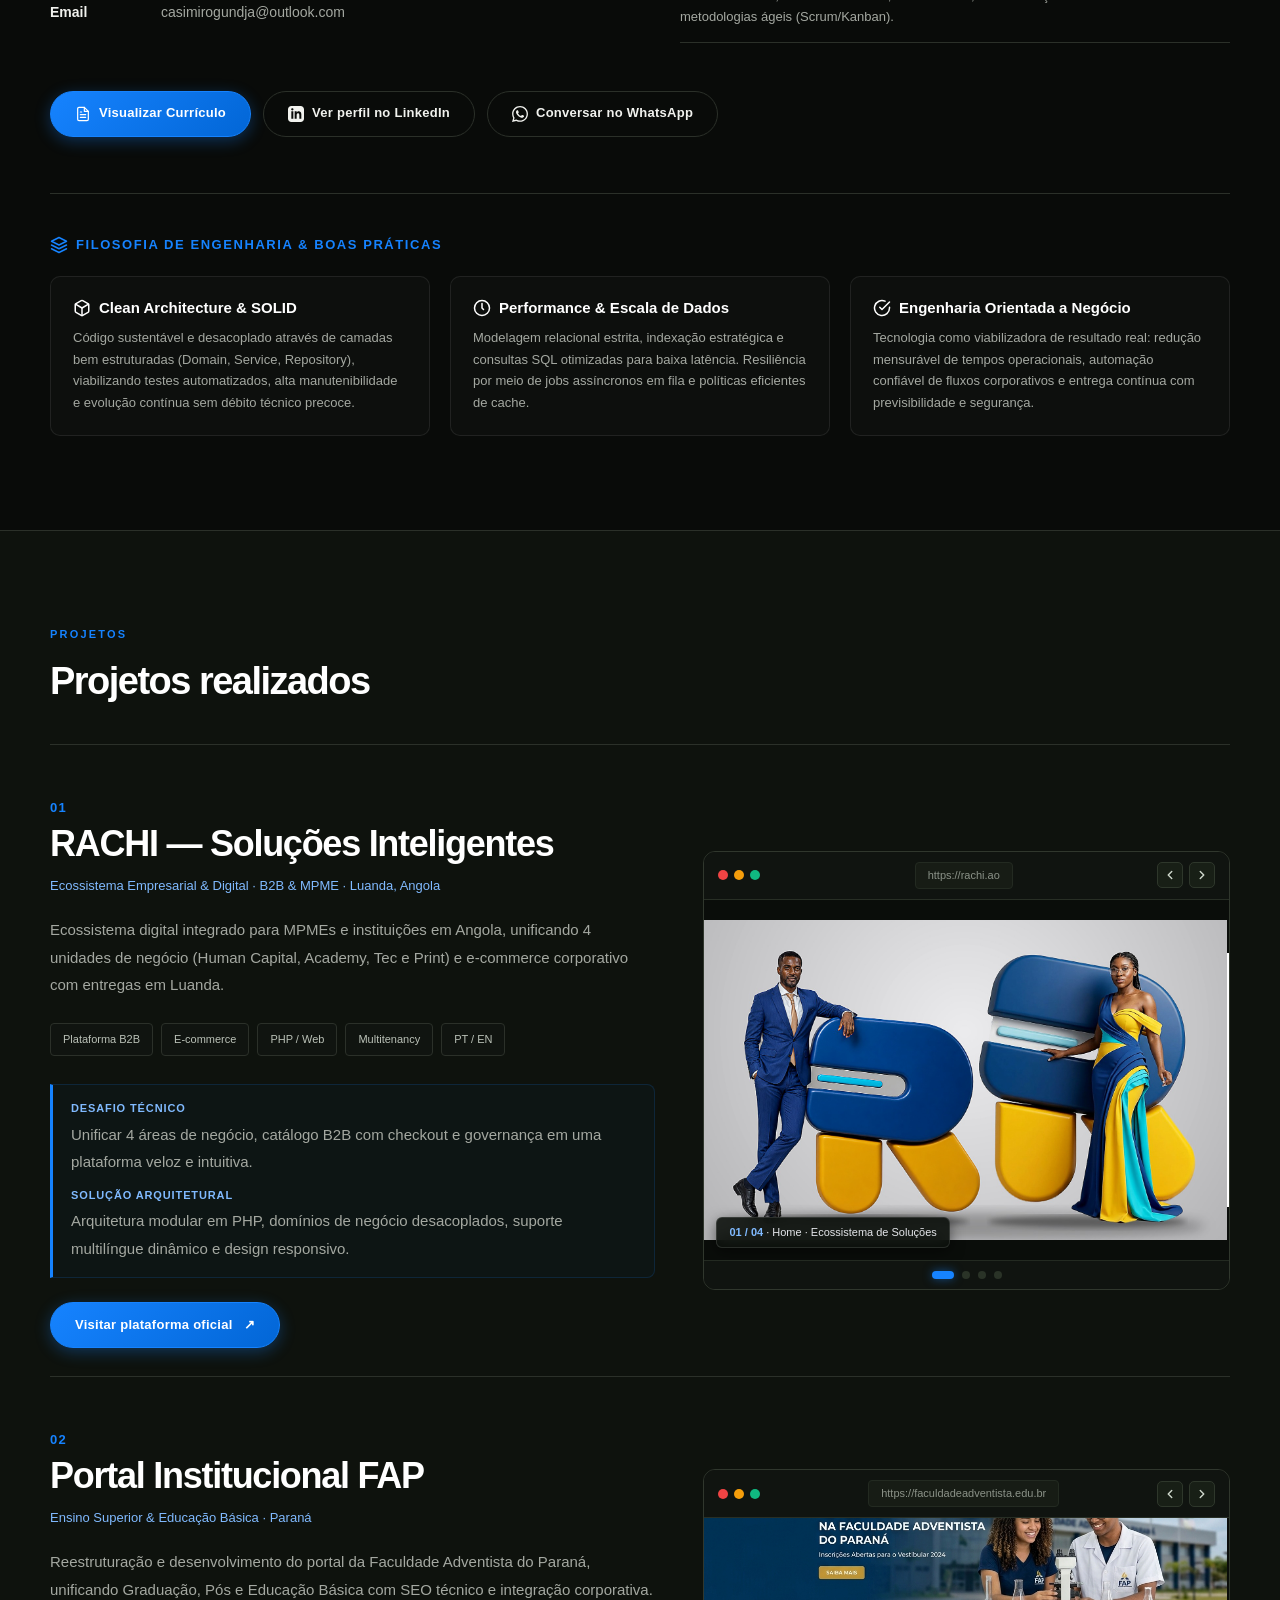
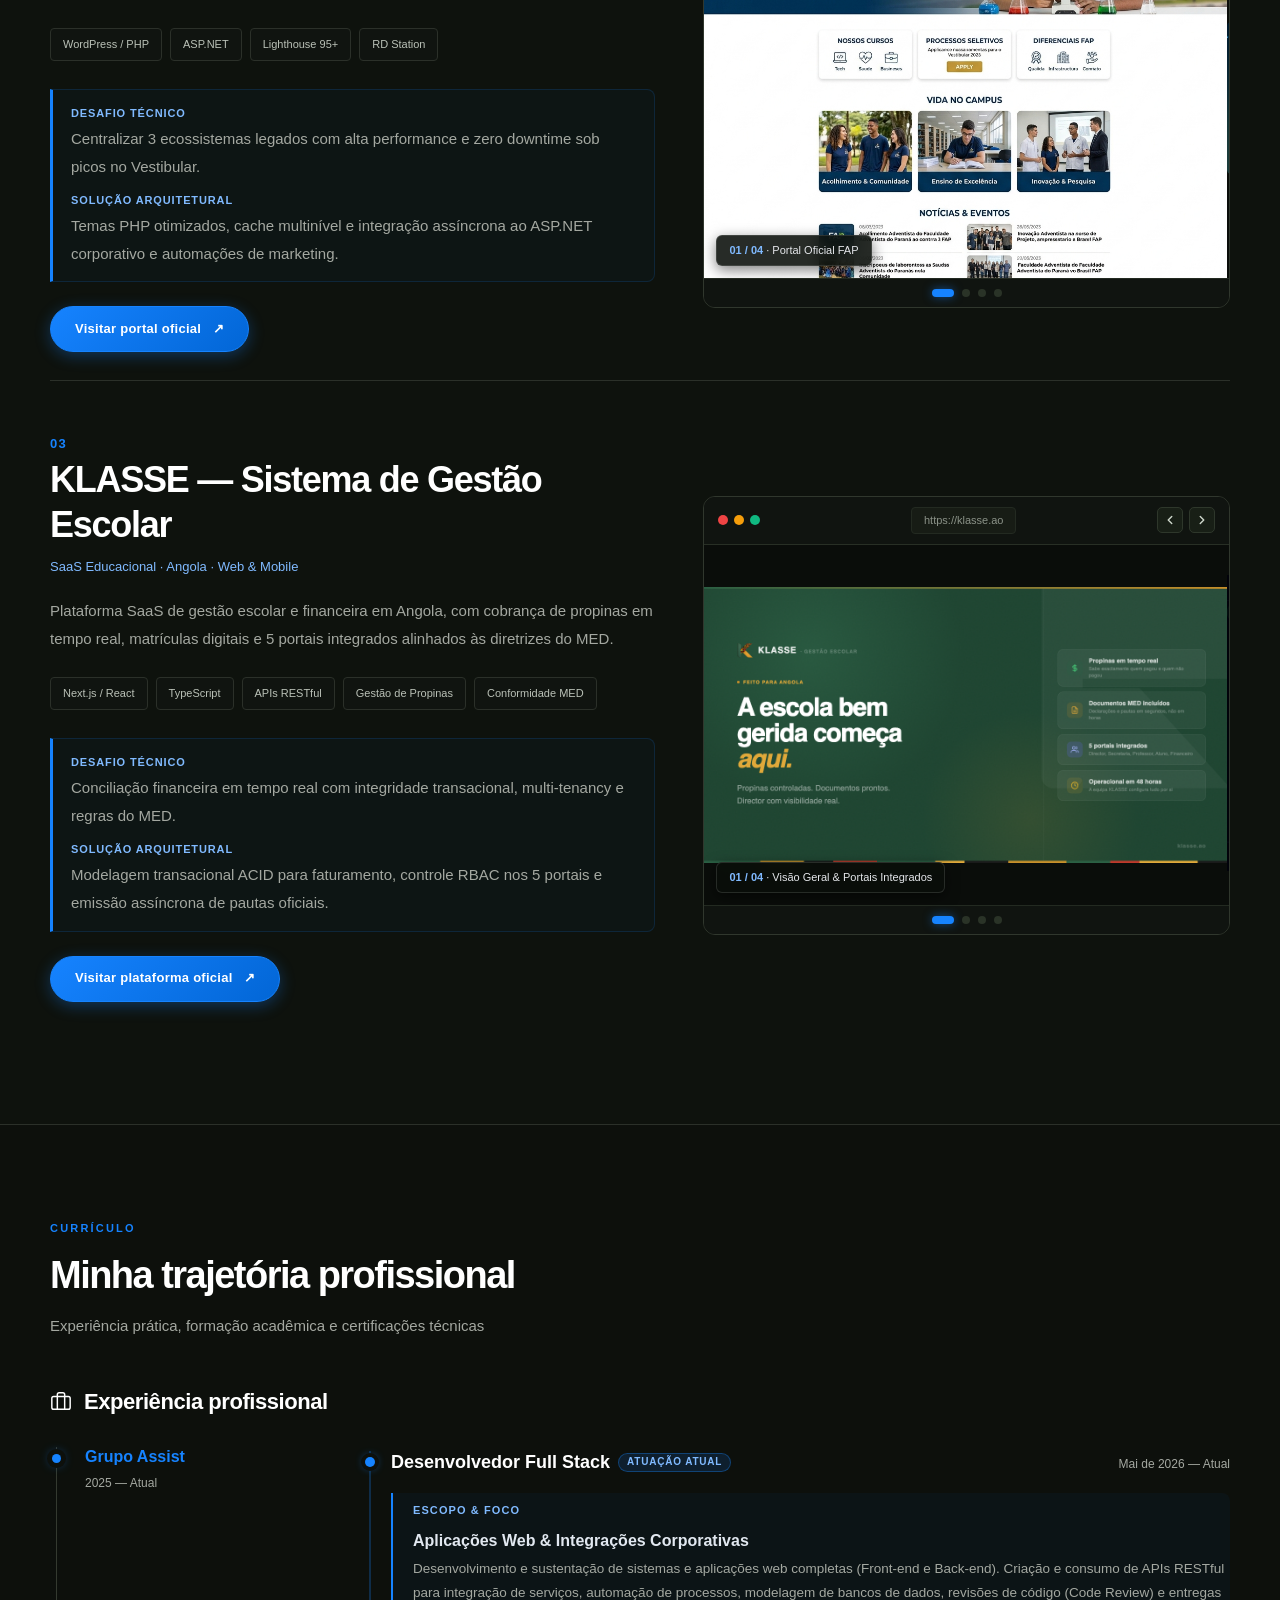
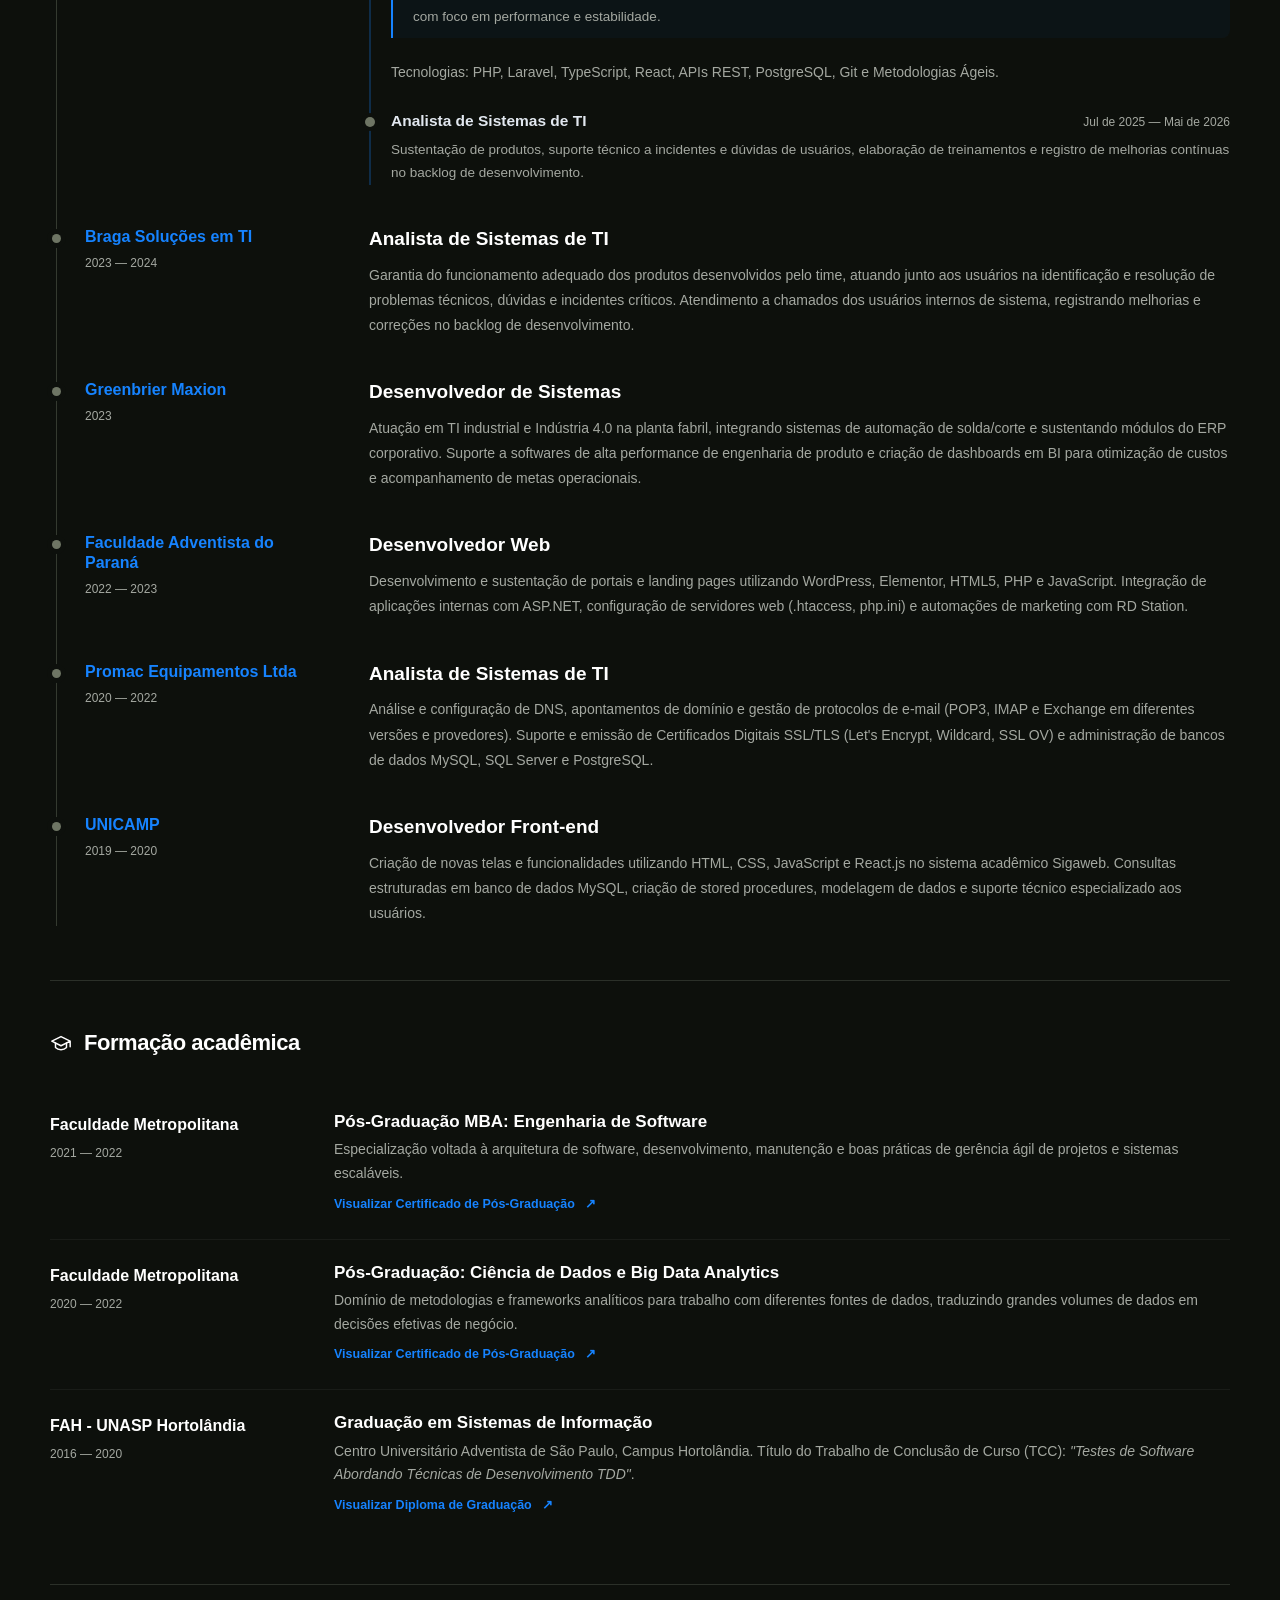
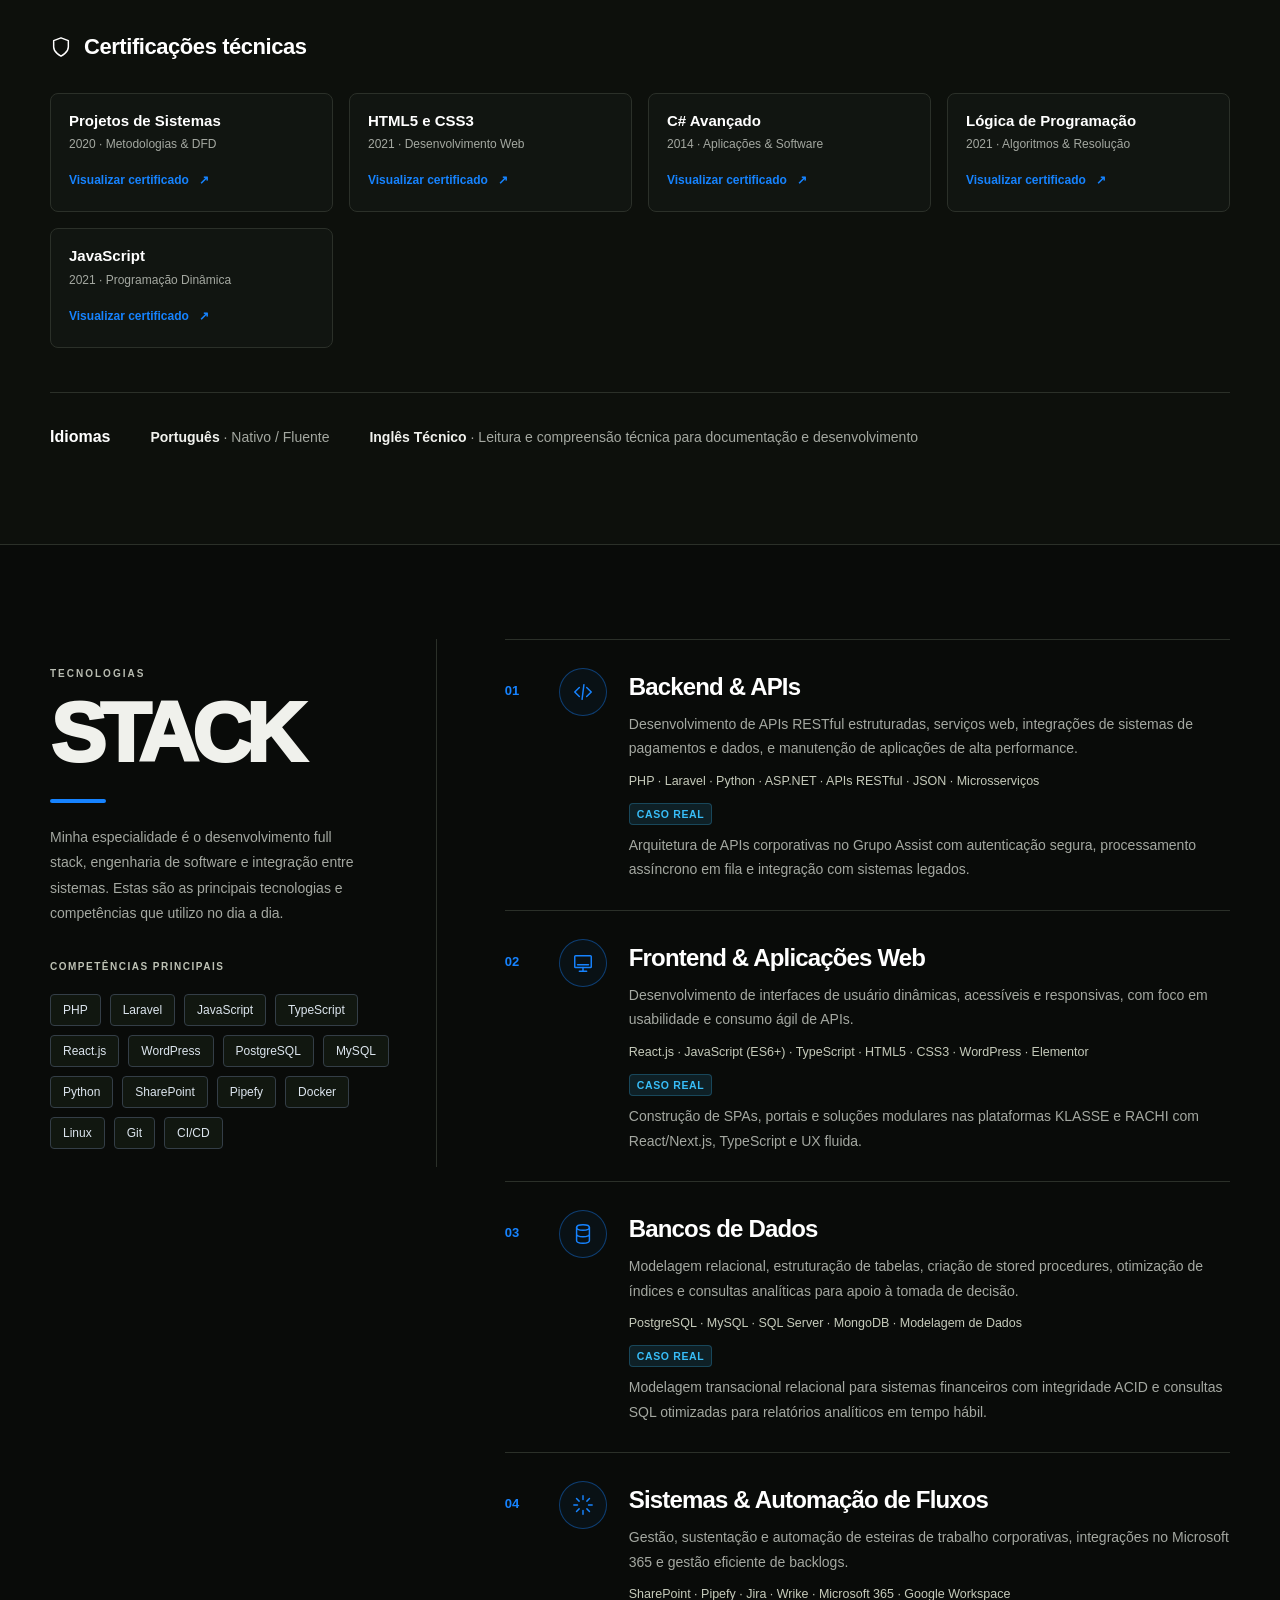
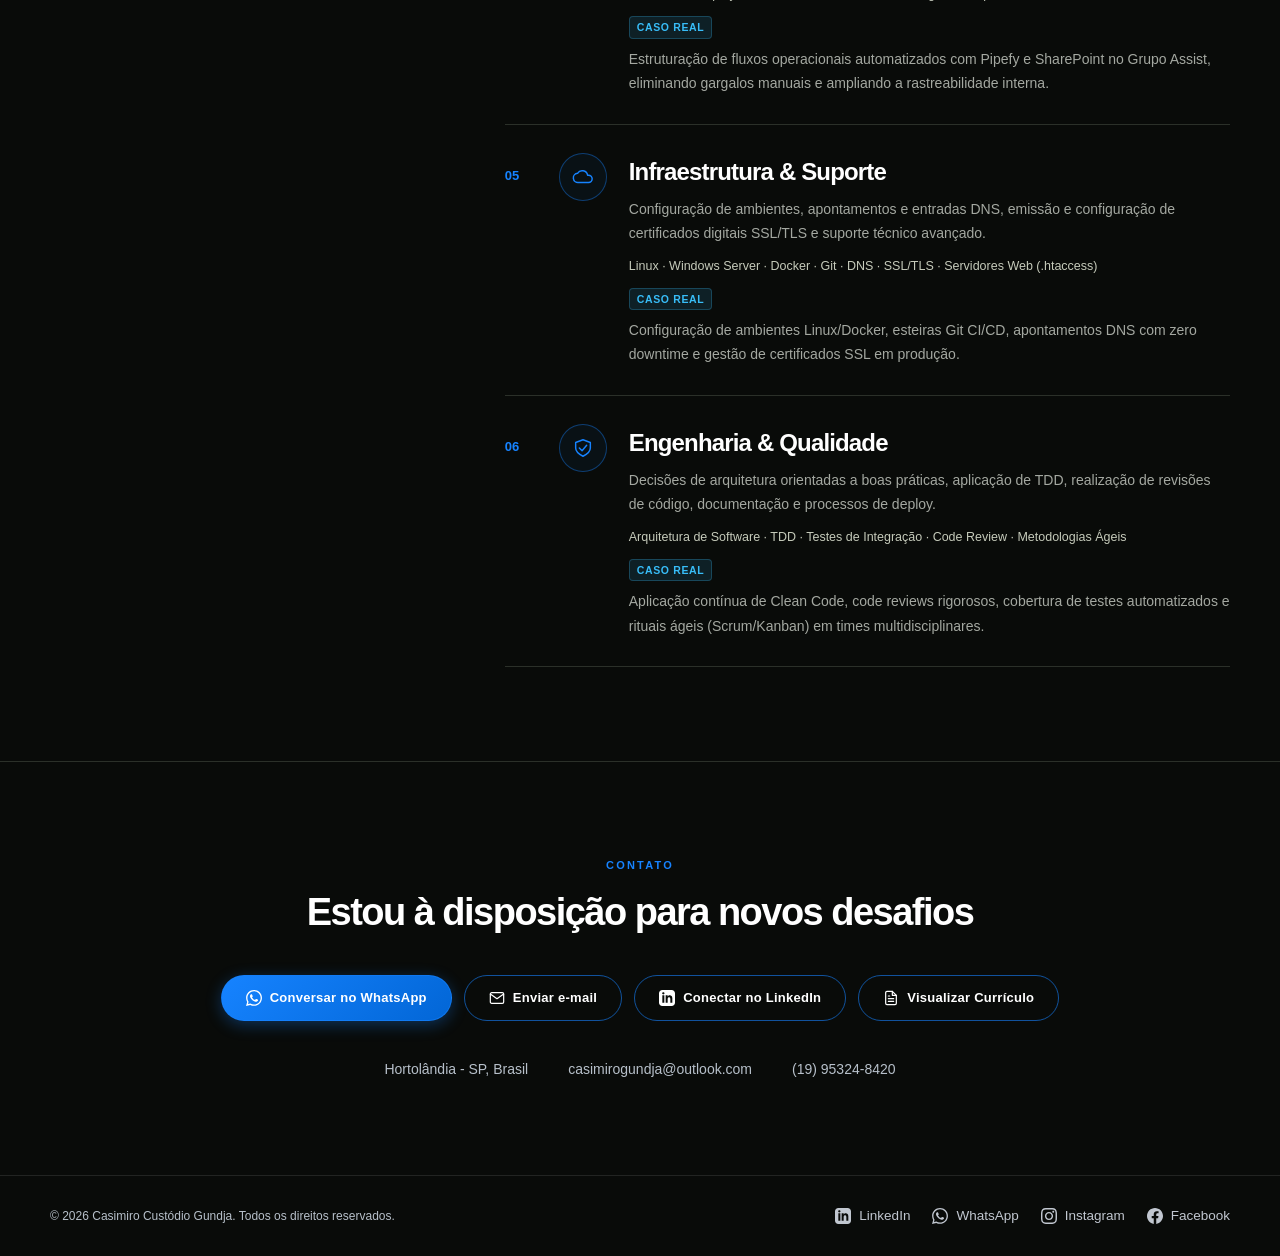
==== commit 9c8cfc07: "Mover RACHI para projetos realizados, atualizar link para https://rachi.ao/ e refinar estilos" ====
--- a/index.html
+++ b/index.html
@@ -19,7 +19,7 @@
 	<meta property="og:type" content="website">
 
 	<!-- Estilo Principal -->
-	<link rel="stylesheet" href="style.css">
+	<link rel="stylesheet" href="style.css?v=2">
 </head>
 
 <body id="top">
@@ -57,10 +57,6 @@
 		<section id="inicio" class="hero" aria-labelledby="hero-title">
 			<div class="hero-photo" style="--cover:url('intro-bg.jpg')" aria-hidden="true"></div>
 			<div class="wrap hero-inner">
-				<div class="availability-pill">
-					<span class="pill-dot"></span>
-					<span>Disponível para novos desafios · Full Stack &amp; Sistemas</span>
-				</div>
 				<p class="eyebrow">Desenvolvimento de Software &amp; Sistemas</p>
 				<h1 id="hero-title">Casimiro Gundja</h1>
 				<p class="hero-role">
@@ -223,7 +219,8 @@
 				<!-- Filosofia de Engenharia para Recrutadores & Líderes Técnicos -->
 				<div class="engineering-philosophy">
 					<h3 class="philosophy-title">
-						<svg width="18" height="18" viewBox="0 0 24 24" fill="none" stroke="currentColor" stroke-width="2" stroke-linecap="round" stroke-linejoin="round" aria-hidden="true">
+						<svg width="18" height="18" viewBox="0 0 24 24" fill="none" stroke="currentColor"
+							stroke-width="2" stroke-linecap="round" stroke-linejoin="round" aria-hidden="true">
 							<polygon points="12 2 2 7 12 12 22 7 12 2" />
 							<polyline points="2 17 12 22 22 17" />
 							<polyline points="2 12 12 17 22 12" />
@@ -233,41 +230,51 @@
 					<div class="philosophy-grid">
 						<div class="philosophy-card">
 							<h4>
-								<svg width="18" height="18" viewBox="0 0 24 24" fill="none" stroke="currentColor" stroke-width="2" stroke-linecap="round" stroke-linejoin="round" aria-hidden="true">
-									<path d="M21 16V8a2 2 0 0 0-1-1.73l-7-4a2 2 0 0 0-2 0l-7 4A2 2 0 0 0 3 8v8a2 2 0 0 0 1 1.73l7 4a2 2 0 0 0 2 0l7-4A2 2 0 0 0 21 16z" />
+								<svg width="18" height="18" viewBox="0 0 24 24" fill="none" stroke="currentColor"
+									stroke-width="2" stroke-linecap="round" stroke-linejoin="round" aria-hidden="true">
+									<path
+										d="M21 16V8a2 2 0 0 0-1-1.73l-7-4a2 2 0 0 0-2 0l-7 4A2 2 0 0 0 3 8v8a2 2 0 0 0 1 1.73l7 4a2 2 0 0 0 2 0l7-4A2 2 0 0 0 21 16z" />
 									<polyline points="3.27 6.96 12 12.01 20.73 6.96" />
 									<line x1="12" y1="22.08" x2="12" y2="12" />
 								</svg>
 								Clean Architecture &amp; SOLID
 							</h4>
 							<p>
-								Código sustentável e desacoplado através de camadas bem estruturadas (Domain, Service, Repository), viabilizando testes automatizados, alta manutenibilidade e evolução contínua sem débito técnico precoce.
+								Código sustentável e desacoplado através de camadas bem estruturadas (Domain, Service,
+								Repository), viabilizando testes automatizados, alta manutenibilidade e evolução
+								contínua sem débito técnico precoce.
 							</p>
 						</div>
 
 						<div class="philosophy-card">
 							<h4>
-								<svg width="18" height="18" viewBox="0 0 24 24" fill="none" stroke="currentColor" stroke-width="2" stroke-linecap="round" stroke-linejoin="round" aria-hidden="true">
+								<svg width="18" height="18" viewBox="0 0 24 24" fill="none" stroke="currentColor"
+									stroke-width="2" stroke-linecap="round" stroke-linejoin="round" aria-hidden="true">
 									<circle cx="12" cy="12" r="10" />
 									<polyline points="12 6 12 12 14 14" />
 								</svg>
 								Performance &amp; Escala de Dados
 							</h4>
 							<p>
-								Modelagem relacional estrita, indexação estratégica e consultas SQL otimizadas para baixa latência. Resiliência por meio de jobs assíncronos em fila e políticas eficientes de cache.
+								Modelagem relacional estrita, indexação estratégica e consultas SQL otimizadas para
+								baixa latência. Resiliência por meio de jobs assíncronos em fila e políticas eficientes
+								de cache.
 							</p>
 						</div>
 
 						<div class="philosophy-card">
 							<h4>
-								<svg width="18" height="18" viewBox="0 0 24 24" fill="none" stroke="currentColor" stroke-width="2" stroke-linecap="round" stroke-linejoin="round" aria-hidden="true">
+								<svg width="18" height="18" viewBox="0 0 24 24" fill="none" stroke="currentColor"
+									stroke-width="2" stroke-linecap="round" stroke-linejoin="round" aria-hidden="true">
 									<path d="M22 11.08V12a10 10 0 1 1-5.93-9.14" />
 									<polyline points="22 4 12 14.01 9 11.01" />
 								</svg>
 								Engenharia Orientada a Negócio
 							</h4>
 							<p>
-								Tecnologia como viabilizadora de resultado real: redução mensurável de tempos operacionais, automação confiável de fluxos corporativos e entrega contínua com previsibilidade e segurança.
+								Tecnologia como viabilizadora de resultado real: redução mensurável de tempos
+								operacionais, automação confiável de fluxos corporativos e entrega contínua com
+								previsibilidade e segurança.
 							</p>
 						</div>
 					</div>
@@ -279,19 +286,19 @@
 		<section id="projetos" class="section projects-section reveal" aria-labelledby="projects-title">
 			<div class="wrap">
 				<p class="eyebrow">Projetos</p>
-				<h2 class="section-title" id="projects-title">Projeto em andamento</h2>
-
-				<!-- Projeto 01 - RACHI — Soluções Inteligentes (Em Andamento) -->
+				<h2 class="section-title" id="projects-title">Projetos realizados</h2>
+
+				<!-- Projeto 01 - RACHI — Soluções Inteligentes -->
 				<article class="project-feature">
 					<div class="project-copy">
-						<div class="project-header-meta">
-							<span class="project-number" aria-hidden="true">01</span>
-							<span class="project-status-badge"><span class="pulse-dot"></span> Em andamento</span>
-						</div>
+						<span class="project-number" aria-hidden="true">01</span>
 						<h3>RACHI — Soluções Inteligentes</h3>
-						<p class="project-type">Ecossistema Empresarial &amp; Digital · B2B &amp; MPME · Luanda, Angola</p>
+						<p class="project-type">Ecossistema Empresarial &amp; Digital · B2B &amp; MPME · Luanda, Angola
+						</p>
 						<p>
-							Ecossistema digital integrado para MPMEs e instituições em Angola, unificando 4 unidades de negócio (Human Capital, Academy, Tec e Print) e e-commerce corporativo com entregas em Luanda.
+							Ecossistema digital integrado para MPMEs e instituições em Angola, unificando 4 unidades de
+							negócio (Human Capital, Academy, Tec e Print) e e-commerce corporativo com entregas em
+							Luanda.
 						</p>
 						<div class="project-topics">
 							<span>Plataforma B2B</span>
@@ -304,16 +311,19 @@
 						<div class="project-engineering">
 							<div class="eng-item">
 								<span class="eng-label">Desafio Técnico</span>
-								<p class="eng-desc">Unificar 4 áreas de negócio, catálogo B2B com checkout e governança em uma plataforma veloz e intuitiva.</p>
+								<p class="eng-desc">Unificar 4 áreas de negócio, catálogo B2B com checkout e governança
+									em uma plataforma veloz e intuitiva.</p>
 							</div>
 							<div class="eng-item">
 								<span class="eng-label">Solução Arquitetural</span>
-								<p class="eng-desc">Arquitetura modular em PHP, domínios de negócio desacoplados, suporte multilíngue dinâmico e design responsivo.</p>
+								<p class="eng-desc">Arquitetura modular em PHP, domínios de negócio desacoplados,
+									suporte multilíngue dinâmico e design responsivo.</p>
 							</div>
 						</div>
 
 						<div class="actions">
-							<a href="https://hom.rachi.ao/" class="btn primary" target="_blank" rel="noopener noreferrer">
+							<a href="https://rachi.ao/" class="btn primary" target="_blank"
+								rel="noopener noreferrer">
 								Visitar plataforma oficial &nbsp; ↗
 							</a>
 						</div>
@@ -325,7 +335,7 @@
 								<span class="browser-dot yellow"></span>
 								<span class="browser-dot green"></span>
 							</div>
-							<span class="browser-url">https://hom.rachi.ao</span>
+							<span class="browser-url">https://rachi.ao</span>
 							<div class="gallery-nav-btns">
 								<button class="gallery-btn prev" type="button" aria-label="Arte anterior">
 									<svg width="14" height="14" viewBox="0 0 24 24" fill="none" stroke="currentColor"
@@ -346,8 +356,9 @@
 							aria-label="Galeria da plataforma RACHI">
 							<!-- Arte 01: Home & Ecossistema -->
 							<div class="gallery-slide" data-index="0">
-								<img src="rachi_hero.png" alt="Plataforma Oficial RACHI — Ecossistema de Soluções Inteligentes"
-									loading="lazy" width="1600" height="975">
+								<img src="rachi_hero.png"
+									alt="Plataforma Oficial RACHI — Ecossistema de Soluções Inteligentes" loading="lazy"
+									width="1600" height="975">
 								<div class="gallery-caption"><span>01 / 04</span> · Home · Ecossistema de Soluções</div>
 							</div>
 
@@ -361,18 +372,18 @@
 
 							<!-- Arte 03: Quem Somos -->
 							<div class="gallery-slide" data-index="2">
-								<img src="rachi_about.png"
-									alt="Equipa RACHI — Pessoas, Processos e Tecnologia"
+								<img src="rachi_about.png" alt="Equipa RACHI — Pessoas, Processos e Tecnologia"
 									loading="lazy" width="1600" height="900">
-								<div class="gallery-caption"><span>03 / 04</span> · Quem Somos · Pessoas, Processos &amp; Tecnologia</div>
+								<div class="gallery-caption"><span>03 / 04</span> · Quem Somos · Pessoas, Processos
+									&amp; Tecnologia</div>
 							</div>
 
 							<!-- Arte 04: Soluções para Negócios -->
 							<div class="gallery-slide" data-index="3">
-								<img src="rachi_team.png"
-									alt="O Que Fazemos — Soluções para Negócios e MPME" loading="lazy" width="1600"
-									height="900">
-								<div class="gallery-caption"><span>04 / 04</span> · O Que Fazemos · Soluções para MPME</div>
+								<img src="rachi_team.png" alt="O Que Fazemos — Soluções para Negócios e MPME"
+									loading="lazy" width="1600" height="900">
+								<div class="gallery-caption"><span>04 / 04</span> · O Que Fazemos · Soluções para MPME
+								</div>
 							</div>
 						</div>
 
@@ -384,11 +395,6 @@
 						</div>
 					</figure>
 				</article>
-
-				<!-- Divisor para projetos realizados -->
-				<div style="margin-top: 56px; margin-bottom: 24px;">
-					<h3 class="section-title" style="font-size: clamp(22px, 2.5vw, 28px);">Projetos realizados</h3>
-				</div>
 
 				<!-- Projeto 02 - Portal Institucional FAP -->
 				<article class="project-feature">
@@ -397,7 +403,8 @@
 						<h3>Portal Institucional FAP</h3>
 						<p class="project-type">Ensino Superior &amp; Educação Básica · Paraná</p>
 						<p>
-							Reestruturação e desenvolvimento do portal da Faculdade Adventista do Paraná, unificando Graduação, Pós e Educação Básica com SEO técnico e integração corporativa.
+							Reestruturação e desenvolvimento do portal da Faculdade Adventista do Paraná, unificando
+							Graduação, Pós e Educação Básica com SEO técnico e integração corporativa.
 						</p>
 						<div class="project-topics">
 							<span>WordPress / PHP</span>
@@ -409,11 +416,13 @@
 						<div class="project-engineering">
 							<div class="eng-item">
 								<span class="eng-label">Desafio Técnico</span>
-								<p class="eng-desc">Centralizar 3 ecossistemas legados com alta performance e zero downtime sob picos no Vestibular.</p>
+								<p class="eng-desc">Centralizar 3 ecossistemas legados com alta performance e zero
+									downtime sob picos no Vestibular.</p>
 							</div>
 							<div class="eng-item">
 								<span class="eng-label">Solução Arquitetural</span>
-								<p class="eng-desc">Temas PHP otimizados, cache multinível e integração assíncrona ao ASP.NET corporativo e automações de marketing.</p>
+								<p class="eng-desc">Temas PHP otimizados, cache multinível e integração assíncrona ao
+									ASP.NET corporativo e automações de marketing.</p>
 							</div>
 						</div>
 
@@ -504,7 +513,8 @@
 						<h3>KLASSE — Sistema de Gestão Escolar</h3>
 						<p class="project-type">SaaS Educacional · Angola · Web &amp; Mobile</p>
 						<p>
-							Plataforma SaaS de gestão escolar e financeira em Angola, com cobrança de propinas em tempo real, matrículas digitais e 5 portais integrados alinhados às diretrizes do MED.
+							Plataforma SaaS de gestão escolar e financeira em Angola, com cobrança de propinas em tempo
+							real, matrículas digitais e 5 portais integrados alinhados às diretrizes do MED.
 						</p>
 						<div class="project-topics">
 							<span>Next.js / React</span>
@@ -517,11 +527,13 @@
 						<div class="project-engineering">
 							<div class="eng-item">
 								<span class="eng-label">Desafio Técnico</span>
-								<p class="eng-desc">Conciliação financeira em tempo real com integridade transacional, multi-tenancy e regras do MED.</p>
+								<p class="eng-desc">Conciliação financeira em tempo real com integridade transacional,
+									multi-tenancy e regras do MED.</p>
 							</div>
 							<div class="eng-item">
 								<span class="eng-label">Solução Arquitetural</span>
-								<p class="eng-desc">Modelagem transacional ACID para faturamento, controle RBAC nos 5 portais e emissão assíncrona de pautas oficiais.</p>
+								<p class="eng-desc">Modelagem transacional ACID para faturamento, controle RBAC nos 5
+									portais e emissão assíncrona de pautas oficiais.</p>
 							</div>
 						</div>
 
@@ -650,14 +662,18 @@
 										<p class="role-update-label">Escopo &amp; Foco</p>
 										<h4>Aplicações Web &amp; Integrações Corporativas</h4>
 										<p>
-											Desenvolvimento e sustentação de sistemas e aplicações web completas (Front-end e Back-end).
-											Criação e consumo de APIs RESTful para integração de serviços, automação de processos,
-											modelagem de bancos de dados, revisões de código (Code Review) e entregas com foco em
+											Desenvolvimento e sustentação de sistemas e aplicações web completas
+											(Front-end e Back-end).
+											Criação e consumo de APIs RESTful para integração de serviços, automação de
+											processos,
+											modelagem de bancos de dados, revisões de código (Code Review) e entregas
+											com foco em
 											performance e estabilidade.
 										</p>
 									</div>
 									<p>
-										Tecnologias: PHP, Laravel, TypeScript, React, APIs REST, PostgreSQL, Git e Metodologias Ágeis.
+										Tecnologias: PHP, Laravel, TypeScript, React, APIs REST, PostgreSQL, Git e
+										Metodologias Ágeis.
 									</p>
 								</div>
 
@@ -668,7 +684,8 @@
 										<span class="sub-role-date">Jul de 2025 — Mai de 2026</span>
 									</div>
 									<p class="sub-role-desc">
-										Sustentação de produtos, suporte técnico a incidentes e dúvidas de usuários, elaboração de
+										Sustentação de produtos, suporte técnico a incidentes e dúvidas de usuários,
+										elaboração de
 										treinamentos e registro de melhorias contínuas no backlog de desenvolvimento.
 									</p>
 								</div>
@@ -703,7 +720,8 @@
 							<h3>Desenvolvedor de Sistemas</h3>
 							<p>
 								Atuação em TI industrial e Indústria 4.0 na planta fabril, integrando sistemas de
-								automação de solda/corte e sustentando módulos do ERP corporativo. Suporte a softwares de
+								automação de solda/corte e sustentando módulos do ERP corporativo. Suporte a softwares
+								de
 								alta performance de engenharia de produto e criação de dashboards em BI para otimização
 								de custos e acompanhamento de metas operacionais.
 							</p>
@@ -941,7 +959,8 @@
 							</p>
 							<p class="stack-case">
 								<span class="stack-case-label">Caso Real</span>
-								Arquitetura de APIs corporativas no Grupo Assist com autenticação segura, processamento assíncrono em fila e integração com sistemas legados.
+								Arquitetura de APIs corporativas no Grupo Assist com autenticação segura, processamento
+								assíncrono em fila e integração com sistemas legados.
 							</p>
 						</div>
 					</li>
@@ -967,7 +986,8 @@
 							</p>
 							<p class="stack-case">
 								<span class="stack-case-label">Caso Real</span>
-								Construção de SPAs, portais e soluções modulares nas plataformas KLASSE e RACHI com React/Next.js, TypeScript e UX fluida.
+								Construção de SPAs, portais e soluções modulares nas plataformas KLASSE e RACHI com
+								React/Next.js, TypeScript e UX fluida.
 							</p>
 						</div>
 					</li>
@@ -993,7 +1013,8 @@
 							</p>
 							<p class="stack-case">
 								<span class="stack-case-label">Caso Real</span>
-								Modelagem transacional relacional para sistemas financeiros com integridade ACID e consultas SQL otimizadas para relatórios analíticos em tempo hábil.
+								Modelagem transacional relacional para sistemas financeiros com integridade ACID e
+								consultas SQL otimizadas para relatórios analíticos em tempo hábil.
 							</p>
 						</div>
 					</li>
@@ -1019,7 +1040,8 @@
 							</p>
 							<p class="stack-case">
 								<span class="stack-case-label">Caso Real</span>
-								Estruturação de fluxos operacionais automatizados com Pipefy e SharePoint no Grupo Assist, eliminando gargalos manuais e ampliando a rastreabilidade interna.
+								Estruturação de fluxos operacionais automatizados com Pipefy e SharePoint no Grupo
+								Assist, eliminando gargalos manuais e ampliando a rastreabilidade interna.
 							</p>
 						</div>
 					</li>
@@ -1044,7 +1066,8 @@
 							</p>
 							<p class="stack-case">
 								<span class="stack-case-label">Caso Real</span>
-								Configuração de ambientes Linux/Docker, esteiras Git CI/CD, apontamentos DNS com zero downtime e gestão de certificados SSL em produção.
+								Configuração de ambientes Linux/Docker, esteiras Git CI/CD, apontamentos DNS com zero
+								downtime e gestão de certificados SSL em produção.
 							</p>
 						</div>
 					</li>
@@ -1070,7 +1093,8 @@
 							</p>
 							<p class="stack-case">
 								<span class="stack-case-label">Caso Real</span>
-								Aplicação contínua de Clean Code, code reviews rigorosos, cobertura de testes automatizados e rituais ágeis (Scrum/Kanban) em times multidisciplinares.
+								Aplicação contínua de Clean Code, code reviews rigorosos, cobertura de testes
+								automatizados e rituais ágeis (Scrum/Kanban) em times multidisciplinares.
 							</p>
 						</div>
 					</li>
--- a/style.css
+++ b/style.css
@@ -417,6 +417,7 @@
     transform: scale(0.92) translate(0, 0);
     opacity: 0.7;
   }
+
   100% {
     transform: scale(1.12) translate(20px, 15px);
     opacity: 1;
@@ -501,10 +502,12 @@
     transform: scale(0.95);
     box-shadow: 0 0 0 0 rgba(16, 185, 129, 0.75);
   }
+
   70% {
     transform: scale(1);
     box-shadow: 0 0 0 6px rgba(16, 185, 129, 0);
   }
+
   100% {
     transform: scale(0.95);
     box-shadow: 0 0 0 0 rgba(16, 185, 129, 0);
@@ -828,8 +831,8 @@
   display: inline-flex;
   align-items: center;
   gap: 7px;
-  background: rgba(245, 158, 11, 0.12);
-  border: 1px solid rgba(245, 158, 11, 0.35);
+  background: transparent;
+  border: 1px solid rgba(245, 158, 11, 0.4);
   color: #fbbf24;
   font-size: 11px;
   font-weight: 700;
@@ -837,6 +840,9 @@
   letter-spacing: 0.08em;
   padding: 4px 11px;
   border-radius: 999px;
+  box-shadow: none;
+  text-shadow: none;
+  filter: none;
 }
 
 .pulse-dot {
@@ -844,25 +850,9 @@
   height: 7px;
   border-radius: 50%;
   background: #fbbf24;
-  box-shadow: 0 0 0 0 rgba(251, 191, 36, 0.7);
-  animation: pulseAmber 2s infinite;
-}
-
-@keyframes pulseAmber {
-  0% {
-    transform: scale(0.95);
-    box-shadow: 0 0 0 0 rgba(251, 191, 36, 0.7);
-  }
-
-  70% {
-    transform: scale(1);
-    box-shadow: 0 0 0 6px rgba(251, 191, 36, 0);
-  }
-
-  100% {
-    transform: scale(0.95);
-    box-shadow: 0 0 0 0 rgba(251, 191, 36, 0);
-  }
+  box-shadow: none;
+  text-shadow: none;
+  animation: none;
 }
 
 .project-copy h3 {
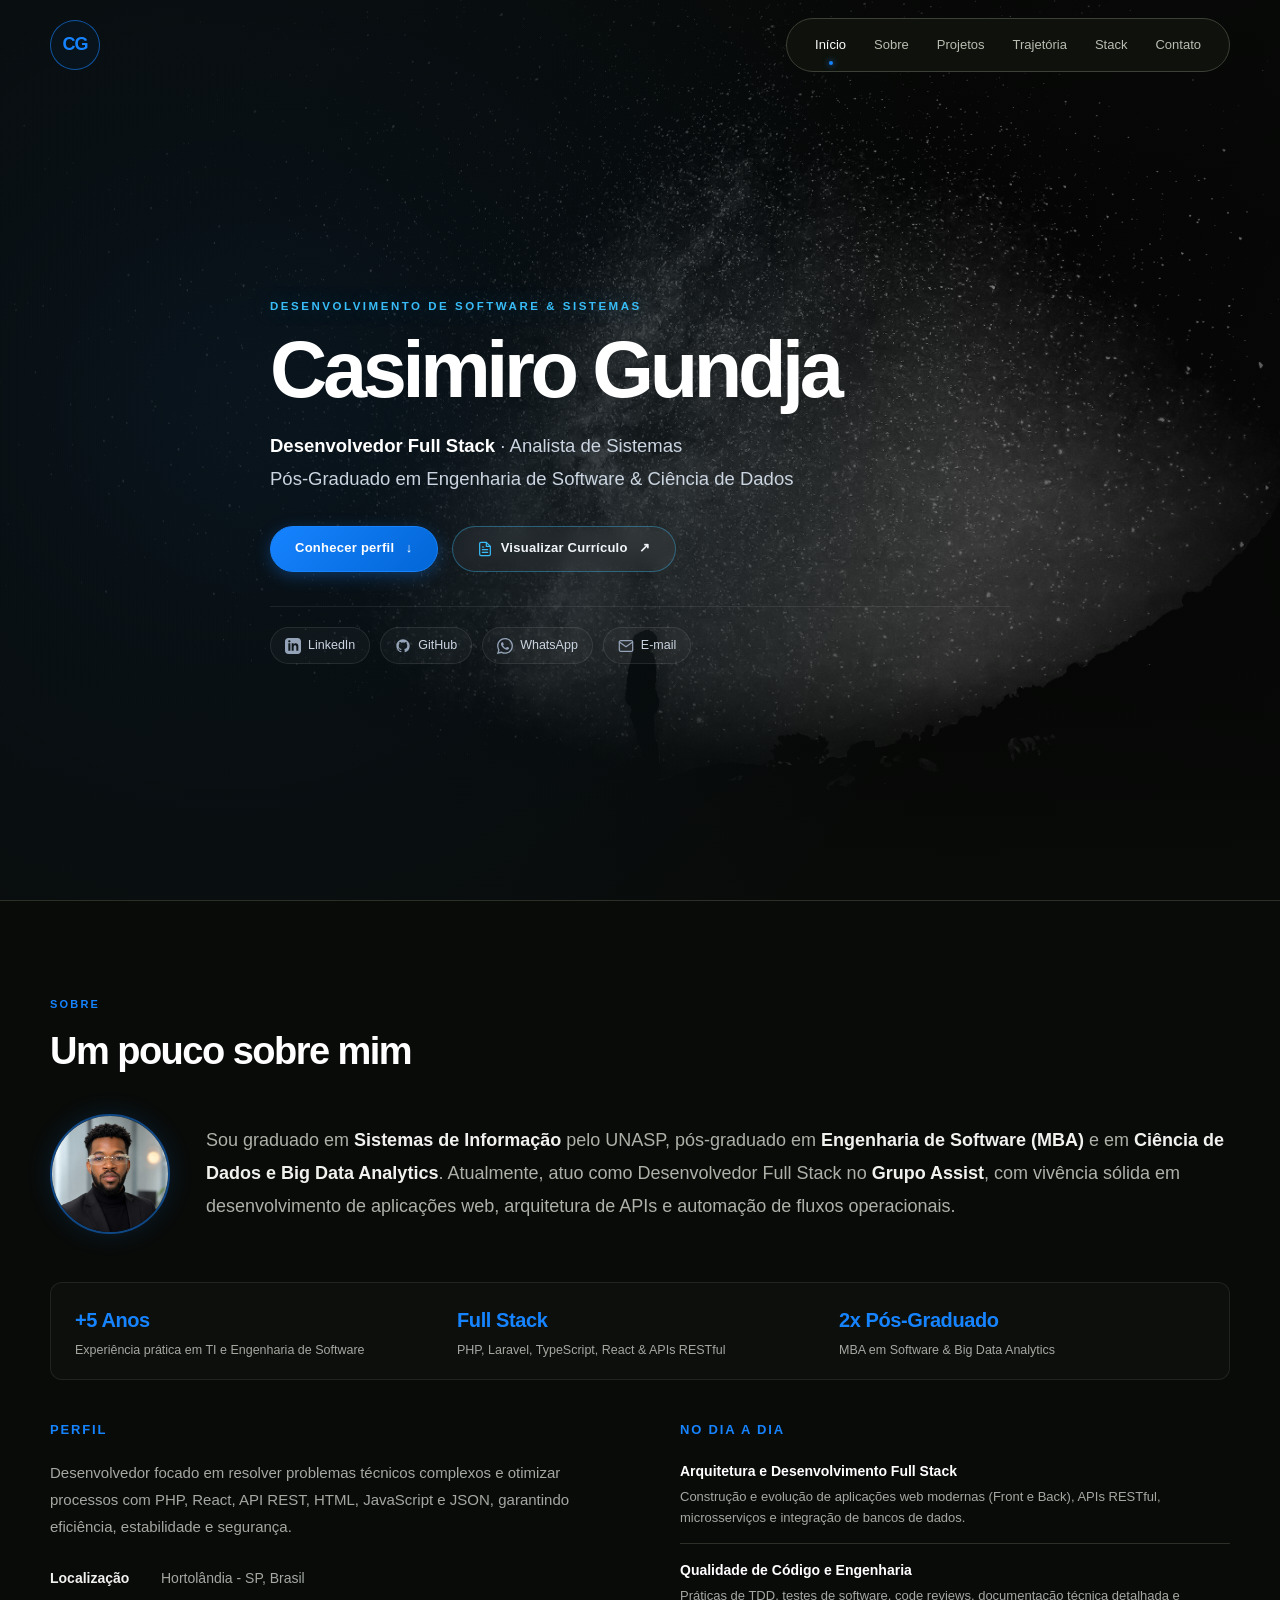
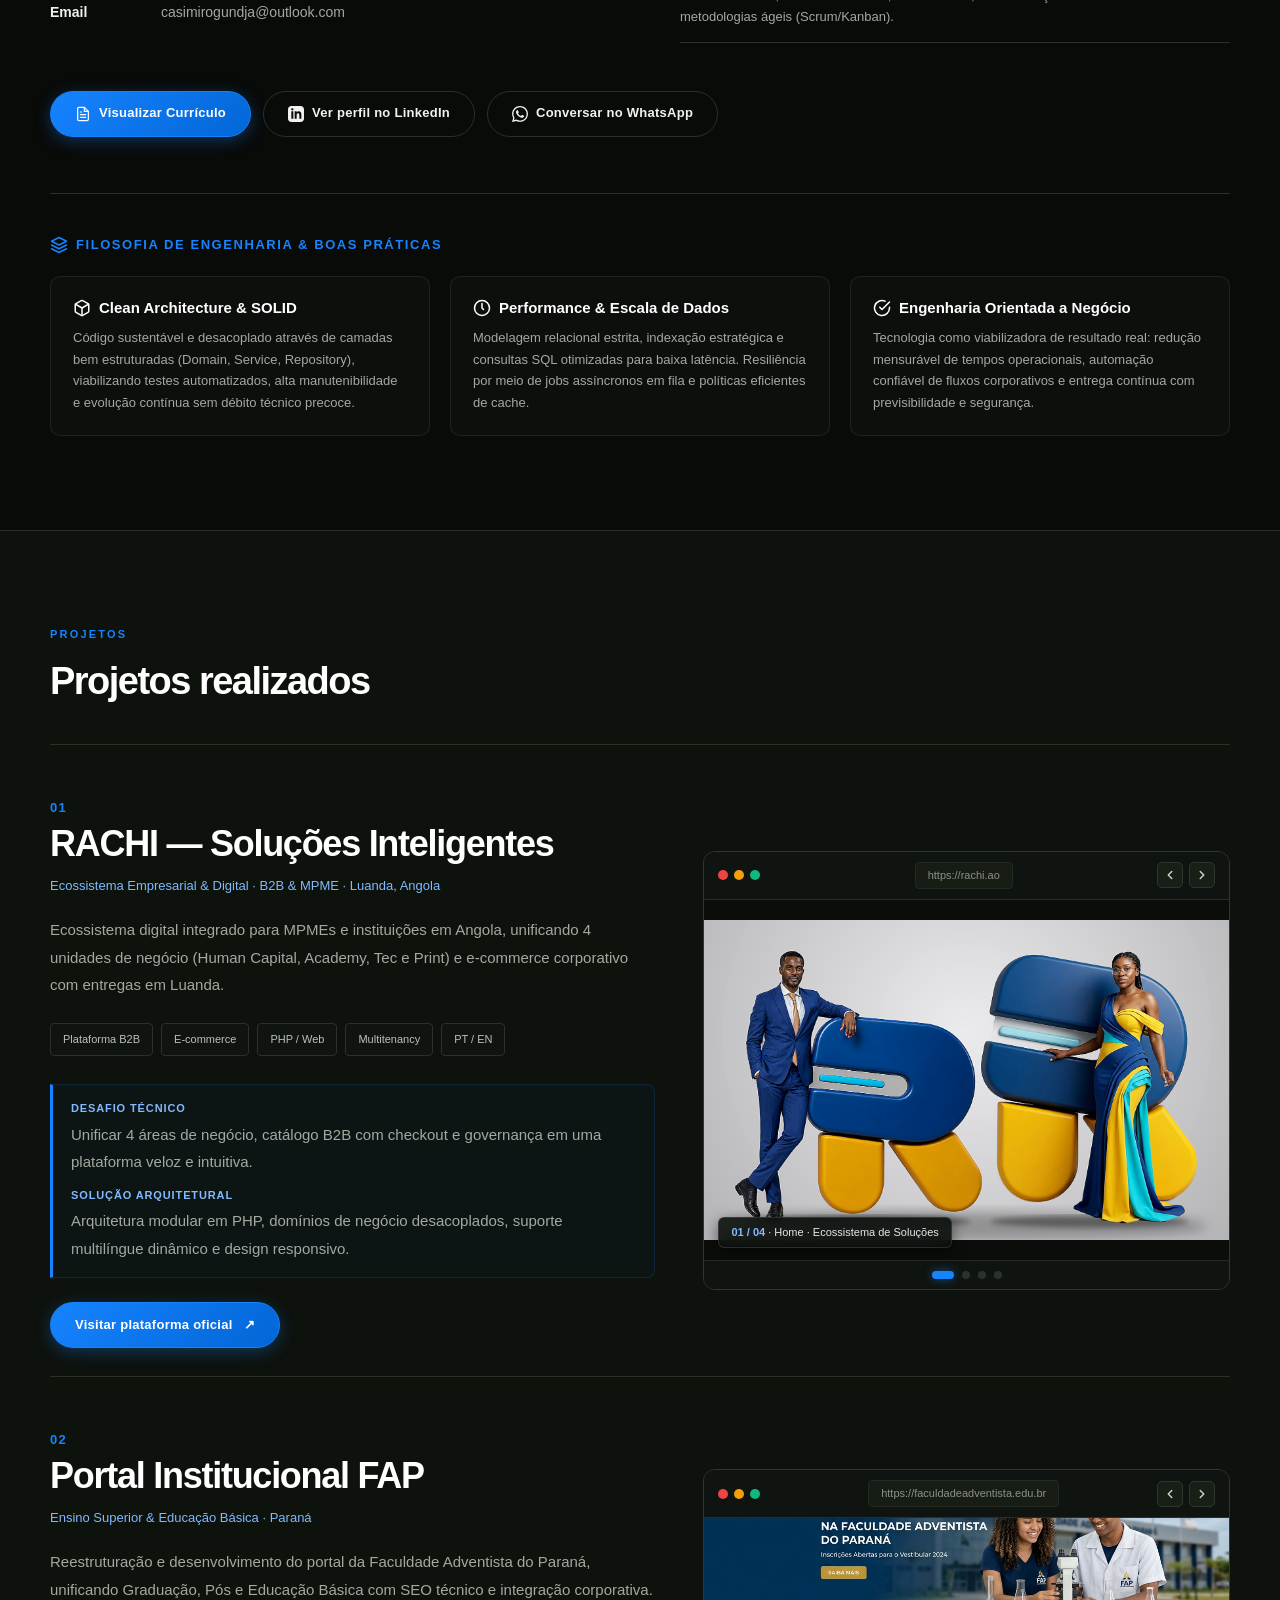
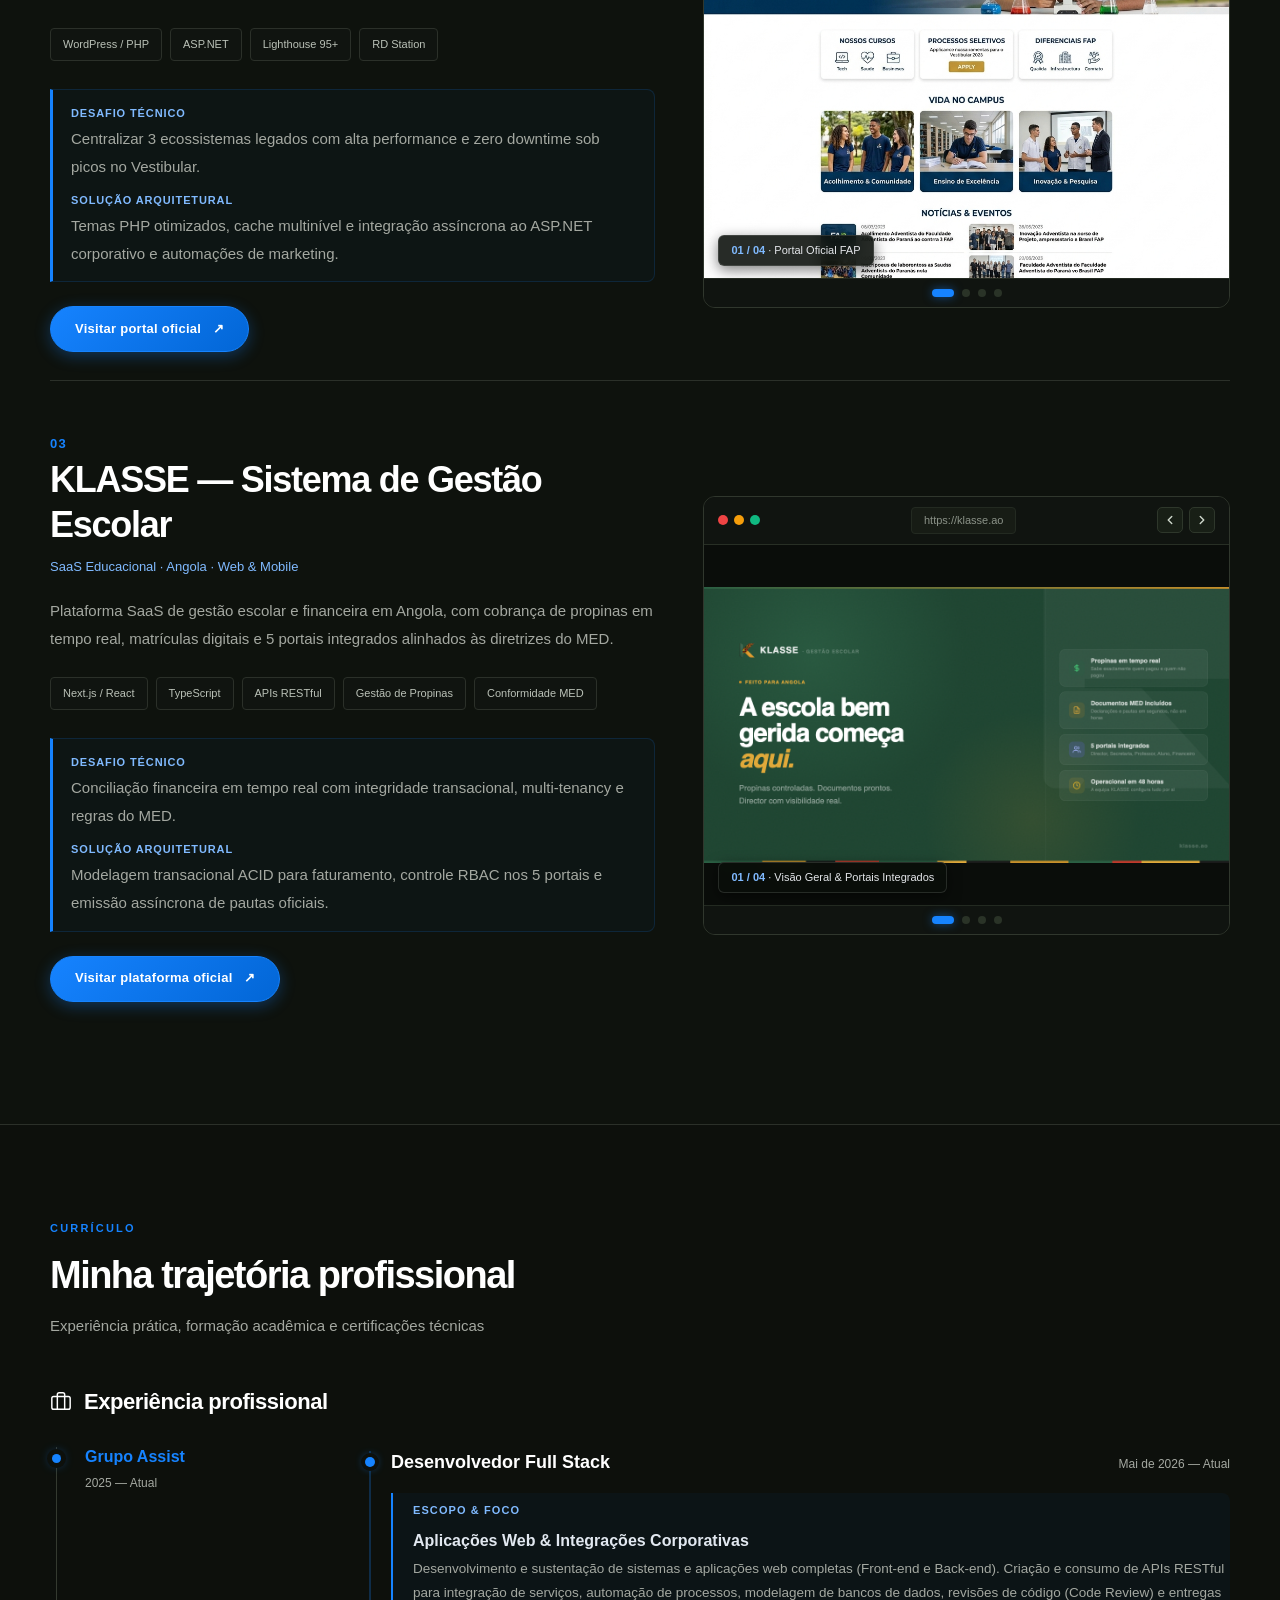
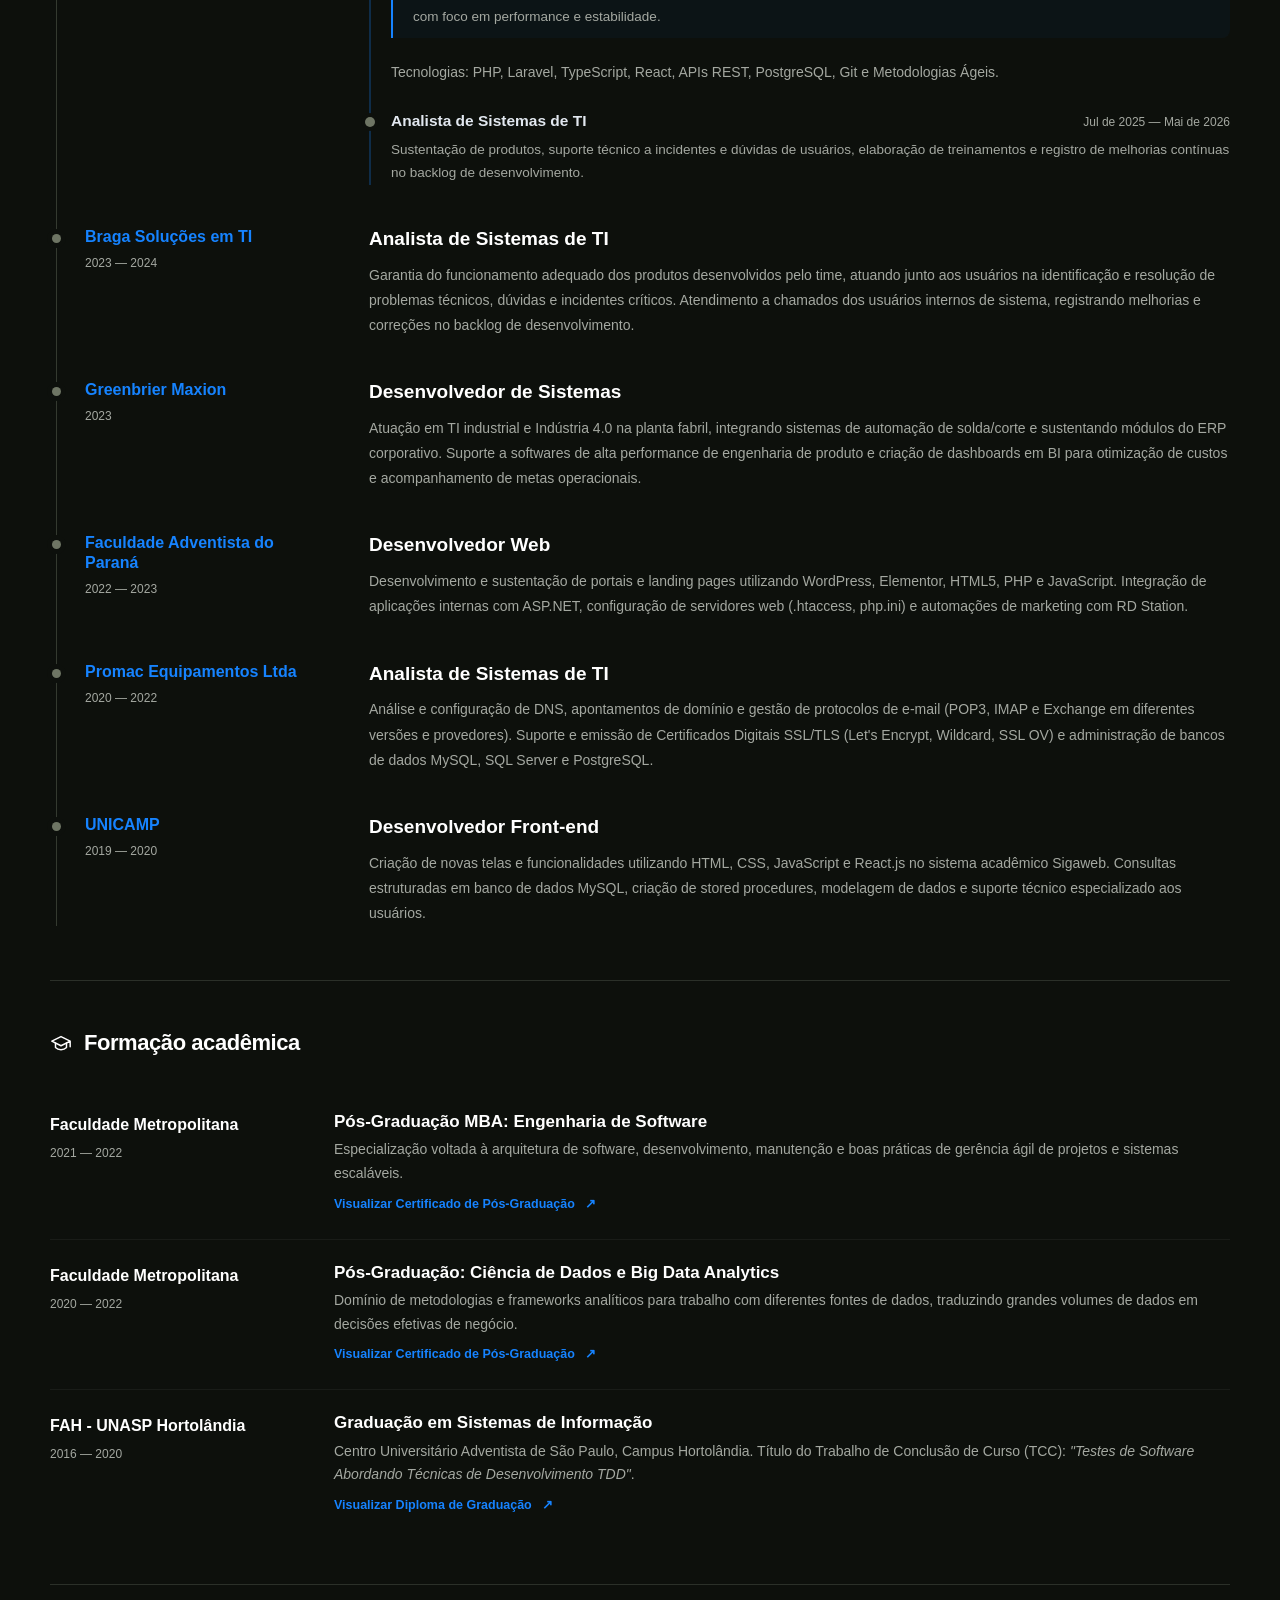
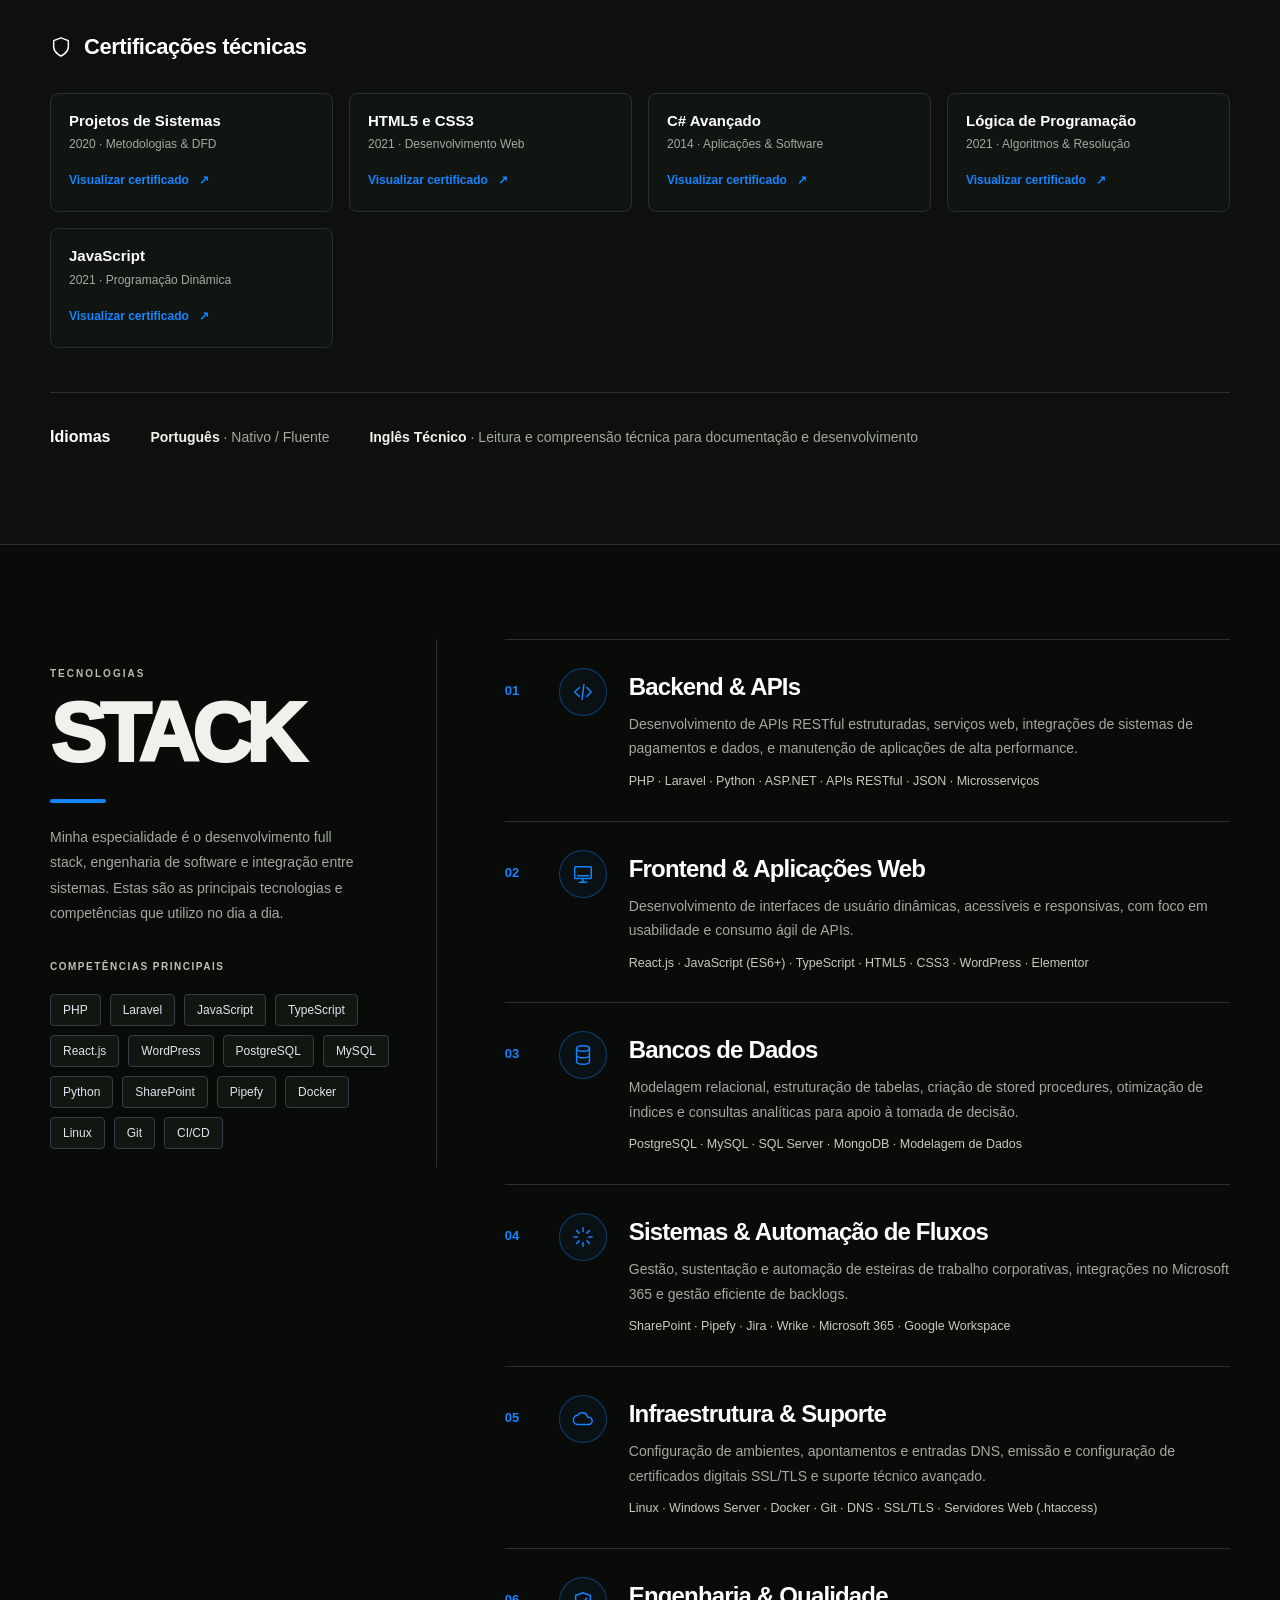
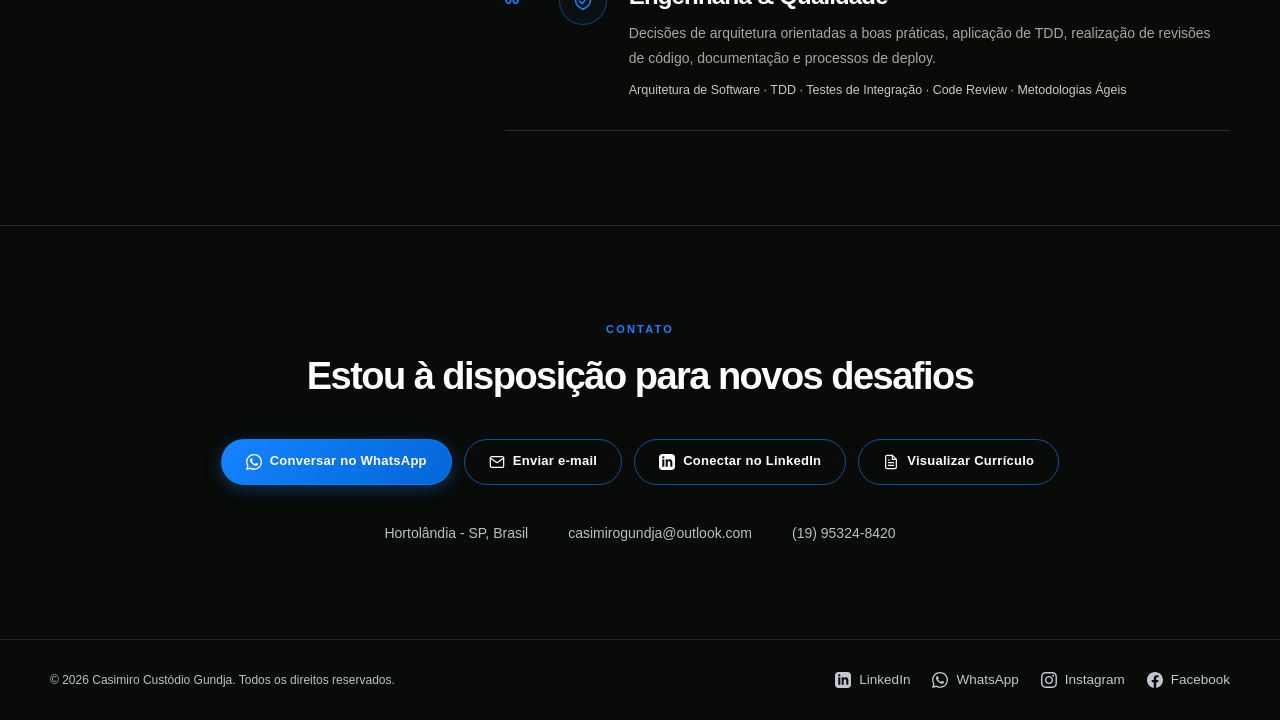
==== commit 0f1b73df: "Remover badge 'Atuação Atual' e blocos de 'Caso Real'" ====
--- a/index.html
+++ b/index.html
@@ -654,7 +654,6 @@
 									<div class="sub-role-header">
 										<h3>
 											Desenvolvedor Full Stack
-											<span class="role-badge">Atuação Atual</span>
 										</h3>
 										<span class="sub-role-date">Mai de 2026 — Atual</span>
 									</div>
@@ -957,11 +956,6 @@
 							<p class="stack-technologies">
 								PHP · Laravel · Python · ASP.NET · APIs RESTful · JSON · Microsserviços
 							</p>
-							<p class="stack-case">
-								<span class="stack-case-label">Caso Real</span>
-								Arquitetura de APIs corporativas no Grupo Assist com autenticação segura, processamento
-								assíncrono em fila e integração com sistemas legados.
-							</p>
 						</div>
 					</li>
 
@@ -984,11 +978,6 @@
 							<p class="stack-technologies">
 								React.js · JavaScript (ES6+) · TypeScript · HTML5 · CSS3 · WordPress · Elementor
 							</p>
-							<p class="stack-case">
-								<span class="stack-case-label">Caso Real</span>
-								Construção de SPAs, portais e soluções modulares nas plataformas KLASSE e RACHI com
-								React/Next.js, TypeScript e UX fluida.
-							</p>
 						</div>
 					</li>
 
@@ -1011,11 +1000,6 @@
 							<p class="stack-technologies">
 								PostgreSQL · MySQL · SQL Server · MongoDB · Modelagem de Dados
 							</p>
-							<p class="stack-case">
-								<span class="stack-case-label">Caso Real</span>
-								Modelagem transacional relacional para sistemas financeiros com integridade ACID e
-								consultas SQL otimizadas para relatórios analíticos em tempo hábil.
-							</p>
 						</div>
 					</li>
 
@@ -1038,11 +1022,6 @@
 							<p class="stack-technologies">
 								SharePoint · Pipefy · Jira · Wrike · Microsoft 365 · Google Workspace
 							</p>
-							<p class="stack-case">
-								<span class="stack-case-label">Caso Real</span>
-								Estruturação de fluxos operacionais automatizados com Pipefy e SharePoint no Grupo
-								Assist, eliminando gargalos manuais e ampliando a rastreabilidade interna.
-							</p>
 						</div>
 					</li>
 
@@ -1063,11 +1042,6 @@
 							</p>
 							<p class="stack-technologies">
 								Linux · Windows Server · Docker · Git · DNS · SSL/TLS · Servidores Web (.htaccess)
-							</p>
-							<p class="stack-case">
-								<span class="stack-case-label">Caso Real</span>
-								Configuração de ambientes Linux/Docker, esteiras Git CI/CD, apontamentos DNS com zero
-								downtime e gestão de certificados SSL em produção.
 							</p>
 						</div>
 					</li>
@@ -1090,11 +1064,6 @@
 							</p>
 							<p class="stack-technologies">
 								Arquitetura de Software · TDD · Testes de Integração · Code Review · Metodologias Ágeis
-							</p>
-							<p class="stack-case">
-								<span class="stack-case-label">Caso Real</span>
-								Aplicação contínua de Clean Code, code reviews rigorosos, cobertura de testes
-								automatizados e rituais ágeis (Scrum/Kanban) em times multidisciplinares.
 							</p>
 						</div>
 					</li>
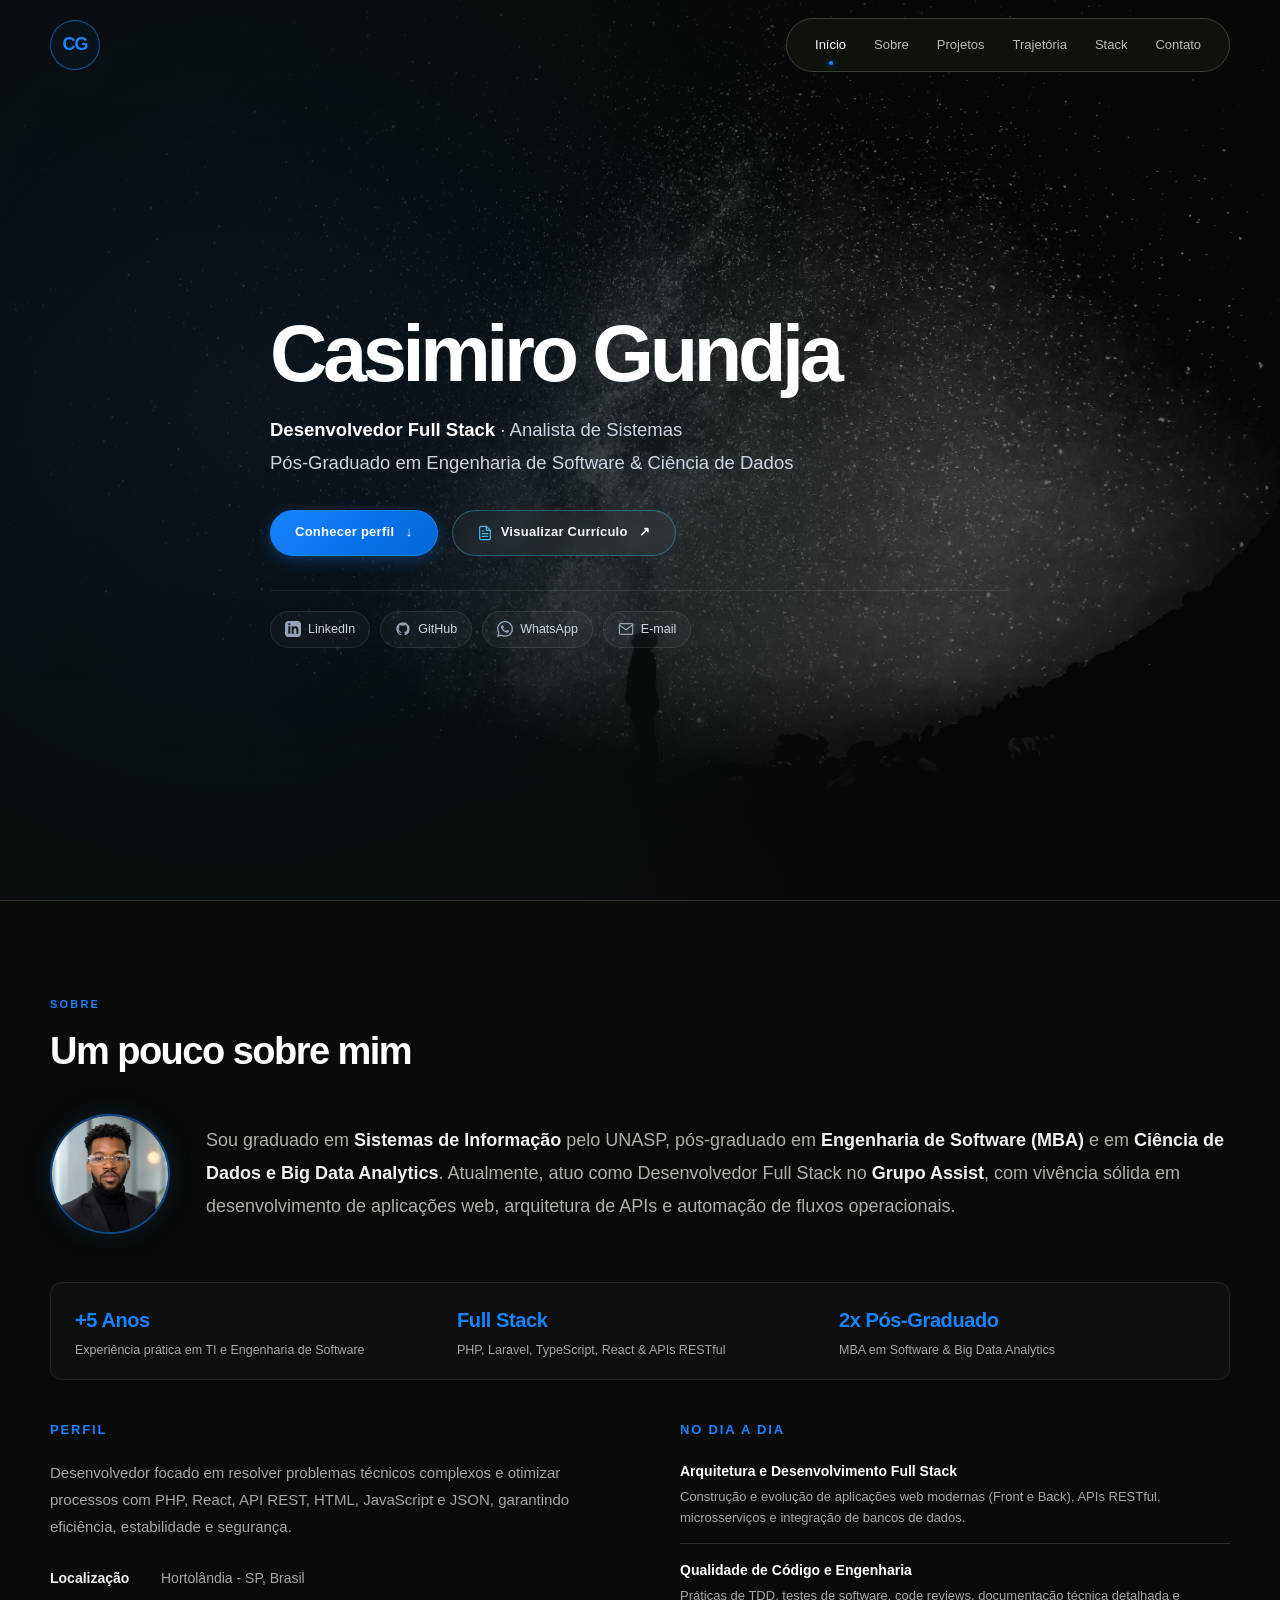
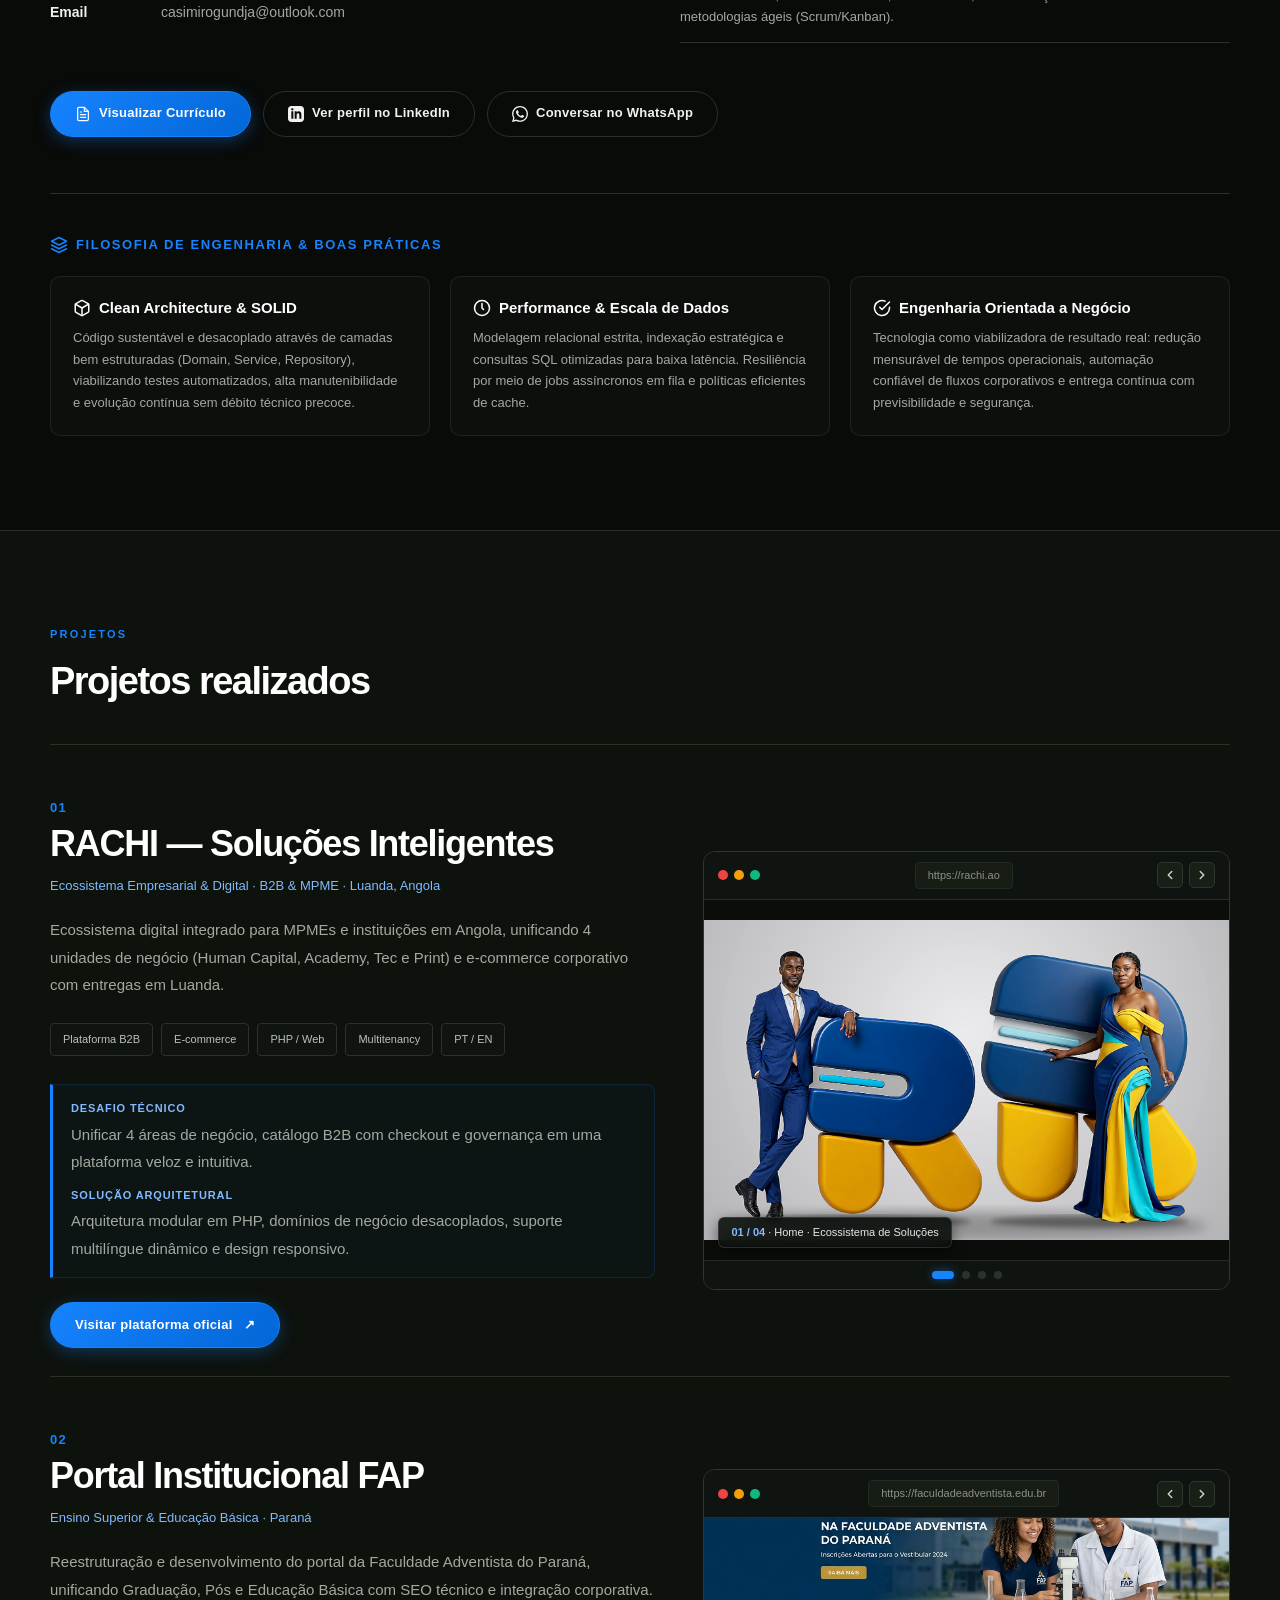
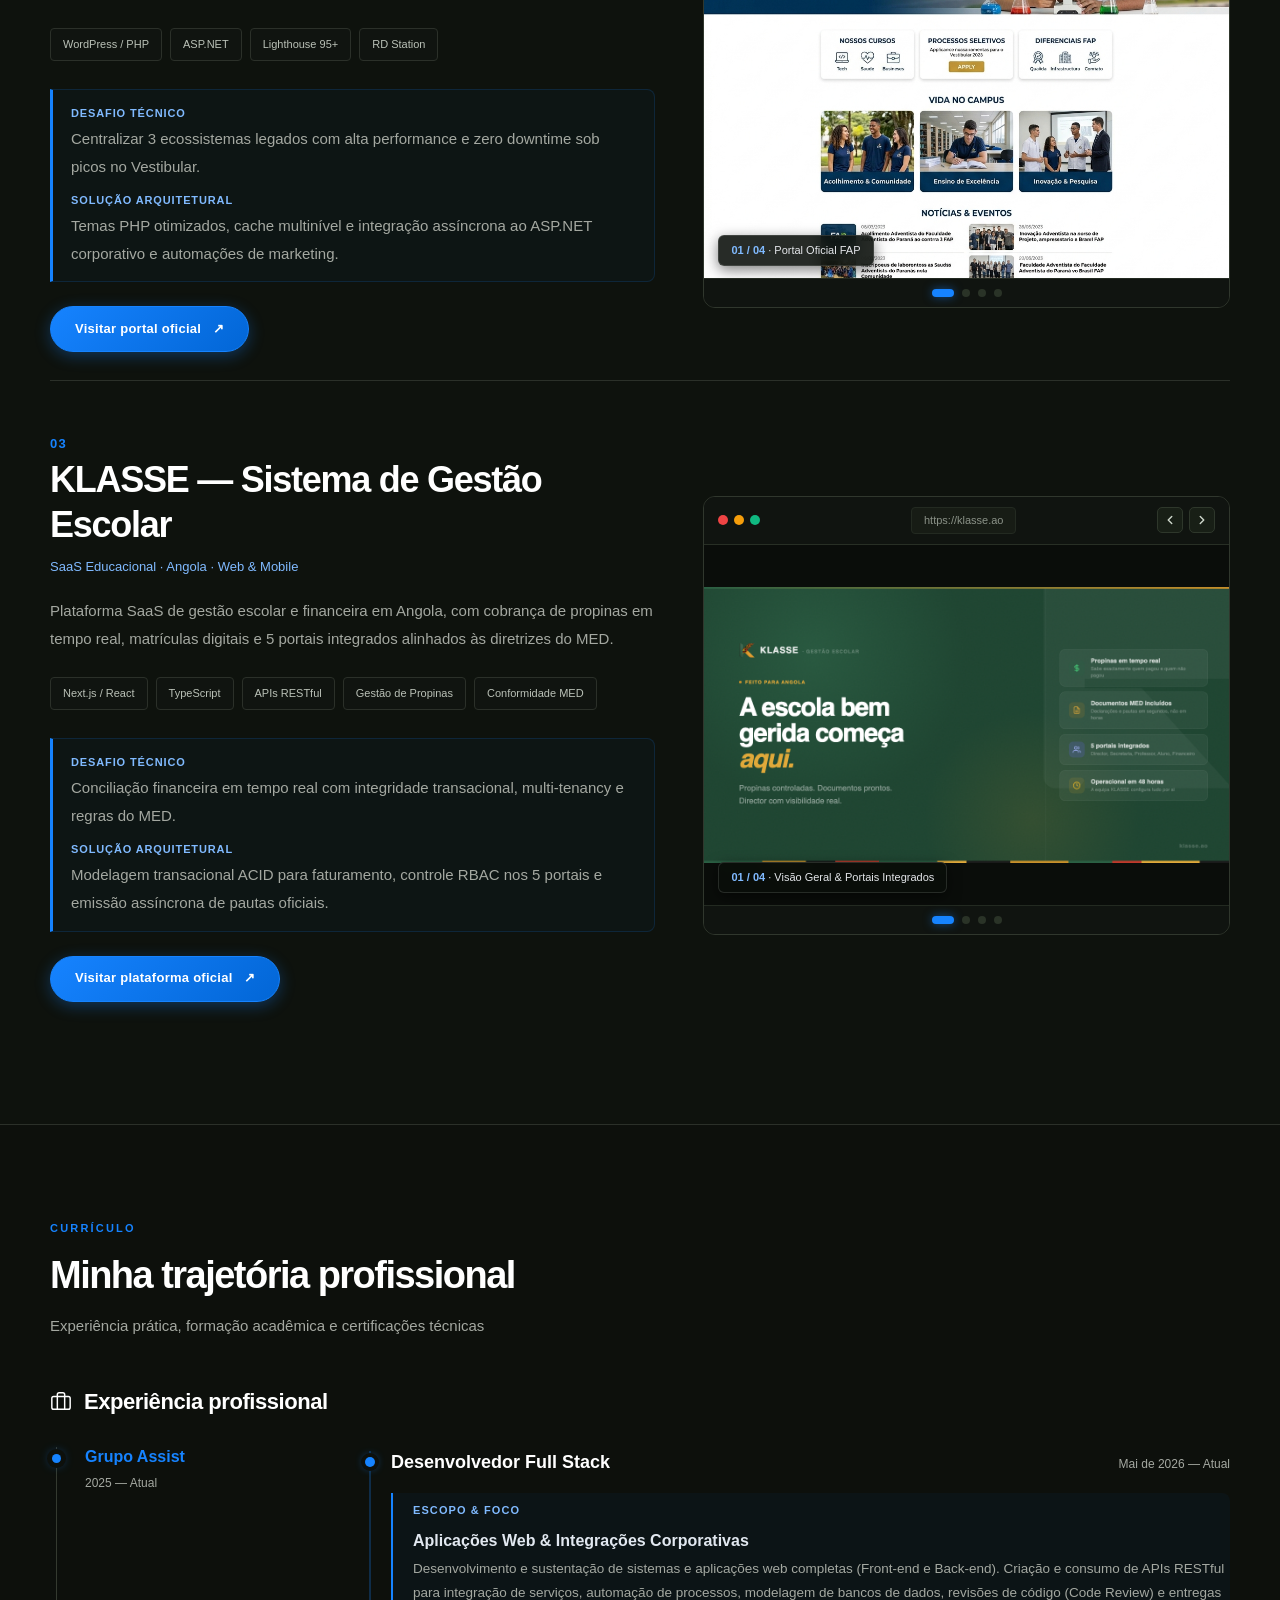
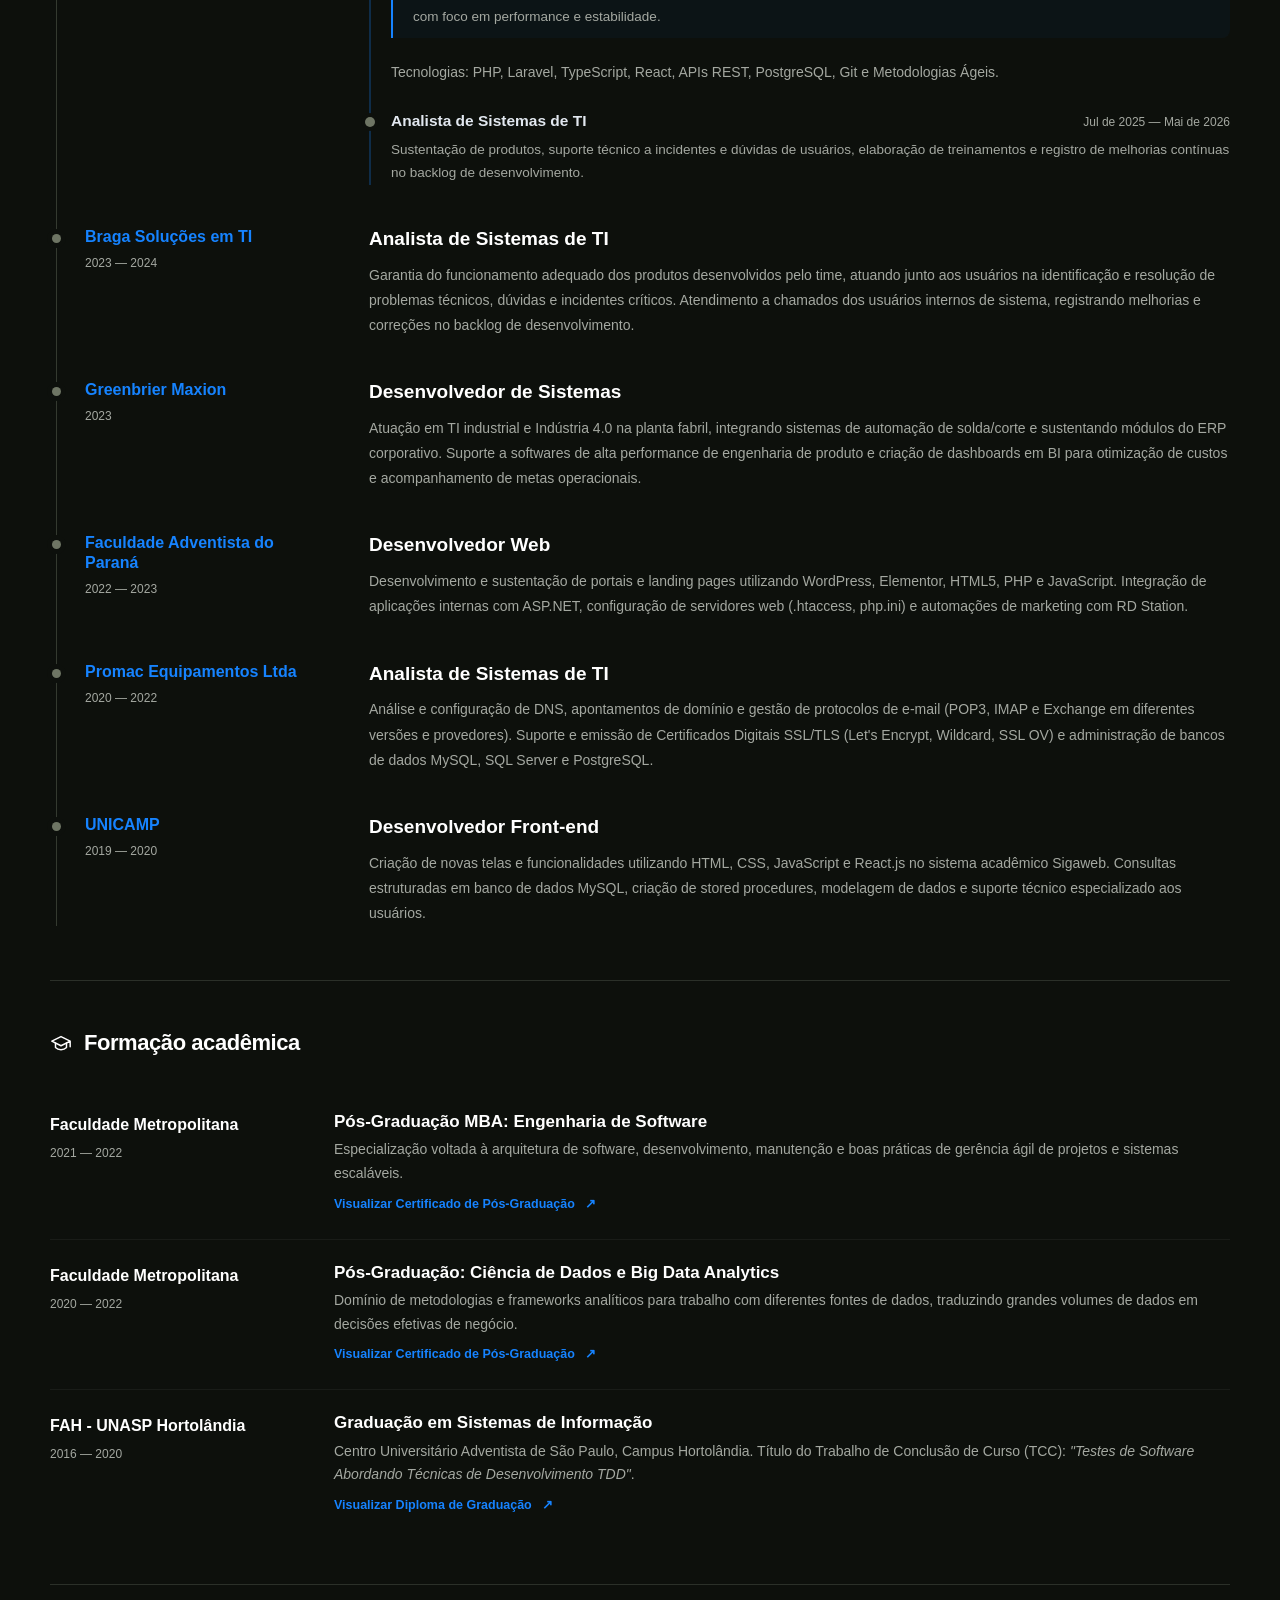
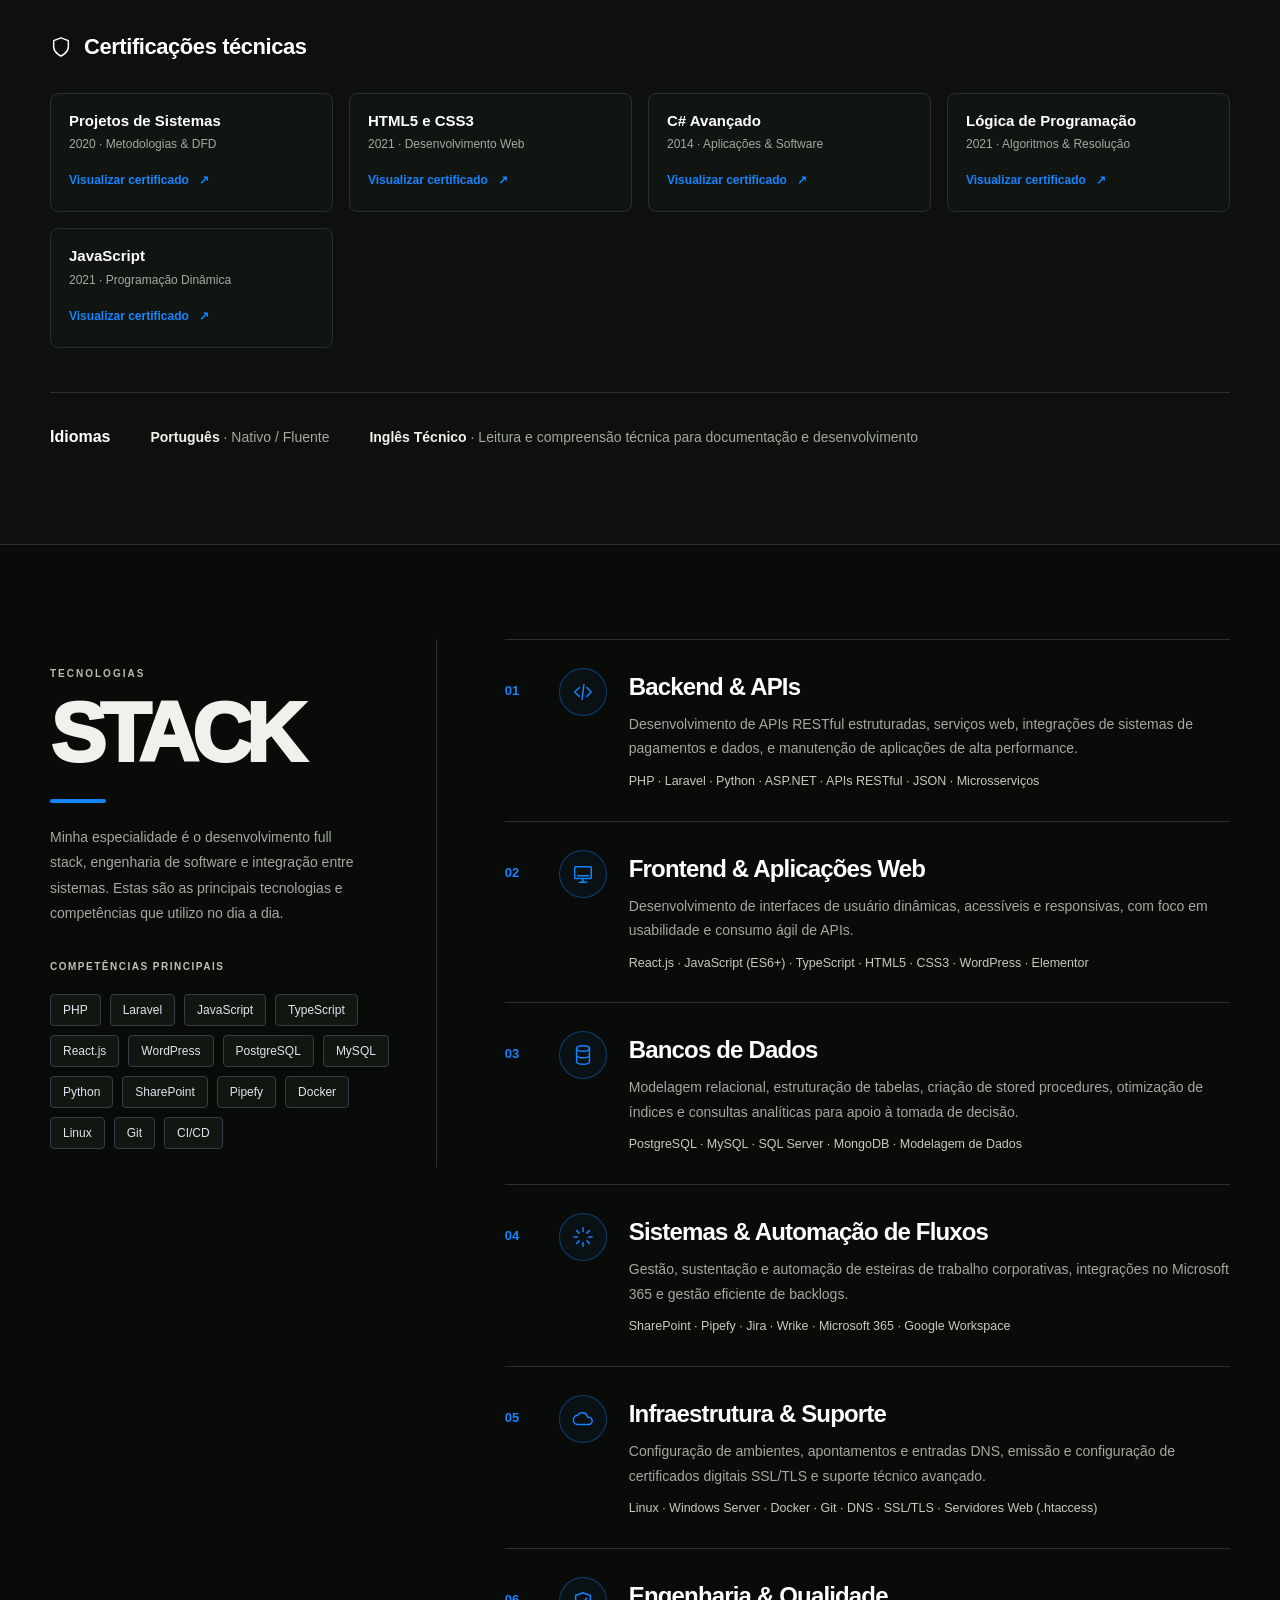
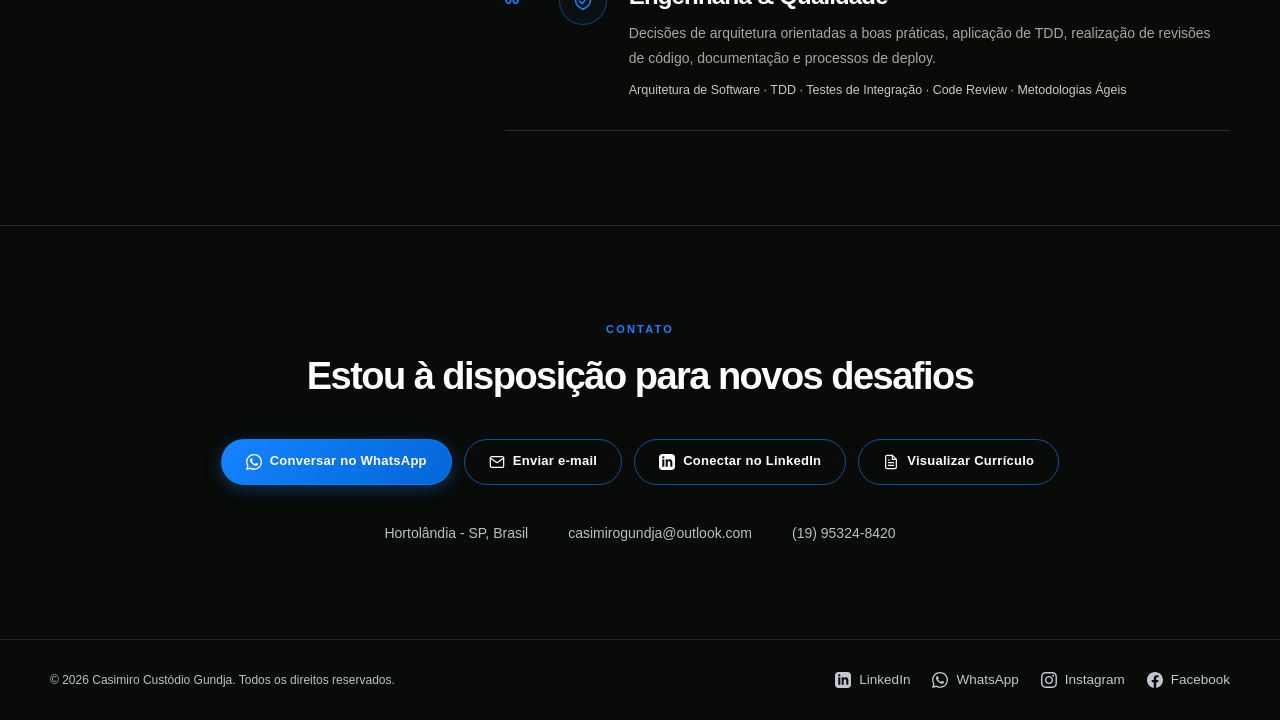
==== commit 74e4bca3: "Remover subtítulo 'Desenvolvimento de Software & Sistemas' e atualizar currículo" ====
--- a/index.html
+++ b/index.html
@@ -57,7 +57,6 @@
 		<section id="inicio" class="hero" aria-labelledby="hero-title">
 			<div class="hero-photo" style="--cover:url('intro-bg.jpg')" aria-hidden="true"></div>
 			<div class="wrap hero-inner">
-				<p class="eyebrow">Desenvolvimento de Software &amp; Sistemas</p>
 				<h1 id="hero-title">Casimiro Gundja</h1>
 				<p class="hero-role">
 					<strong>Desenvolvedor Full Stack</strong> · Analista de Sistemas<br>
